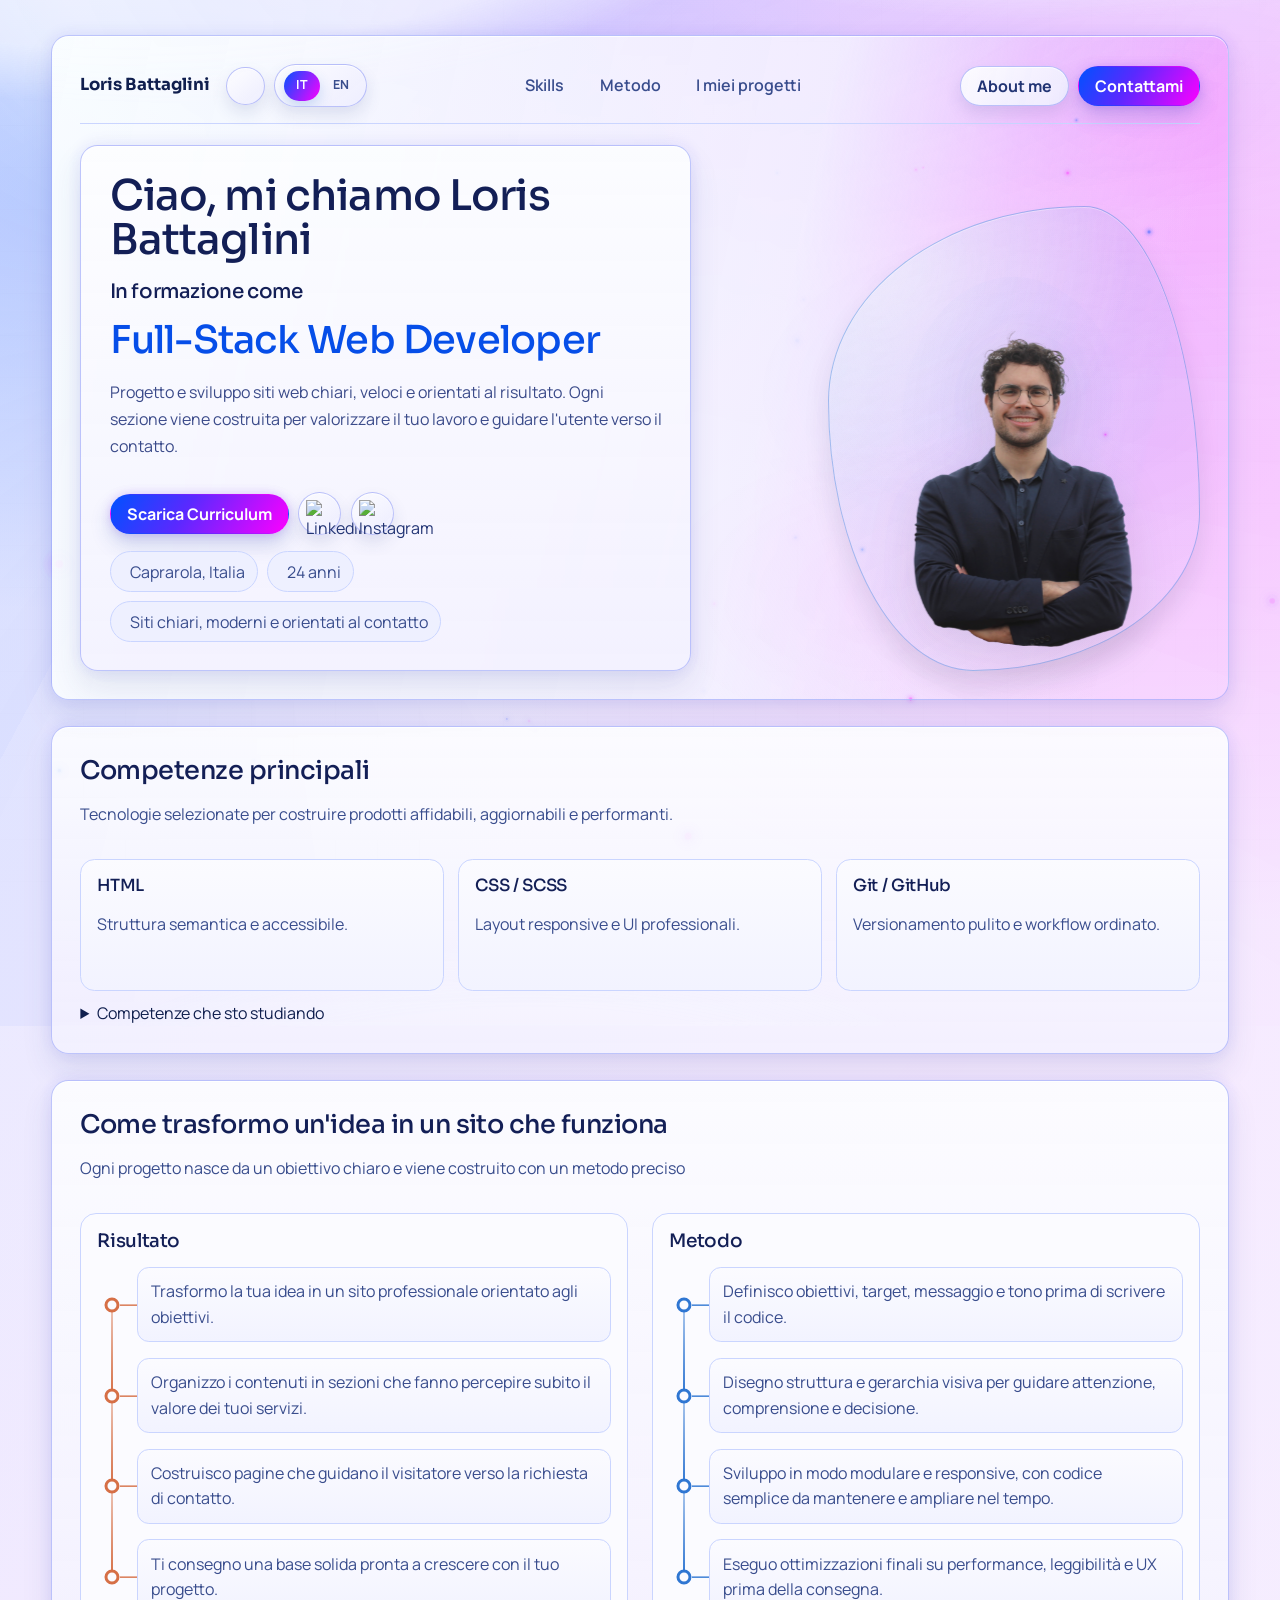
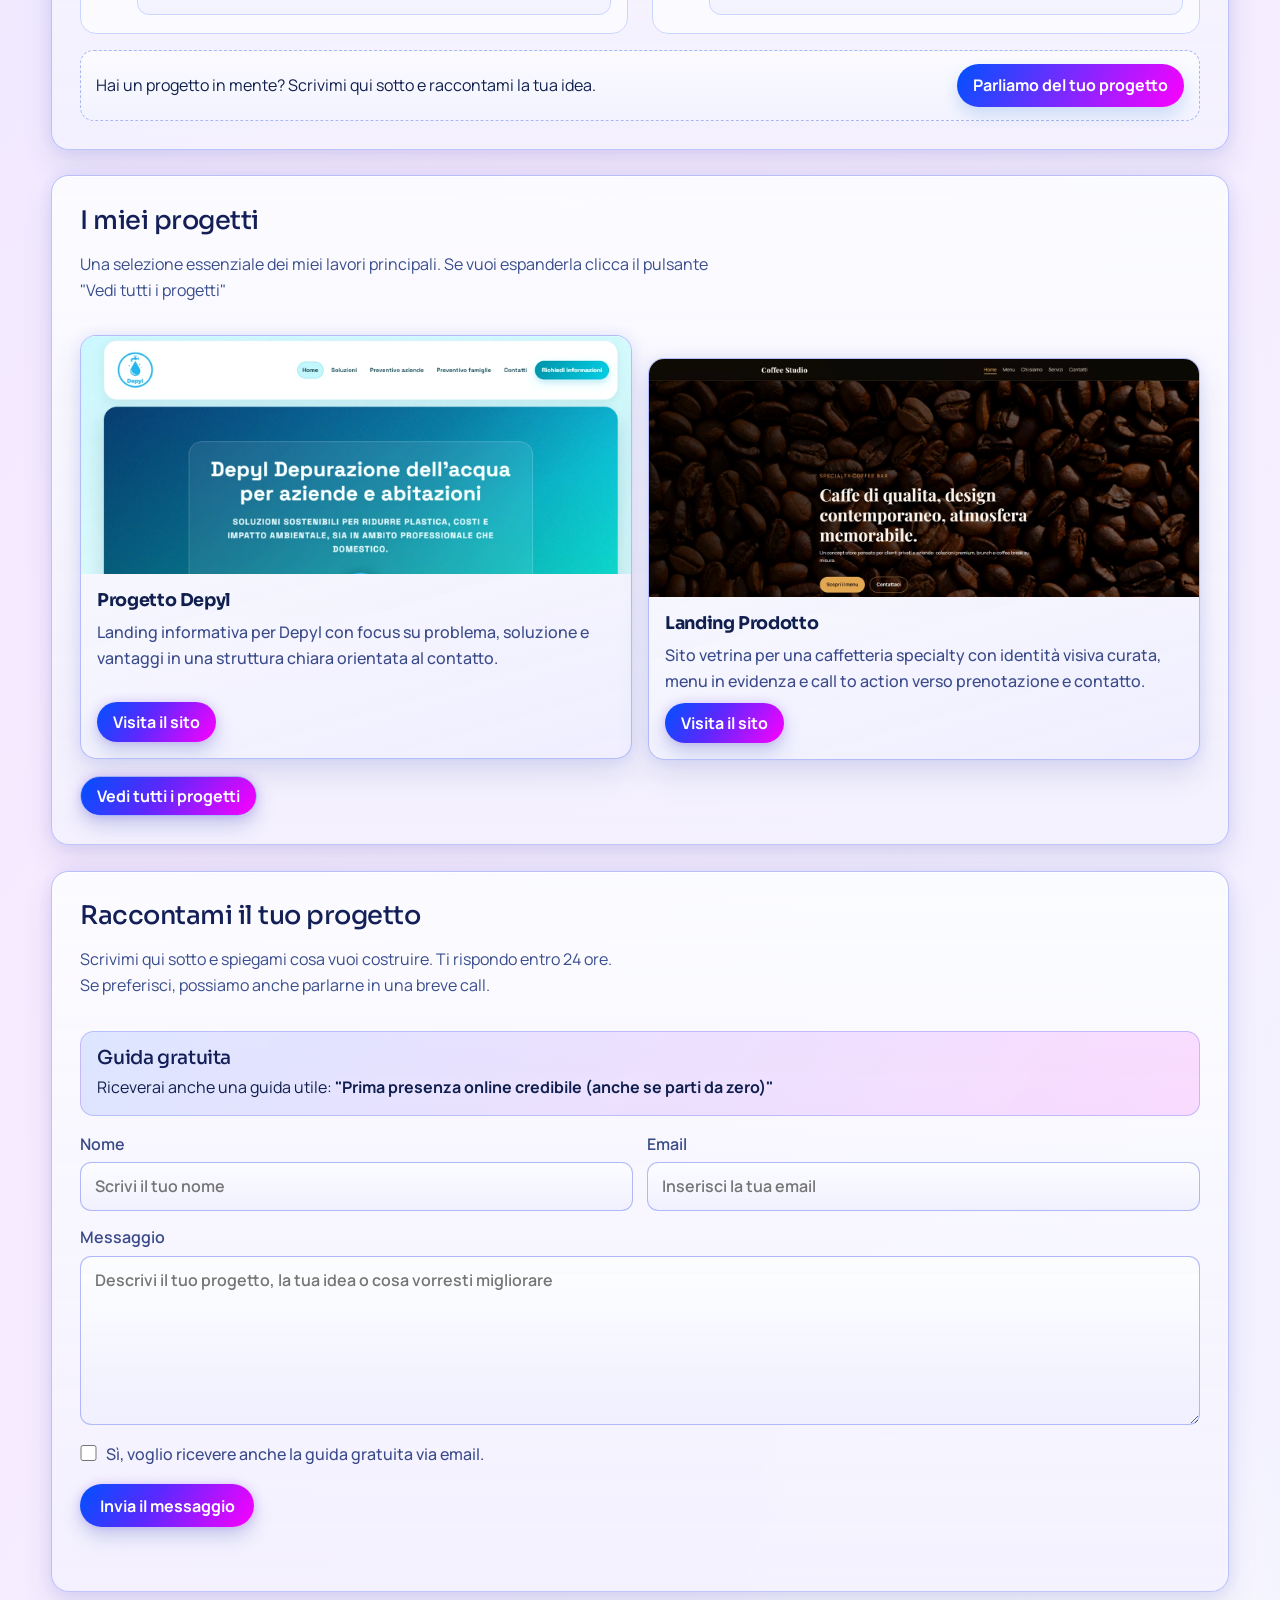
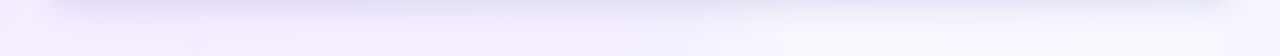
==== index.html @ 402ef54c "fix hamburg e ovale" ====
﻿<!DOCTYPE html>
<html lang="it">
<head>
  <meta charset="UTF-8">
  <meta name="viewport" content="width=device-width, initial-scale=1.0">
  <title>Loris Battaglini | Full-Stack Web Developer</title>
  <link rel="apple-touch-icon" sizes="180x180" href="assets/img/favicon/favicon_io/apple-touch-icon.png">
  <link rel="icon" type="image/png" sizes="32x32" href="assets/img/favicon/favicon_io/favicon-32x32.png">
  <link rel="icon" type="image/png" sizes="16x16" href="assets/img/favicon/favicon_io/favicon-16x16.png">
  <link rel="icon" href="assets/img/favicon/favicon_io/favicon.ico">
  <link rel="manifest" href="assets/img/favicon/favicon_io/site.webmanifest">
  <link rel="preconnect" href="https://fonts.googleapis.com">
  <link rel="preconnect" href="https://fonts.gstatic.com" crossorigin>
  <link href="https://fonts.googleapis.com/css2?family=Manrope:wght@400;500;600;700&family=Sora:wght@700&display=swap" rel="stylesheet">
  <style>
    html.theme-dark,
    html.theme-dark body {
      background: #070f1d;
      color: #f2f7ff;
    }
  </style>
  <script src="assets/js/theme-preload.js"></script>
  <link href="https://cdn.jsdelivr.net/npm/bootstrap@5.3.8/dist/css/bootstrap.min.css" rel="stylesheet" integrity="sha384-sRIl4kxILFvY47J16cr9ZwB07vP4J8+LH7qKQnuqkuIAvNWLzeN8tE5YBujZqJLB" crossorigin="anonymous">
  <link rel="stylesheet" href="assets/css/style.css">
  <link rel="stylesheet" href="https://cdnjs.cloudflare.com/ajax/libs/font-awesome/7.0.1/css/all.min.css">
</head>
<body class="has-radial-menu">
  <canvas id="universe-canvas" class="universe-canvas" aria-hidden="true"></canvas>
  <button
    type="button"
    class="radial-menu-toggle"
    id="radial-menu-toggle"
    aria-expanded="false"
    aria-controls="radial-menu-panel"
    aria-label="Apri menu orbitale"
    data-i18n-aria-label="radialMenuToggleAriaLabel"
  >
    <span aria-hidden="true"></span>
    <span aria-hidden="true"></span>
    <span aria-hidden="true"></span>
  </button>

  <div class="radial-menu-panel" id="radial-menu-panel" aria-hidden="true">
    <button type="button" class="radial-menu-overlay" data-radial-close aria-label="Chiudi menu" data-i18n-aria-label="radialMenuCloseAriaLabel"></button>
    <div class="radial-menu-shell" id="radial-menu-shell" role="dialog" aria-modal="true" tabindex="-1" aria-label="Navigazione orbitale" data-i18n-aria-label="radialMenuDialogAriaLabel">
      <div class="radial-menu-orbit" id="radial-menu-orbit">
        <a href="#top" class="radial-menu-item is-active" data-radial-item data-i18n="radialMenuHome">Home</a>
        <a href="assets/html/about.html" class="radial-menu-item" data-radial-item data-i18n="radialMenuAbout">About Me</a>
        <a href="#form" class="radial-menu-item" data-radial-item data-i18n="radialMenuContacts">Contatti</a>
      </div>
    </div>
  </div>

  <div class="site-shell">
    <header id="top">
      <div class="header-nav-row">
        <a href="#top" class="brand-mark" data-i18n="brandMark">Loris Battaglini</a>

        <div class="header-tools" aria-label="Strumenti header" data-i18n-aria-label="headerToolsAriaLabel">
          <button type="button" class="header-icon-btn" id="theme-toggle" aria-label="Attiva modalità scura" data-i18n-aria-label="themeToggleAriaLabel">
            <i class="fa-solid fa-moon" aria-hidden="true"></i>
          </button>
          <div class="language-switch" role="group" aria-label="Selettore lingua" data-i18n-aria-label="languageSwitchAriaLabel">
            <div>
            <button type="button" class="language-option is-active" data-language-option data-lang="it" aria-pressed="true">IT</button>
            <button type="button" class="language-option" data-language-option data-lang="en" aria-pressed="false">EN</button>
            </div>
          </div>
        </div>

        <nav class="header-nav" aria-label="Menu principale">
          <ul>
            <li><a href="#skills" data-i18n="navSkills">Skills</a></li>
            <li><a href="#metodo" data-i18n="navMethod">Metodo</a></li>
            <li><a href="#projects" data-i18n="navWork">I miei progetti</a></li>
          </ul>
        </nav>

        <div class="header-cta-row">
          <a href="assets/html/about.html" class="about-link-header" data-i18n="headerAboutLink">About me</a>
          <a href="#form" class="contattami-header" data-i18n="headerContactLink">Contattami</a>
        </div>
      </div>

      <div class="header-main-row">
        <section class="left-container-header">
          <div class="text-container-header">
            <h1 data-i18n="heroTitle">Ciao, mi chiamo Loris Battaglini</h1>
            <h4 data-i18n="heroSubtitle">In formazione come</h4>
            <h2 data-i18n="heroRole">Full-Stack Web Developer</h2>
            <p data-i18n="heroParagraph">
              Progetto e sviluppo siti web chiari, veloci e orientati al risultato.
              Ogni sezione viene costruita per valorizzare il tuo lavoro e guidare
              l'utente verso il contatto.
            </p>
          </div>

          <ul class="link-container-header">
            <li>
              <a href="assets/html/curriculum.html" class="btn-cv" data-i18n="downloadCvButton" target="_blank" rel="noopener noreferrer">Scarica Curriculum</a>
            </li>
            <li class="btn-linkedin">
              <a href="http://www.linkedin.com/in/loris-battaglini-web" target="_blank" rel="noopener noreferrer" aria-label="Apri profilo LinkedIn" data-i18n-aria-label="openLinkedinAriaLabel">
                <img src="assets/img/linkedin/LI-In-Bug.png" alt="LinkedIn">
              </a>
            </li>
            <li class="btn-instagram">
              <a href="https://www.instagram.com/loris_battaglini/" target="_blank" rel="noopener noreferrer" aria-label="Apri profilo Instagram" data-i18n-aria-label="openInstagramAriaLabel">
                <img src="assets/img/logo-instagram/01 Gradient Glyph/Instagram_Glyph_Gradient.png" alt="Instagram">
              </a>
            </li>
          </ul>

          <ul class="info-container-header">
            <li><i class="fa-solid fa-location-dot"></i><span data-i18n="heroInfoLocation">Caprarola, Italia</span></li>
            <li><i class="fa-regular fa-address-card"></i><span data-i18n="heroInfoAge">24 anni</span></li>
            <li><i class="fa-solid fa-bolt"></i><span data-i18n="heroInfoTagline">Siti chiari, moderni e orientati al contatto</span></li>
          </ul>
        </section>

        <div class="right-container-header">
          <div class="img-container-header">
            <picture class="home-hero-cutout-media">
              <img
                class="foto-loris"
                src="assets/img/foto-loris-scelte/home-migliorata-definitiva.png"
                alt="Foto profilo di Loris Battaglini"
                width="3456"
                height="2304"
                decoding="async">
            </picture>
          </div>
        </div>
      </div>
    </header>

    <section class="skill-container" id="skills">
      <div class="section-heading">
        <h3 data-i18n="skillsHeading">Competenze principali</h3>
        <p data-i18n="skillsIntro">Tecnologie selezionate per costruire prodotti affidabili, aggiornabili e performanti.</p>
      </div>

      <div class="skill-grid">
        <article class="skill-inside-container">
          <h4>HTML</h4>
          <p data-i18n="skillHtmlText">Struttura semantica e accessibile.</p>
        </article>
        <article class="skill-inside-container">
          <h4>CSS / SCSS</h4>
          <p data-i18n="skillCssText">Layout responsive e UI professionali.</p>
        </article>
        <article class="skill-inside-container">
          <h4>Git / GitHub</h4>
          <p data-i18n="skillGitText">Versionamento pulito e workflow ordinato.</p>
        </article> 
      </div>

      <details class="learning-dropdown" id="learning-skills">
        <summary data-i18n="learningSummary">Competenze che sto studiando</summary>
        <p class="learning-intro" data-i18n="learningIntro">Le sto approfondendo con progetti pratici, quindi le tengo separate dalle competenze principali.</p>

        <div class="learning-skill-grid">
          <article class="skill-inside-container learning-item">
            <h4>JavaScript</h4>
            <p data-i18n="learningJavascriptText">Logica e interattività lato client.</p>
          </article>
          <article class="skill-inside-container learning-item">
            <h4>TypeScript</h4>
            <p data-i18n="learningTypescriptText">Tipizzazione per codice più robusto.</p>
          </article>
          <article class="skill-inside-container learning-item">
            <h4>React</h4>
            <p data-i18n="learningReactText">Componenti riusabili per interfacce moderne.</p>
          </article>
          <article class="skill-inside-container learning-item">
            <h4>Node.js</h4>
            <p data-i18n="learningNodeText">Basi backend e gestione API.</p>
          </article>
          <article class="skill-inside-container learning-item">
            <h4>Agenti AI</h4>
            <p data-i18n="learningAiText">Workflow assistiti per produttività e automazione.</p>
          </article>
        </div>
      </details>
    </section>

    <section class="metodo-section" id="metodo">
      <div class="section-heading">
        <h3 data-i18n="methodHeading">Come trasformo un'idea in un sito che funziona</h3>
        <p data-i18n="methodIntro">Ogni progetto nasce da un obiettivo chiaro e viene costruito con un metodo preciso</p>
      </div>

      <div class="metodo-grid">
        <article class="metodo-track metodo-track-value">
          <h3 data-i18n="methodResultTitle">Risultato</h3>
          <ul class="metodo-timeline">
            <li class="metodo-item">
              <p data-i18n="methodResultItem1">Trasformo la tua idea in un sito professionale orientato agli obiettivi.</p>
              <span class="metodo-point" aria-hidden="true"></span>
            </li>
            <li class="metodo-item">
              <p data-i18n="methodResultItem2">Organizzo i contenuti in sezioni che fanno percepire subito il valore dei tuoi servizi.</p>
              <span class="metodo-point" aria-hidden="true"></span>
            </li>
            <li class="metodo-item">
              <p data-i18n="methodResultItem3">Costruisco pagine che guidano il visitatore verso la richiesta di contatto.</p>
              <span class="metodo-point" aria-hidden="true"></span>
            </li>
            <li class="metodo-item">
              <p data-i18n="methodResultItem4">Ti consegno una base solida pronta a crescere con il tuo progetto.</p>
              <span class="metodo-point" aria-hidden="true"></span>
            </li>
          </ul>
        </article>

        <article class="metodo-track metodo-track-process">
          <h3 data-i18n="methodProcessTitle">Metodo</h3>
          <ul class="metodo-timeline">
            <li class="metodo-item">
              <p data-i18n="methodProcessItem1">Definisco obiettivi, target, messaggio e tono prima di scrivere il codice.</p>
              <span class="metodo-point" aria-hidden="true"></span>
            </li>
            <li class="metodo-item">
              <p data-i18n="methodProcessItem2">Disegno struttura e gerarchia visiva per guidare attenzione, comprensione e decisione.</p>
              <span class="metodo-point" aria-hidden="true"></span>
            </li>
            <li class="metodo-item">
              <p data-i18n="methodProcessItem3">Sviluppo in modo modulare e responsive, con codice semplice da mantenere e ampliare nel tempo.</p>
              <span class="metodo-point" aria-hidden="true"></span>
            </li>
            <li class="metodo-item">
              <p data-i18n="methodProcessItem4">Eseguo ottimizzazioni finali su performance, leggibilità e UX prima della consegna.</p>
              <span class="metodo-point" aria-hidden="true"></span>
            </li>
          </ul>
        </article>
      </div>

      <div class="metodo-cta">
        <p data-i18n="methodCtaText">Hai un progetto in mente? Scrivimi qui sotto e raccontami la tua idea.
        </p>
        <a href="#form" class="metodo-cta-link" data-i18n="methodCtaButton">Parliamo del tuo progetto</a>
      </div>
    </section>

    <section class="progetti-card" id="projects">
      <div class="section-heading">
        <h3 data-i18n="projectsHeading">I miei progetti</h3>
        <p data-i18n="projectsIntro">Una selezione essenziale dei miei lavori principali. Se vuoi espanderla clicca il pulsante "Vedi tutti i progetti"</p>
      </div>

      <div class="projects-grid projects-grid-static">
        <article class="card project-card card-left" data-project-state="live">
          <img src="assets/img/siti/depyl-card.jpg" class="card-img-top" alt="Anteprima progetto Depyl" data-i18n-alt="projectDepylAlt">
          <div class="card-body">
            <h5 class="card-title" data-i18n="projectDepylTitle">Progetto Depyl</h5>
            <p class="card-text" data-i18n="projectDepylText">Landing informativa per Depyl con focus su problema, soluzione e vantaggi in una struttura chiara orientata al contatto.</p>
            <a href="https://lorispc11052001-stack.github.io/depyl-per-portfolio/" class="btn btn-primary" target="_blank" rel="noopener noreferrer" data-i18n="projectVisitButton">Visita il sito</a>
          </div>
        </article>

        <article class="card project-card card-right" data-project-state="live">
          <img src="assets/img/siti/coffe-studio-card.jpg" class="card-img-top" alt="Anteprima progetto Coffee Studio" data-i18n-alt="projectCoffeeAlt">
          <div class="card-body">
            <h5 class="card-title" data-i18n="projectCoffeeTitle">Landing Prodotto</h5>
            <p class="card-text" data-i18n="projectCoffeeText">Sito vetrina per una caffetteria specialty con identità visiva curata, menu in evidenza e call to action verso prenotazione e contatto.</p>
            <a href="https://lorispc11052001-stack.github.io/Coffe-Studio/" class="btn btn-primary" target="_blank" rel="noopener noreferrer" data-i18n="projectVisitButton">Visita il sito</a>
          </div>
        </article>
      </div>

      <div class="projects-expand-row">
        <button type="button" class="projects-more-link" id="toggle-projects-expanded" aria-expanded="false" aria-controls="projects-expanded-content">
          <span data-i18n="projectsShowAllButton">Vedi tutti i progetti</span>
        </button>
      </div>

      <div class="projects-expanded-content" id="projects-expanded-content" hidden>
        <article class="projects-slider-block">
          <h4 class="progetti-completati-lavorazione" data-i18n="completedProjectsHeading">Progetti completati</h4>
          <div class="projects-slider-controls" role="group" aria-label="Controlli progetti completati" data-i18n-aria-label="completedControlsAriaLabel">
            <button type="button" class="projects-nav-btn" data-action="prev" aria-label="Scorri a sinistra" data-i18n-aria-label="sliderPrevAriaLabel">&larr;</button>
            <button type="button" class="projects-nav-btn projects-nav-toggle" data-action="toggle" aria-pressed="false" data-i18n="sliderPauseButton">Blocca Scorrimento</button>
            <button type="button" class="projects-nav-btn" data-action="next" aria-label="Scorri a destra" data-i18n-aria-label="sliderNextAriaLabel">&rarr;</button>
          </div>
          <div class="projects-slider" aria-label="Carosello progetti completati" data-i18n-aria-label="completedCarouselAriaLabel">
            <div class="projects-track">
              <div class="projects-lane">
                <article class="card project-card" data-project-state="live">
                  <img src="assets/img/siti/depyl-card.jpg" class="card-img-top" alt="Anteprima progetto Depyl" data-i18n-alt="projectDepylAlt">
                  <div class="card-body">
                    <h5 class="card-title" data-i18n="projectDepylTitle">Progetto Depyl</h5>
                    <p class="card-text" data-i18n="projectDepylText">Landing informativa per Depyl con focus su problema, soluzione e vantaggi in una struttura chiara orientata al contatto.</p>
                    <a href="https://lorispc11052001-stack.github.io/depyl-per-portfolio/" class="btn btn-primary" target="_blank" rel="noopener noreferrer" data-i18n="projectVisitButton">Visita il sito</a>
                  </div>
                </article>

                <article class="card project-card" data-project-state="live">
                  <img src="assets/img/siti/coffe-studio-card.jpg" class="card-img-top" alt="Anteprima progetto Coffee Studio" data-i18n-alt="projectCoffeeAlt">
                  <div class="card-body">
                    <h5 class="card-title" data-i18n="projectCoffeeTitle">Landing Prodotto</h5>
                    <p class="card-text" data-i18n="projectCoffeeText">Sito vetrina per una caffetteria specialty con identità visiva curata, menu in evidenza e call to action verso prenotazione e contatto.</p>
                    <a href="https://lorispc11052001-stack.github.io/Coffe-Studio/" class="btn btn-primary" target="_blank" rel="noopener noreferrer" data-i18n="projectVisitButton">Visita il sito</a>
                  </div>
                </article>
              </div>
            </div>
          </div>
        </article>

        <article class="projects-slider-block projects-slider-block-working">
          <h4 class="progetti-completati-lavorazione" data-i18n="workingProjectsHeading">Progetti in lavorazione</h4>
          <div class="projects-slider-controls" role="group" aria-label="Controlli progetti in lavorazione" data-i18n-aria-label="workingControlsAriaLabel">
            <button type="button" class="projects-nav-btn" data-action="prev" aria-label="Scorri a sinistra" data-i18n-aria-label="sliderPrevAriaLabel">&larr;</button>
            <button type="button" class="projects-nav-btn projects-nav-toggle" data-action="toggle" aria-pressed="false" data-i18n="sliderPauseButton">Blocca Scorrimento</button>
            <button type="button" class="projects-nav-btn" data-action="next" aria-label="Scorri a destra" data-i18n-aria-label="sliderNextAriaLabel">&rarr;</button>
          </div>
          <div class="projects-slider projects-slider-soon" aria-label="Carosello progetti in lavorazione" data-i18n-aria-label="workingCarouselAriaLabel">
            <div class="projects-track">
              <div class="projects-lane">
                <article class="card project-card" data-project-state="soon">
                  <img src="https://images.unsplash.com/photo-1519389950473-47ba0277781c?w=900&auto=format&fit=crop&q=80" class="card-img-top" alt="Anteprima progetto E-commerce Artigiano" data-i18n-alt="projectCraftEcommerceAlt">
                  <div class="card-body">
                    <span class="project-status" data-i18n="comingSoonBadge">Coming soon</span>
                    <h5 class="card-title" data-i18n="projectCraftEcommerceTitle">E-commerce Artigiano</h5>
                    <p class="card-text" data-i18n="projectCraftEcommerceText">Store essenziale pensato per prodotti locali e checkout semplificato.</p>
                    <button type="button" class="btn btn-primary disabled-project-link" disabled data-i18n="inProgressButton">In lavorazione</button>
                  </div>
                </article>

                <article class="card project-card" data-project-state="soon">
                  <img src="https://images.unsplash.com/photo-1523205771623-e0faa4d2813d?w=900&auto=format&fit=crop&q=80" class="card-img-top" alt="Anteprima progetto Portfolio Foto" data-i18n-alt="projectPhotoPortfolioAlt">
                  <div class="card-body">
                    <span class="project-status" data-i18n="comingSoonBadge">Coming soon</span>
                    <h5 class="card-title" data-i18n="projectPhotoPortfolioTitle">Portfolio Foto</h5>
                    <p class="card-text" data-i18n="projectPhotoPortfolioText">Esperienza immersiva per fotografi con galleria ad alto impatto visivo.</p>
                    <button type="button" class="btn btn-primary disabled-project-link" disabled data-i18n="inProgressButton">In lavorazione</button>
                  </div>
                </article>

                <article class="card project-card" data-project-state="live">
                  <img src="https://images.unsplash.com/photo-1509395176047-4a66953fd231?w=900&auto=format&fit=crop&q=80" class="card-img-top" alt="Anteprima progetto Dashboard SEO" data-i18n-alt="projectSeoDashboardAlt">
                  <div class="card-body">
                    <span class="project-status" data-i18n="comingSoonBadge">Coming soon</span>
                    <h5 class="card-title" data-i18n="projectSeoDashboardTitle">Dashboard SEO</h5>
                    <p class="card-text" data-i18n="projectSeoDashboardText">Report automatici e panoramica metriche per monitorare performance mensili.</p>
                    <button type="button" class="btn btn-primary disabled-project-link" disabled data-i18n="inProgressButton">In lavorazione</button>
                  </div>
                </article>

                <article class="card project-card" data-project-state="live">
                  <img src="https://images.unsplash.com/photo-1517248135467-4c7edcad34c4?w=900&auto=format&fit=crop&q=80" class="card-img-top" alt="Anteprima progetto Landing Restaurant" data-i18n-alt="projectRestaurantAlt">
                  <div class="card-body">
                    <span class="project-status" data-i18n="comingSoonBadge">Coming soon</span>
                    <h5 class="card-title" data-i18n="projectRestaurantTitle">Landing Restaurant</h5>
                    <p class="card-text" data-i18n="projectRestaurantText">Sito vetrina ad alto impatto per prenotazioni rapide e menu in evidenza.</p>
                    <button type="button" class="btn btn-primary disabled-project-link" disabled data-i18n="inProgressButton">In lavorazione</button>
                  </div>
                </article>

              </div>
            </div>
          </div>
        </article>
      </div>
    </section>

    <footer>
      <div class="section-heading">
        <h3 data-i18n="contactHeading">Raccontami il tuo progetto</h3>
        <p data-i18n="contactIntro">Scrivimi qui sotto e spiegami cosa vuoi costruire. Ti rispondo entro 24 ore. <br>Se preferisci, possiamo anche parlarne in una breve call.</p>
      </div>

      <div class="footer-lead-magnet" aria-label="Regalo di benvenuto">
        <h4 data-i18n="leadMagnetHeading">Guida gratuita</h4>
        <p data-i18n="leadMagnetText">
          Riceverai anche una guida utile:
          <strong>"Prima presenza online credibile (anche se parti da zero)"</strong>
        </p>
      </div>

      <form action="#" method="post" id="form" data-emailjs-public-key="T2bpxcVtjxQ6zZcn9" data-emailjs-service-id="service_ic7rh6l" data-emailjs-template-id="template_lov96ss" data-emailjs-autoreply-template-id="template_deuf5cu" data-emailjs-autoreply-template-id-en="" data-checklist-url="https://lorispc11052001-stack.github.io/portfolio-personale/assets/html/guida-presenza-online.html" data-checklist-url-en="https://lorispc11052001-stack.github.io/portfolio-personale/assets/html/guida-presenza-online-en.html" data-success-url="assets/html/form-success.html">
        <label for="text">
          <span data-i18n="formNameLabel">Nome</span>
          <input type="text" placeholder="Scrivi il tuo nome" id="text" name="nome-utente" autocomplete="name" minlength="2" required data-i18n-placeholder="formNamePlaceholder">
        </label>

        <label for="email">
          <span data-i18n="formEmailLabel">Email</span>
          <input type="email" id="email" placeholder="Inserisci la tua email" name="email-utente" autocomplete="email" required data-i18n-placeholder="formEmailPlaceholder">
        </label>

        <label for="message">
          <span data-i18n="formMessageLabel">Messaggio</span>
          <textarea name="messaggio" id="message" rows="6" placeholder="Descrivi il tuo progetto, la tua idea o cosa vorresti migliorare" minlength="15" required data-i18n-placeholder="formMessagePlaceholder"></textarea>
        </label>

        <label for="lead-magnet" class="lead-magnet-consent">
          <input type="checkbox" id="lead-magnet" name="lead-magnet" value="mini-guida">
          <span data-i18n="formChecklistConsent">Sì, voglio ricevere anche la guida gratuita via email.</span>
        </label>

        <label for="website" class="form-honeypot" aria-hidden="true">
          <span data-i18n="formHoneypotLabel">Non compilare questo campo</span>
          <input type="text" id="website" name="website" tabindex="-1" autocomplete="off">
        </label>

        <button type="submit" class="btn-footer" id="form-submit-button" data-i18n="formSubmitButton">Invia il messaggio</button>
        <p class="form-status" id="form-status" role="status" aria-live="polite"></p>
      </form>
    </footer>
  </div>
  <script src="https://cdn.jsdelivr.net/npm/@emailjs/browser@4/dist/email.min.js"></script>
  <script>
    (function () {
      const STORAGE_KEYS = {
        theme: 'lb-theme',
        language: 'lb-language'
      };
      const SUPPORTED_LANGUAGES = ['it', 'en'];
      const DEFAULT_LANGUAGE = 'it';
      const PHONE_MEDIA_QUERY = '(max-width: 640px)';
      const PAGE_TITLES = {
        it: 'Loris Battaglini | Full-Stack Web Developer',
        en: 'Loris Battaglini | Full-Stack Web Developer'
      };
      const DYNAMIC_STRINGS = {
        it: {
          themeToggleAriaLabelLight: 'Attiva modalità scura',
          themeToggleAriaLabelDark: 'Torna alla modalità chiara',
          projectsShowAllButton: 'Vedi tutti i progetti',
          projectsHideAllButton: 'Torna alla griglia base',
          sliderPauseButton: 'Pausa',
          sliderResumeButton: 'Riprendi',
          formSubmitButton: 'Invia il messaggio',
          formSubmittingButton: 'Invio in corso...',
          formServiceUnavailable: 'Servizio invio non disponibile. Riprova tra qualche minuto.',
          formConfigMissing: 'Configura EmailJS nel tag form prima di inviare messaggi reali.',
          formPublicKeyInvalid: 'Public key non valida: inserisci la Public Key API di EmailJS, non la tua email.',
          formSubmitErrorPrefix: 'Invio non riuscito. Controlla la configurazione EmailJS e riprova.'
        },
        en: {
          themeToggleAriaLabelLight: 'Enable dark mode',
          themeToggleAriaLabelDark: 'Back to light mode',
          projectsShowAllButton: 'See all projects',
          projectsHideAllButton: 'Back to base grid',
          sliderPauseButton: 'Pause',
          sliderResumeButton: 'Resume',
          formSubmitButton: 'Send message',
          formSubmittingButton: 'Sending...',
          formServiceUnavailable: 'Sending service unavailable. Please try again in a few minutes.',
          formConfigMissing: 'Configure EmailJS in the form tag before sending real messages.',
          formPublicKeyInvalid: 'Invalid public key: use your EmailJS Public Key API, not your email address.',
          formSubmitErrorPrefix: 'Message not sent. Check EmailJS configuration and try again.'
        }
      };
      const ENGLISH_TEXT = {
        radialMenuHome: 'Home',
        radialMenuAbout: 'About Me',
        radialMenuContacts: 'Contacts',
        navMethod: 'Method',
        navWork: 'My Work',
        headerContactLink: 'Contact me',
        heroTitle: 'Hi, I am Loris Battaglini',
        heroSubtitle: 'Training as a',
        heroParagraph: 'I design and develop clear, fast, goal-oriented websites. Every section is built to highlight your work and guide users toward contact.',
        downloadCvButton: 'Download Resume',
        heroInfoLocation: 'Caprarola, Italy',
        heroInfoAge: '24 years old',
        heroInfoTagline: 'Modern custom websites',
        skillsHeading: 'Core skills',
        skillsIntro: 'Selected technologies to build reliable, maintainable, high-performance products.',
        skillHtmlText: 'Semantic and accessible structure.',
        skillCssText: 'Responsive layouts and professional UIs.',
        skillGitText: 'Clean versioning and organized workflow.',
        learningSummary: 'Skills I am currently studying',
        learningIntro: 'I am deepening these with practical projects, so I keep them separate from my core skills.',
        learningJavascriptText: 'Client-side logic and interactivity.',
        learningTypescriptText: 'Typing for more robust code.',
        learningReactText: 'Reusable components for modern interfaces.',
        learningNodeText: 'Backend fundamentals and API management.',
        learningAiText: 'AI-assisted workflows for productivity and automation.',
        methodHeading: 'How I turn an idea into a website that works',
        methodIntro: 'Each project starts from a clear goal and is built with a precise method',
        methodResultTitle: 'Outcome',
        methodResultItem1: 'I turn your idea into a professional website focused on your goals.',
        methodResultItem2: 'I organize content into sections that immediately communicate the value of your services.',
        methodResultItem3: 'I build pages that guide visitors toward contacting you.',
        methodResultItem4: 'I deliver a solid foundation ready to grow with your project.',
        methodProcessTitle: 'Method',
        methodProcessItem1: 'I define goals, target audience, message, and tone before writing code.',
        methodProcessItem2: 'I design structure and visual hierarchy to guide attention, understanding, and decisions.',
        methodProcessItem3: 'I develop in a modular, responsive way with code that is easy to maintain and extend over time.',
        methodProcessItem4: 'I perform final optimizations on performance, readability, and UX before delivery.',
        methodCtaText: 'Do you have a project in mind? Write to me below and tell me about your idea.',
        methodCtaButton: 'Let\'s talk about your project',
        projectsHeading: 'My projects',
        projectsIntro: 'A focused selection of my main works. If you want to expand it, click \"See all projects\".',
        completedProjectsHeading: 'Completed projects',
        workingProjectsHeading: 'Projects in progress',
        projectDepylTitle: 'Depyl Project',
        projectDepylText: 'Informational landing page for Depyl focused on problem, solution, and benefits in a clear contact-oriented structure.',
        projectCoffeeTitle: 'Product Landing Page',
        projectCoffeeText: 'Showcase website for a specialty coffee shop with curated visual identity, highlighted menu, and CTAs for booking and contact.',
        projectVisitButton: 'Visit website',
        projectCraftEcommerceTitle: 'Craft E-commerce',
        projectCraftEcommerceText: 'Essential store designed for local products with a simplified checkout.',
        projectPhotoPortfolioTitle: 'Photo Portfolio',
        projectPhotoPortfolioText: 'Immersive experience for photographers with a high-impact visual gallery.',
        projectSeoDashboardTitle: 'SEO Dashboard',
        projectSeoDashboardText: 'Automated reports and metrics overview to monitor monthly performance.',
        projectRestaurantTitle: 'Restaurant Landing',
        projectRestaurantText: 'High-impact showcase site for fast bookings and menu highlights.',
        inProgressButton: 'In progress',
        contactHeading: 'Tell me about your project',
        contactIntro: 'Write below and explain what you want to build. I reply within 24 hours. <br>If you prefer, we can also discuss it in a short call.',
        leadMagnetHeading: 'Free checklist',
        leadMagnetText: 'You will also receive a useful guide: <strong>\"Your first credible online presence (even if you are starting from zero)\"</strong>',
        formNameLabel: 'Name',
        formEmailLabel: 'Email',
        formMessageLabel: 'Message',
        formChecklistConsent: 'Yes, I also want to receive the free checklist by email.',
        formHoneypotLabel: 'Do not fill in this field'
      };
      const ENGLISH_PLACEHOLDERS = {
        formNamePlaceholder: 'Type your name',
        formEmailPlaceholder: 'Enter your email',
        formMessagePlaceholder: 'Describe your project, your idea, or what you would like to improve'
      };
      const ENGLISH_ARIA_LABELS = {
        headerToolsAriaLabel: 'Header tools',
        themeToggleAriaLabel: 'Enable dark mode',
        languageSwitchAriaLabel: 'Language switcher',
        radialMenuToggleAriaLabel: 'Open orbital menu',
        radialMenuDialogAriaLabel: 'Orbital navigation',
        radialMenuCloseAriaLabel: 'Close menu',
        openLinkedinAriaLabel: 'Open LinkedIn profile',
        openInstagramAriaLabel: 'Open Instagram profile',
        completedControlsAriaLabel: 'Completed projects controls',
        sliderPrevAriaLabel: 'Scroll left',
        sliderNextAriaLabel: 'Scroll right',
        completedCarouselAriaLabel: 'Completed projects carousel',
        workingControlsAriaLabel: 'Projects in progress controls',
        workingCarouselAriaLabel: 'Projects in progress carousel'
      };
      const ENGLISH_ALTS = {
        projectDepylAlt: 'Depyl project preview',
        projectCoffeeAlt: 'Coffee Studio project preview',
        projectCraftEcommerceAlt: 'Craft E-commerce project preview',
        projectPhotoPortfolioAlt: 'Photo Portfolio project preview',
        projectSeoDashboardAlt: 'SEO Dashboard project preview',
        projectRestaurantAlt: 'Restaurant Landing project preview'
      };

      const navLinks = document.querySelectorAll('.header-nav a[href^="#"], .contattami-header[href^="#"], .metodo-cta-link[href^="#"], .brand-mark[href^="#"]');
      const radialMenuToggleButton = document.querySelector('#radial-menu-toggle');
      const radialMenuPanel = document.querySelector('#radial-menu-panel');
      const radialMenuShell = document.querySelector('#radial-menu-shell');
      const radialMenuCloseButton = document.querySelector('[data-radial-close]');
      const radialMenuItems = Array.from(document.querySelectorAll('[data-radial-item]'));
      const contactForm = document.querySelector('#form');
      const formSubmitButton = document.querySelector('#form-submit-button');
      const formStatus = document.querySelector('#form-status');
      const projectsSection = document.querySelector('#projects');
      const projectsExpandedContent = document.querySelector('#projects-expanded-content');
      const toggleProjectsExpandedButton = document.querySelector('#toggle-projects-expanded');
      const toggleProjectsExpandedLabel = toggleProjectsExpandedButton ? toggleProjectsExpandedButton.querySelector('[data-i18n]') : null;
      const themeToggleButton = document.querySelector('#theme-toggle');
      const themeToggleIcon = themeToggleButton ? themeToggleButton.querySelector('i') : null;
      const languageOptionButtons = Array.from(document.querySelectorAll('[data-language-option]'));
      const universeCanvas = document.querySelector('#universe-canvas');
      const reducedMotionQuery = typeof window.matchMedia === 'function'
        ? window.matchMedia('(prefers-reduced-motion: reduce)')
        : null;
      const coarsePointerQuery = typeof window.matchMedia === 'function'
        ? window.matchMedia('(pointer: coarse)')
        : null;
      const projectSliderStates = [];
      let activeTimer = null;
      let activeSection = null;
      let projectAnimationFrameId = null;
      let projectAnimationLastTime = 0;
      let projectSliderViewportWidth = window.innerWidth || document.documentElement.clientWidth || 0;
      let projectSliderViewportHeight = window.innerHeight || document.documentElement.clientHeight || 0;
      let projectSliderResizeRafId = 0;
      let resizeStabilizerTimeoutId = 0;
      let currentLanguage = DEFAULT_LANGUAGE;
      let isFormSubmitting = false;

      const universeState = {
        isSetup: false,
        context: null,
        particles: [],
        fragments: [],
        width: 0,
        height: 0,
        dpr: 1,
        rafId: 0,
        isRunning: false,
        lastTime: 0,
        themeMode: 'light'
      };
      const universeThemeProfiles = {
        light: {
          particleArea: 28600,
          minParticles: 26,
          maxParticles: 72,
          largeStarChance: 0.15,
          largeRadiusMin: 1.6,
          largeRadiusMax: 2.95,
          smallRadiusMin: 0.45,
          smallRadiusMax: 1.42,
          speedMin: 0.13,
          speedMax: 0.48,
          jitter: 0.0042,
          maxSpeed: 0.88,
          restitution: 0.85,
          impactThreshold: 0.11,
          glowLargeFactor: 4.65,
          glowSmallFactor: 3.8,
          glowCoreAlpha: 0.28,
          glowMidAlpha: 0.12,
          fillAlpha: 0.76,
          fragmentMinCount: 1,
          fragmentMaxCount: 3,
          fragmentRadiusMin: 0.16,
          fragmentRadiusMax: 0.56,
          fragmentLifeMin: 220,
          fragmentLifeMax: 620,
          fragmentAlphaMin: 0.22,
          fragmentAlphaMax: 0.46,
          sparkleThreshold: 2.2,
          sparkleAlpha: 0.17,
          palette: [
            { r: 0, g: 81, b: 255, a: 0.52 },
            { r: 253, g: 0, b: 255, a: 0.5 },
            { r: 116, g: 132, b: 255, a: 0.44 },
            { r: 224, g: 128, b: 255, a: 0.38 }
          ]
        },
        dark: {
          particleArea: 23200,
          minParticles: 34,
          maxParticles: 96,
          largeStarChance: 0.22,
          largeRadiusMin: 1.95,
          largeRadiusMax: 3.45,
          smallRadiusMin: 0.52,
          smallRadiusMax: 1.82,
          speedMin: 0.16,
          speedMax: 0.72,
          jitter: 0.0068,
          maxSpeed: 1.18,
          restitution: 0.9,
          impactThreshold: 0.08,
          glowLargeFactor: 5.25,
          glowSmallFactor: 4.35,
          glowCoreAlpha: 0.34,
          glowMidAlpha: 0.14,
          fillAlpha: 0.84,
          fragmentMinCount: 2,
          fragmentMaxCount: 5,
          fragmentRadiusMin: 0.2,
          fragmentRadiusMax: 0.78,
          fragmentLifeMin: 260,
          fragmentLifeMax: 760,
          fragmentAlphaMin: 0.3,
          fragmentAlphaMax: 0.6,
          sparkleThreshold: 2.35,
          sparkleAlpha: 0.28,
          palette: [
            { r: 120, g: 166, b: 255, a: 0.58 },
            { r: 95, g: 226, b: 255, a: 0.52 },
            { r: 255, g: 192, b: 126, a: 0.42 },
            { r: 196, g: 220, b: 255, a: 0.48 }
          ]
        }
      };

      const italianSnapshot = {
        text: Object.create(null),
        placeholder: Object.create(null),
        aria: Object.create(null),
        alt: Object.create(null)
      };

      document.querySelectorAll('[data-i18n]').forEach(function (node) {
        const key = node.getAttribute('data-i18n');
        if (!key || Object.prototype.hasOwnProperty.call(italianSnapshot.text, key)) return;
        italianSnapshot.text[key] = node.innerHTML;
      });

      document.querySelectorAll('[data-i18n-placeholder]').forEach(function (node) {
        const key = node.getAttribute('data-i18n-placeholder');
        if (!key || Object.prototype.hasOwnProperty.call(italianSnapshot.placeholder, key)) return;
        italianSnapshot.placeholder[key] = node.getAttribute('placeholder') || '';
      });

      document.querySelectorAll('[data-i18n-aria-label]').forEach(function (node) {
        const key = node.getAttribute('data-i18n-aria-label');
        if (!key || Object.prototype.hasOwnProperty.call(italianSnapshot.aria, key)) return;
        italianSnapshot.aria[key] = node.getAttribute('aria-label') || '';
      });

      document.querySelectorAll('[data-i18n-alt]').forEach(function (node) {
        const key = node.getAttribute('data-i18n-alt');
        if (!key || Object.prototype.hasOwnProperty.call(italianSnapshot.alt, key)) return;
        italianSnapshot.alt[key] = node.getAttribute('alt') || '';
      });

      function safeStorageGet(key) {
        try {
          return window.localStorage.getItem(key);
        } catch (error) {
          return null;
        }
      }

      function safeStorageSet(key, value) {
        try {
          window.localStorage.setItem(key, value);
        } catch (error) {
          // Storage unavailable, continue without persistence.
        }
      }

      function getDynamicString(key) {
        const languagePack = DYNAMIC_STRINGS[currentLanguage] || DYNAMIC_STRINGS.it;
        return languagePack && Object.prototype.hasOwnProperty.call(languagePack, key) ? languagePack[key] : '';
      }

      function getStoredLanguage() {
        const language = safeStorageGet(STORAGE_KEYS.language);
        return SUPPORTED_LANGUAGES.includes(language) ? language : DEFAULT_LANGUAGE;
      }

      function getStoredTheme() {
        const theme = safeStorageGet(STORAGE_KEYS.theme);
        return theme === 'dark' ? 'dark' : 'light';
      }

      function getTranslatedText(key) {
        if (currentLanguage === 'en' && Object.prototype.hasOwnProperty.call(ENGLISH_TEXT, key)) {
          return ENGLISH_TEXT[key];
        }
        return italianSnapshot.text[key] || '';
      }

      function getTranslatedPlaceholder(key) {
        if (currentLanguage === 'en' && Object.prototype.hasOwnProperty.call(ENGLISH_PLACEHOLDERS, key)) {
          return ENGLISH_PLACEHOLDERS[key];
        }
        return italianSnapshot.placeholder[key] || '';
      }

      function getTranslatedAriaLabel(key) {
        if (currentLanguage === 'en' && Object.prototype.hasOwnProperty.call(ENGLISH_ARIA_LABELS, key)) {
          return ENGLISH_ARIA_LABELS[key];
        }
        return italianSnapshot.aria[key] || '';
      }

      function getTranslatedAlt(key) {
        if (currentLanguage === 'en' && Object.prototype.hasOwnProperty.call(ENGLISH_ALTS, key)) {
          return ENGLISH_ALTS[key];
        }
        return italianSnapshot.alt[key] || '';
      }

      function updateThemeToggleAccessibility() {
        if (!themeToggleButton || !themeToggleIcon) return;
        const isDarkTheme = document.body.classList.contains('theme-dark');
        themeToggleIcon.classList.toggle('fa-moon', !isDarkTheme);
        themeToggleIcon.classList.toggle('fa-sun', isDarkTheme);
        themeToggleButton.dataset.themeState = isDarkTheme ? 'dark' : 'light';
        themeToggleButton.setAttribute('aria-label', getDynamicString(isDarkTheme ? 'themeToggleAriaLabelDark' : 'themeToggleAriaLabelLight'));
      }

      function setProjectsExpandedButtonText(isExpanded) {
        const text = getDynamicString(isExpanded ? 'projectsHideAllButton' : 'projectsShowAllButton');
        if (toggleProjectsExpandedLabel) {
          toggleProjectsExpandedLabel.textContent = text;
          return;
        }
        if (toggleProjectsExpandedButton) {
          toggleProjectsExpandedButton.textContent = text;
        }
      }

      function refreshSliderToggleButtonsText() {
        projectSliderStates.forEach(function (state) {
          state.toggleButton.textContent = state.isAutoPaused ? getDynamicString('sliderResumeButton') : getDynamicString('sliderPauseButton');
        });
      }

      function applyTranslations() {
        document.documentElement.lang = currentLanguage;
        document.title = PAGE_TITLES[currentLanguage] || PAGE_TITLES.it;

        document.querySelectorAll('[data-i18n]').forEach(function (node) {
          const key = node.getAttribute('data-i18n');
          if (!key) return;
          node.innerHTML = getTranslatedText(key);
        });

        document.querySelectorAll('[data-i18n-placeholder]').forEach(function (node) {
          const key = node.getAttribute('data-i18n-placeholder');
          if (!key) return;
          node.setAttribute('placeholder', getTranslatedPlaceholder(key));
        });

        document.querySelectorAll('[data-i18n-aria-label]').forEach(function (node) {
          const key = node.getAttribute('data-i18n-aria-label');
          if (!key) return;
          node.setAttribute('aria-label', getTranslatedAriaLabel(key));
        });

        document.querySelectorAll('[data-i18n-alt]').forEach(function (node) {
          const key = node.getAttribute('data-i18n-alt');
          if (!key) return;
          node.setAttribute('alt', getTranslatedAlt(key));
        });

        languageOptionButtons.forEach(function (button) {
          const isActive = button.dataset.lang === currentLanguage;
          button.classList.toggle('is-active', isActive);
          button.setAttribute('aria-pressed', String(isActive));
        });

        if (contactForm) {
          const activeChecklistUrl = currentLanguage === 'en' && contactForm.dataset.checklistUrlEn
            ? contactForm.dataset.checklistUrlEn
            : contactForm.dataset.checklistUrl;
          if (activeChecklistUrl) {
            contactForm.dataset.activeChecklistUrl = activeChecklistUrl;
          }
        }

        updateThemeToggleAccessibility();
        const isExpanded = toggleProjectsExpandedButton && toggleProjectsExpandedButton.getAttribute('aria-expanded') === 'true';
        setProjectsExpandedButtonText(Boolean(isExpanded));
        refreshSliderToggleButtonsText();
        setFormSubmitting(isFormSubmitting);
      }

      function setLanguage(language, shouldPersist) {
        currentLanguage = SUPPORTED_LANGUAGES.includes(language) ? language : DEFAULT_LANGUAGE;
        applyTranslations();
        if (shouldPersist) {
          safeStorageSet(STORAGE_KEYS.language, currentLanguage);
        }
      }

      function applyTheme(theme, shouldPersist) {
        const nextTheme = theme === 'dark' ? 'dark' : 'light';
        document.documentElement.classList.toggle('theme-dark', nextTheme === 'dark');
        document.body.classList.toggle('theme-dark', nextTheme === 'dark');
        updateThemeToggleAccessibility();
        syncUniverseParticlesState();
        if (shouldPersist) {
          safeStorageSet(STORAGE_KEYS.theme, nextTheme);
        }
      }

      function clampValue(value, min, max) {
        return Math.min(max, Math.max(min, value));
      }

      function isCoarsePointerDevice() {
        return coarsePointerQuery ? coarsePointerQuery.matches : false;
      }

      function shouldSkipResizeStabilizer() {
        if (!isCoarsePointerDevice() || !window.visualViewport) return false;
        const viewportScale = Number(window.visualViewport.scale) || 1;
        return viewportScale > 1.01;
      }

      function stabilizeUiDuringResize() {
        if (shouldSkipResizeStabilizer()) {
          if (resizeStabilizerTimeoutId) {
            window.clearTimeout(resizeStabilizerTimeoutId);
            resizeStabilizerTimeoutId = 0;
          }
          document.documentElement.classList.remove('is-resizing');
          return;
        }

        document.documentElement.classList.add('is-resizing');
        if (universeState.isRunning) {
          stopUniverseAnimation(false);
        }
        if (resizeStabilizerTimeoutId) {
          window.clearTimeout(resizeStabilizerTimeoutId);
        }
        resizeStabilizerTimeoutId = window.setTimeout(function () {
          document.documentElement.classList.remove('is-resizing');
          if (!document.hidden) {
            syncUniverseParticlesState();
          }
          resizeStabilizerTimeoutId = 0;
        }, 260);
      }

      window.addEventListener('resize', stabilizeUiDuringResize, { passive: true });

      if (window.visualViewport && typeof window.visualViewport.addEventListener === 'function') {
        window.visualViewport.addEventListener('resize', stabilizeUiDuringResize, { passive: true });
      }

      window.addEventListener('wheel', function (event) {
        if (event.ctrlKey || event.metaKey) {
          stabilizeUiDuringResize();
        }
      }, { passive: true });

      window.addEventListener('keydown', function (event) {
        if (!event.ctrlKey && !event.metaKey) return;
        if (event.key === '+' || event.key === '-' || event.key === '=' || event.key === '0') {
          stabilizeUiDuringResize();
        }
      });

      function randomBetween(min, max) {
        return min + Math.random() * (max - min);
      }

      function toRgba(color, alphaMultiplier) {
        const alpha = clampValue(color.a * alphaMultiplier, 0, 1);
        return 'rgba(' + color.r + ',' + color.g + ',' + color.b + ',' + alpha + ')';
      }

      function getUniverseThemeMode() {
        return document.body.classList.contains('theme-dark') ? 'dark' : 'light';
      }

      function getUniverseProfile() {
        return universeThemeProfiles[universeState.themeMode] || universeThemeProfiles.light;
      }

      function getUniverseTargetParticleCount(width, height) {
        const profile = getUniverseProfile();
        const countByArea = Math.round((width * height) / profile.particleArea);
        return clampValue(countByArea, profile.minParticles, profile.maxParticles);
      }

      function createUniverseParticle(width, height) {
        const profile = getUniverseProfile();
        const isLarge = Math.random() < profile.largeStarChance;
        const baseRadius = isLarge
          ? randomBetween(profile.largeRadiusMin, profile.largeRadiusMax)
          : randomBetween(profile.smallRadiusMin, profile.smallRadiusMax);
        const angle = Math.random() * Math.PI * 2;
        const speed = randomBetween(profile.speedMin, profile.speedMax) * (2 / (baseRadius + 0.8));
        const color = profile.palette[Math.floor(Math.random() * profile.palette.length)];
        const twinkleAmplitude = randomBetween(0.08, 0.34) * (isLarge ? 1.35 : 0.86);
        const depth = randomBetween(0.82, 1.22) * (isLarge ? 1.18 : 1);
        return {
          x: randomBetween(0, width),
          y: randomBetween(0, height),
          vx: Math.cos(angle) * speed * depth,
          vy: Math.sin(angle) * speed * depth,
          radius: baseRadius,
          baseRadius: baseRadius,
          minRadius: Math.max(0.4, baseRadius * randomBetween(0.4, 0.58)),
          mass: Math.max(0.8, baseRadius * baseRadius),
          color: color,
          burstCooldownMs: 0,
          twinklePhase: randomBetween(0, Math.PI * 2),
          twinkleSpeed: randomBetween(0.35, 1.08),
          twinkleAmplitude: twinkleAmplitude
        };
      }

      function ensureUniverseParticleCount(width, height) {
        const targetCount = getUniverseTargetParticleCount(width, height);
        while (universeState.particles.length < targetCount) {
          universeState.particles.push(createUniverseParticle(width, height));
        }
        if (universeState.particles.length > targetCount) {
          universeState.particles.splice(targetCount);
        }
      }

      function resizeUniverseCanvas() {
        if (!universeCanvas || !universeState.context) return;

        const width = Math.max(window.innerWidth || 0, 1);
        const height = Math.max(window.innerHeight || 0, 1);
        const dpr = clampValue(window.devicePixelRatio || 1, 1, 2);

        const hasSizeChanged = universeState.width !== width || universeState.height !== height || universeState.dpr !== dpr;
        if (!hasSizeChanged && universeState.particles.length > 0) return;

        universeState.width = width;
        universeState.height = height;
        universeState.dpr = dpr;

        universeCanvas.width = Math.floor(width * dpr);
        universeCanvas.height = Math.floor(height * dpr);
        universeCanvas.style.width = width + 'px';
        universeCanvas.style.height = height + 'px';
        universeState.context.setTransform(dpr, 0, 0, dpr, 0, 0);

        ensureUniverseParticleCount(width, height);
        universeState.particles.forEach(function (particle) {
          particle.x = clampValue(particle.x, particle.radius, width - particle.radius);
          particle.y = clampValue(particle.y, particle.radius, height - particle.radius);
        });
      }

      function spawnUniverseFragments(x, y, impactStrength, colorA, colorB) {
        const profile = getUniverseProfile();
        const fragmentCount = Math.round(randomBetween(profile.fragmentMinCount, profile.fragmentMaxCount) + impactStrength * 1.7);
        for (let index = 0; index < fragmentCount; index += 1) {
          const angle = randomBetween(0, Math.PI * 2);
          const speed = randomBetween(0.28, 1.22) * (0.64 + impactStrength);
          const radius = randomBetween(profile.fragmentRadiusMin, profile.fragmentRadiusMax) * (0.72 + impactStrength * 0.4);
          const sourceColor = Math.random() < 0.5 ? colorA : colorB;
          const lifetime = randomBetween(profile.fragmentLifeMin, profile.fragmentLifeMax);
          universeState.fragments.push({
            x: x,
            y: y,
            vx: Math.cos(angle) * speed,
            vy: Math.sin(angle) * speed,
            radius: radius,
            lifeMs: lifetime,
            maxLifeMs: lifetime,
            color: {
              r: sourceColor.r,
              g: sourceColor.g,
              b: sourceColor.b,
              a: sourceColor.a * randomBetween(profile.fragmentAlphaMin, profile.fragmentAlphaMax)
            }
          });
        }

        if (universeState.fragments.length > 180) {
          universeState.fragments.splice(0, universeState.fragments.length - 180);
        }
      }

      function updateUniverseParticles(deltaMs) {
        if (!universeState.context) return;
        const profile = getUniverseProfile();
        const frameScale = deltaMs / 16.667;
        const width = universeState.width;
        const height = universeState.height;
        const particles = universeState.particles;

        particles.forEach(function (particle) {
          particle.burstCooldownMs = Math.max(0, particle.burstCooldownMs - deltaMs);

          const jitter = profile.jitter * frameScale;
          particle.vx += randomBetween(-jitter, jitter);
          particle.vy += randomBetween(-jitter, jitter);

          const speed = Math.hypot(particle.vx, particle.vy);
          const maxSpeed = profile.maxSpeed;
          if (speed > maxSpeed) {
            particle.vx = (particle.vx / speed) * maxSpeed;
            particle.vy = (particle.vy / speed) * maxSpeed;
          }

          particle.x += particle.vx * frameScale;
          particle.y += particle.vy * frameScale;

          if (particle.x <= particle.radius) {
            particle.x = particle.radius;
            particle.vx = Math.abs(particle.vx);
          } else if (particle.x >= width - particle.radius) {
            particle.x = width - particle.radius;
            particle.vx = -Math.abs(particle.vx);
          }

          if (particle.y <= particle.radius) {
            particle.y = particle.radius;
            particle.vy = Math.abs(particle.vy);
          } else if (particle.y >= height - particle.radius) {
            particle.y = height - particle.radius;
            particle.vy = -Math.abs(particle.vy);
          }
        });

        for (let i = 0; i < particles.length; i += 1) {
          const particleA = particles[i];
          for (let j = i + 1; j < particles.length; j += 1) {
            const particleB = particles[j];
            const deltaX = particleB.x - particleA.x;
            const deltaY = particleB.y - particleA.y;
            const minDistance = particleA.radius + particleB.radius;
            const distanceSquared = deltaX * deltaX + deltaY * deltaY;
            if (distanceSquared >= minDistance * minDistance || distanceSquared === 0) continue;

            const distance = Math.sqrt(distanceSquared);
            const normalX = deltaX / distance;
            const normalY = deltaY / distance;
            const overlap = minDistance - distance;

            particleA.x -= normalX * overlap * 0.5;
            particleA.y -= normalY * overlap * 0.5;
            particleB.x += normalX * overlap * 0.5;
            particleB.y += normalY * overlap * 0.5;

            const relativeVx = particleB.vx - particleA.vx;
            const relativeVy = particleB.vy - particleA.vy;
            const velocityAlongNormal = relativeVx * normalX + relativeVy * normalY;

            if (velocityAlongNormal < 0) {
              const restitution = profile.restitution;
              const impulse = -(1 + restitution) * velocityAlongNormal / ((1 / particleA.mass) + (1 / particleB.mass));
              const impulseX = impulse * normalX;
              const impulseY = impulse * normalY;
              particleA.vx -= impulseX / particleA.mass;
              particleA.vy -= impulseY / particleA.mass;
              particleB.vx += impulseX / particleB.mass;
              particleB.vy += impulseY / particleB.mass;
            }

            const tangentX = -normalY;
            const tangentY = normalX;
            const tangentBoost = randomBetween(-0.05, 0.05);
            particleA.vx -= tangentX * tangentBoost;
            particleA.vy -= tangentY * tangentBoost;
            particleB.vx += tangentX * tangentBoost;
            particleB.vy += tangentY * tangentBoost;

            const impactStrength = clampValue(Math.abs(velocityAlongNormal) * 0.92 + overlap * 0.35, 0, 1.4);
            const canBurst = particleA.burstCooldownMs <= 0 || particleB.burstCooldownMs <= 0;
            if (canBurst && impactStrength > profile.impactThreshold) {
              const burstX = (particleA.x + particleB.x) * 0.5;
              const burstY = (particleA.y + particleB.y) * 0.5;
              spawnUniverseFragments(burstX, burstY, impactStrength, particleA.color, particleB.color);

              particleA.radius = Math.max(particleA.minRadius, particleA.radius * randomBetween(0.84, 0.94));
              particleB.radius = Math.max(particleB.minRadius, particleB.radius * randomBetween(0.84, 0.94));
              particleA.mass = Math.max(0.8, particleA.radius * particleA.radius);
              particleB.mass = Math.max(0.8, particleB.radius * particleB.radius);
              particleA.burstCooldownMs = randomBetween(90, 180);
              particleB.burstCooldownMs = randomBetween(90, 180);
            }
          }
        }

        particles.forEach(function (particle) {
          particle.radius += (particle.baseRadius - particle.radius) * (0.065 * frameScale);
          particle.mass = Math.max(0.8, particle.radius * particle.radius);
          particle.twinklePhase += particle.twinkleSpeed * 0.02 * frameScale;
        });

        const nextFragments = [];
        universeState.fragments.forEach(function (fragment) {
          fragment.lifeMs -= deltaMs;
          if (fragment.lifeMs <= 0 || fragment.radius <= 0.22) return;

          fragment.x += fragment.vx * frameScale;
          fragment.y += fragment.vy * frameScale;
          fragment.vx *= Math.pow(0.992, frameScale);
          fragment.vy *= Math.pow(0.992, frameScale);
          fragment.radius *= Math.pow(0.997, frameScale);

          if (fragment.x < -4 || fragment.x > width + 4 || fragment.y < -4 || fragment.y > height + 4) return;
          nextFragments.push(fragment);
        });
        universeState.fragments = nextFragments;
      }

      function drawUniverseParticles() {
        if (!universeState.context) return;
        const profile = getUniverseProfile();
        const context = universeState.context;
        const now = performance.now();

        context.clearRect(0, 0, universeState.width, universeState.height);

        universeState.particles.forEach(function (particle) {
          const twinkle = 1 + Math.sin(now * 0.0012 * particle.twinkleSpeed + particle.twinklePhase) * particle.twinkleAmplitude;
          const starRadius = particle.radius * twinkle;
          const glowRadius = starRadius * (particle.baseRadius > profile.sparkleThreshold ? profile.glowLargeFactor : profile.glowSmallFactor);
          const glowGradient = context.createRadialGradient(particle.x, particle.y, 0, particle.x, particle.y, glowRadius);
          glowGradient.addColorStop(0, toRgba(particle.color, profile.glowCoreAlpha));
          glowGradient.addColorStop(0.5, toRgba(particle.color, profile.glowMidAlpha));
          glowGradient.addColorStop(1, toRgba(particle.color, 0));
          context.fillStyle = glowGradient;
          context.beginPath();
          context.arc(particle.x, particle.y, glowRadius, 0, Math.PI * 2);
          context.fill();

          context.fillStyle = toRgba(particle.color, profile.fillAlpha);
          context.beginPath();
          context.arc(particle.x, particle.y, starRadius, 0, Math.PI * 2);
          context.fill();

          if (particle.baseRadius >= profile.sparkleThreshold && twinkle > 1.04) {
            const sparkleLength = starRadius * 2.4;
            context.strokeStyle = toRgba(particle.color, profile.sparkleAlpha * (twinkle - 0.95));
            context.lineWidth = 0.7;
            context.beginPath();
            context.moveTo(particle.x - sparkleLength, particle.y);
            context.lineTo(particle.x + sparkleLength, particle.y);
            context.moveTo(particle.x, particle.y - sparkleLength);
            context.lineTo(particle.x, particle.y + sparkleLength);
            context.stroke();
          }
        });

        universeState.fragments.forEach(function (fragment) {
          const alphaByLife = clampValue(fragment.lifeMs / fragment.maxLifeMs, 0, 1);
          context.fillStyle = toRgba(fragment.color, alphaByLife * 0.75);
          context.beginPath();
          context.arc(fragment.x, fragment.y, fragment.radius, 0, Math.PI * 2);
          context.fill();
        });
      }

      function stopUniverseAnimation(shouldClearCanvas) {
        if (universeState.rafId) {
          window.cancelAnimationFrame(universeState.rafId);
          universeState.rafId = 0;
        }
        universeState.isRunning = false;
        universeState.lastTime = 0;
        if (shouldClearCanvas && universeState.context) {
          universeState.context.clearRect(0, 0, universeState.width, universeState.height);
        }
      }

      function runUniverseAnimationFrame(timestamp) {
        if (!universeState.isRunning) return;
        if (!universeState.lastTime) {
          universeState.lastTime = timestamp;
        }

        const deltaMs = clampValue(timestamp - universeState.lastTime, 10, 40);
        universeState.lastTime = timestamp;
        updateUniverseParticles(deltaMs);
        drawUniverseParticles();
        universeState.rafId = window.requestAnimationFrame(runUniverseAnimationFrame);
      }

      function startUniverseAnimation() {
        if (!universeCanvas || !universeState.context || universeState.isRunning) return;
        universeState.isRunning = true;
        universeState.lastTime = 0;
        universeState.rafId = window.requestAnimationFrame(runUniverseAnimationFrame);
      }

      function syncUniverseParticlesState() {
        if (!universeCanvas || !universeState.context) return;

        if (isCoarsePointerDevice()) {
          universeCanvas.style.display = 'none';
          stopUniverseAnimation(true);
          return;
        }

        universeCanvas.style.display = '';
        const nextThemeMode = getUniverseThemeMode();
        const reduceMotionEnabled = reducedMotionQuery ? reducedMotionQuery.matches : false;

        if (universeState.themeMode !== nextThemeMode) {
          universeState.themeMode = nextThemeMode;
          universeState.particles = [];
          universeState.fragments = [];
        }

        resizeUniverseCanvas();

        if (reduceMotionEnabled) {
          stopUniverseAnimation(false);
          drawUniverseParticles();
          return;
        }

        startUniverseAnimation();
      }

      function setupUniverseParticles() {
        if (!universeCanvas || universeState.isSetup) return;
        const context = universeCanvas.getContext('2d', { alpha: true });
        if (!context) return;

        universeState.context = context;
        universeState.isSetup = true;
        universeState.themeMode = getUniverseThemeMode();
        resizeUniverseCanvas();
        drawUniverseParticles();

        window.addEventListener('resize', function () {
          resizeUniverseCanvas();
          if (!universeState.isRunning) {
            drawUniverseParticles();
          }
        }, { passive: true });

        document.addEventListener('visibilitychange', function () {
          if (document.hidden) {
            stopUniverseAnimation(false);
            return;
          }
          syncUniverseParticlesState();
        });

        if (reducedMotionQuery) {
          const handleReducedMotionChange = function () {
            syncUniverseParticlesState();
          };
          if (typeof reducedMotionQuery.addEventListener === 'function') {
            reducedMotionQuery.addEventListener('change', handleReducedMotionChange);
          } else if (typeof reducedMotionQuery.addListener === 'function') {
            reducedMotionQuery.addListener(handleReducedMotionChange);
          }
        }

        if (coarsePointerQuery) {
          const handleCoarsePointerChange = function () {
            syncUniverseParticlesState();
          };
          if (typeof coarsePointerQuery.addEventListener === 'function') {
            coarsePointerQuery.addEventListener('change', handleCoarsePointerChange);
          } else if (typeof coarsePointerQuery.addListener === 'function') {
            coarsePointerQuery.addListener(handleCoarsePointerChange);
          }
        }
      }

      if (themeToggleButton) {
        themeToggleButton.addEventListener('click', function () {
          const isDarkTheme = document.body.classList.contains('theme-dark');
          applyTheme(isDarkTheme ? 'light' : 'dark', true);
        });
      }

      languageOptionButtons.forEach(function (button) {
        button.addEventListener('click', function () {
          const nextLanguage = button.dataset.lang;
          if (!nextLanguage || nextLanguage === currentLanguage) return;
          setLanguage(nextLanguage, true);
        });
      });

      function getLaneGap(lane) {
        const styles = window.getComputedStyle(lane);
        const rawGap = styles.columnGap || styles.gap || '0';
        const gap = Number.parseFloat(rawGap);
        return Number.isNaN(gap) ? 0 : gap;
      }

      function getLaneEdgeOffset(state) {
        const rawEdgeOffset = window.getComputedStyle(state.lane).getPropertyValue('--edge-offset');
        const edgeOffset = Number.parseFloat(rawEdgeOffset);
        return Number.isNaN(edgeOffset) ? 0 : edgeOffset;
      }

      function ensureMinimumCards(lane, slider) {
        const originalCards = Array.from(lane.children).filter(function (card) {
          return !card.hasAttribute('data-cloned-card');
        });
        if (originalCards.length === 0) return;

        lane.querySelectorAll('[data-cloned-card="true"]').forEach(function (clonedCard) {
          clonedCard.remove();
        });

        if (originalCards.length === 1) return;

        const gap = getLaneGap(lane);
        const originalLaneWidth = originalCards.reduce(function (sum, card) {
          return sum + card.getBoundingClientRect().width;
        }, 0) + gap * Math.max(0, originalCards.length - 1);

        let requiredLoops = 2;
        if (originalLaneWidth > 0) {
          const targetWidth = Math.max(slider.clientWidth * 2.4, originalLaneWidth * 2);
          requiredLoops = Math.ceil(targetWidth / originalLaneWidth);
        }
        requiredLoops = Math.max(2, Math.min(6, requiredLoops));

        for (let loopIndex = 1; loopIndex < requiredLoops; loopIndex += 1) {
          originalCards.forEach(function (sourceCard) {
            const clonedCard = sourceCard.cloneNode(true);
            clonedCard.setAttribute('data-cloned-card', 'true');
            lane.appendChild(clonedCard);
          });
        }
      }

      function getCardStep(card, state) {
        return card.getBoundingClientRect().width + getLaneGap(state.lane);
      }

      function applyLaneTransform(state) {
        state.lane.style.transform = 'translate3d(' + state.offset + 'px, 0, 0)';
      }

      function updateSliderEdgeOffset(state) {
        const cards = Array.from(state.lane.children);
        if (cards.length === 0) return;

        const firstCard = cards[0];
        const gap = getLaneGap(state.lane);
        const cardsTotalWidth = cards.reduce(function (sum, card) {
          return sum + card.getBoundingClientRect().width;
        }, 0);
        const laneNaturalWidth = cardsTotalWidth + gap * Math.max(0, cards.length - 1);
        const sliderWidth = state.slider.clientWidth;
        const isSmallViewport = window.matchMedia('(max-width: 992px)').matches;

        const targetWidth = isSmallViewport
          ? firstCard.getBoundingClientRect().width
          : Math.min(laneNaturalWidth, sliderWidth);
        const edgeOffset = Math.max(0, (sliderWidth - targetWidth) / 2);

        state.lane.style.setProperty('--edge-offset', edgeOffset + 'px');
      }

      function updateSliderSpeed(state) {
        const isSmallViewport = window.matchMedia('(max-width: 992px)').matches;
        state.speed = isSmallViewport ? 0.026 : 0.045;
      }

      function normalizeForwardLoop(state) {
        let firstCard = state.lane.firstElementChild;
        while (firstCard) {
          const step = getCardStep(firstCard, state);
          const recycleThreshold = step + getLaneEdgeOffset(state);
          if (-state.offset < recycleThreshold) break;
          state.offset += step;
          state.lane.appendChild(firstCard);
          firstCard = state.lane.firstElementChild;
        }
      }

      function snapLaneToCenter(state, durationMs) {
        const firstCard = state.lane.firstElementChild;
        if (!firstCard) return;
        const step = getCardStep(firstCard, state);
        if (!step) return;

        while (state.offset <= -step) {
          const movedCard = state.lane.firstElementChild;
          if (!movedCard) break;
          state.offset += step;
          state.lane.appendChild(movedCard);
        }

        while (state.offset > 0) {
          const movedCard = state.lane.lastElementChild;
          if (!movedCard) break;
          state.offset -= step;
          state.lane.insertBefore(movedCard, state.lane.firstElementChild);
        }

        const deltaToCenter = -state.offset;
        if (Math.abs(deltaToCenter) < 0.5) {
          state.offset = 0;
          applyLaneTransform(state);
          return;
        }

        if (durationMs && !state.isManualAnimating) {
          animateLaneBy(state, deltaToCenter, durationMs, function () {
            state.offset = 0;
            applyLaneTransform(state);
          });
          return;
        }

        state.offset = 0;
        applyLaneTransform(state);
      }

      function setSliderPaused(state, shouldPause, alignOnPause) {
        state.isAutoPaused = shouldPause;
        state.toggleButton.setAttribute('aria-pressed', shouldPause ? 'true' : 'false');
        state.toggleButton.textContent = shouldPause ? getDynamicString('sliderResumeButton') : getDynamicString('sliderPauseButton');
        if (shouldPause && alignOnPause !== false) {
          snapLaneToCenter(state, 220);
        }
      }

      function animateLaneBy(state, delta, durationMs, onComplete) {
        state.isManualAnimating = true;
        const startOffset = state.offset;
        let startTime = null;

        function frame(now) {
          if (startTime === null) startTime = now;
          const progress = Math.min(1, (now - startTime) / durationMs);
          const eased = 1 - Math.pow(1 - progress, 3);
          state.offset = startOffset + delta * eased;
          applyLaneTransform(state);

          if (progress < 1) {
            requestAnimationFrame(frame);
            return;
          }

          state.isManualAnimating = false;
          if (onComplete) onComplete();
        }

        requestAnimationFrame(frame);
      }

      function stepSlider(state, direction) {
        if (state.isManualAnimating) return;

        setSliderPaused(state, true, false);
        const startOffset = state.offset;

        if (direction > 0) {
          const firstCard = state.lane.firstElementChild;
          if (!firstCard) return;
          const step = getCardStep(firstCard, state);
          const deltaToNextCenter = -(step + startOffset);

          animateLaneBy(state, deltaToNextCenter, 300, function () {
            const movedCard = state.lane.firstElementChild;
            if (!movedCard) return;
            state.lane.appendChild(movedCard);
            state.offset = 0;
            applyLaneTransform(state);
          });
          return;
        }

        const lastCard = state.lane.lastElementChild;
        if (!lastCard) return;
        const step = getCardStep(lastCard, state);
        const deltaToPrevCenter = step - startOffset;

        state.lane.insertBefore(lastCard, state.lane.firstElementChild);
        state.offset -= step;
        applyLaneTransform(state);

        requestAnimationFrame(function () {
          animateLaneBy(state, deltaToPrevCenter, 300, function () {
            state.offset = 0;
            applyLaneTransform(state);
          });
        });
      }

      function runProjectAnimation(now) {
        if (!projectAnimationLastTime) projectAnimationLastTime = now;
        const elapsed = Math.min(40, now - projectAnimationLastTime);
        projectAnimationLastTime = now;

        projectSliderStates.forEach(function (state) {
          if (!state.isVisible || state.isAutoPaused || state.isManualAnimating) return;
          state.offset -= state.speed * elapsed;
          normalizeForwardLoop(state);
          applyLaneTransform(state);
        });

        projectAnimationFrameId = requestAnimationFrame(runProjectAnimation);
      }

      function startProjectAnimationLoop() {
        if (projectAnimationFrameId) return;
        projectAnimationLastTime = 0;
        projectAnimationFrameId = requestAnimationFrame(runProjectAnimation);
      }

      function stopProjectAnimationLoop() {
        if (!projectAnimationFrameId) return;
        cancelAnimationFrame(projectAnimationFrameId);
        projectAnimationFrameId = null;
        projectAnimationLastTime = 0;
      }

      function setupProjectSliders() {
        if (!projectsExpandedContent) return;
        if (projectSliderStates.length > 0) return;

        const sliderBlocks = projectsExpandedContent.querySelectorAll('.projects-slider-block');
        sliderBlocks.forEach(function (block) {
          const slider = block.querySelector('.projects-slider');
          const lane = block.querySelector('.projects-lane');
          const toggleButton = block.querySelector('.projects-nav-toggle');
          const prevButton = block.querySelector('[data-action="prev"]');
          const nextButton = block.querySelector('[data-action="next"]');
          if (!slider || !lane || !toggleButton || !prevButton || !nextButton) return;

          ensureMinimumCards(lane, slider);

          const state = {
            slider: slider,
            lane: lane,
            toggleButton: toggleButton,
            isAutoPaused: false,
            isManualAnimating: false,
            isVisible: false,
            offset: 0,
            speed: 0.045
          };

          prevButton.addEventListener('click', function () {
            stepSlider(state, -1);
          });

          nextButton.addEventListener('click', function () {
            stepSlider(state, 1);
          });

          toggleButton.addEventListener('click', function () {
            setSliderPaused(state, !state.isAutoPaused, true);
            if (!state.isAutoPaused) {
              startProjectAnimationLoop();
            }
          });

          (function enableSliderSwipe() {
            let ignoreNextClick = false;

            function getSwipeThreshold() {
              const firstCard = state.lane.firstElementChild;
              const cardStep = firstCard ? getCardStep(firstCard, state) : 0;
              return Math.min(150, Math.max(34, cardStep * 0.18));
            }

            function handleSwipe(deltaX, deltaY, hasHorizontalIntent) {
              if (!hasHorizontalIntent) return;
              if (Math.abs(deltaX) < getSwipeThreshold()) return;
              if (Math.abs(deltaX) < Math.abs(deltaY) * 1.2) return;
              ignoreNextClick = true;
              stepSlider(state, deltaX < 0 ? 1 : -1);
            }

            slider.addEventListener('click', function (event) {
              if (!ignoreNextClick) return;
              ignoreNextClick = false;
              event.preventDefault();
              event.stopPropagation();
            }, true);

            if ('PointerEvent' in window) {
              const pointerSwipe = {
                isTracking: false,
                pointerId: null,
                startX: 0,
                startY: 0,
                lastX: 0,
                lastY: 0,
                hasHorizontalIntent: false,
                isVerticalGesture: false
              };

              function resetPointerSwipe() {
                pointerSwipe.isTracking = false;
                pointerSwipe.pointerId = null;
                pointerSwipe.startX = 0;
                pointerSwipe.startY = 0;
                pointerSwipe.lastX = 0;
                pointerSwipe.lastY = 0;
                pointerSwipe.hasHorizontalIntent = false;
                pointerSwipe.isVerticalGesture = false;
              }

              slider.addEventListener('pointerdown', function (event) {
                if (typeof event.button === 'number' && event.button !== 0) return;
                if (state.isManualAnimating) return;
                pointerSwipe.isTracking = true;
                pointerSwipe.pointerId = event.pointerId;
                pointerSwipe.startX = event.clientX;
                pointerSwipe.startY = event.clientY;
                pointerSwipe.lastX = event.clientX;
                pointerSwipe.lastY = event.clientY;
                pointerSwipe.hasHorizontalIntent = false;
                pointerSwipe.isVerticalGesture = false;
                if (typeof slider.setPointerCapture === 'function') {
                  try {
                    slider.setPointerCapture(event.pointerId);
                  } catch (error) {
                    // Ignore pointer-capture failures on fast touch transitions.
                  }
                }
              });

              slider.addEventListener('pointermove', function (event) {
                if (!pointerSwipe.isTracking || event.pointerId !== pointerSwipe.pointerId) return;

                const deltaX = event.clientX - pointerSwipe.startX;
                const deltaY = event.clientY - pointerSwipe.startY;

                if (!pointerSwipe.hasHorizontalIntent && !pointerSwipe.isVerticalGesture) {
                  if (Math.abs(deltaX) < 8 && Math.abs(deltaY) < 8) return;
                  if (Math.abs(deltaY) > Math.abs(deltaX) * 1.1 && Math.abs(deltaY) > 10) {
                    pointerSwipe.isVerticalGesture = true;
                    return;
                  }
                  if (Math.abs(deltaX) > Math.abs(deltaY) * 1.1 && Math.abs(deltaX) > 10) {
                    pointerSwipe.hasHorizontalIntent = true;
                  }
                }

                pointerSwipe.lastX = event.clientX;
                pointerSwipe.lastY = event.clientY;
                if (pointerSwipe.hasHorizontalIntent) {
                  event.preventDefault();
                }
              }, { passive: false });

              slider.addEventListener('pointerup', function (event) {
                if (!pointerSwipe.isTracking || event.pointerId !== pointerSwipe.pointerId) return;
                const deltaX = pointerSwipe.lastX - pointerSwipe.startX;
                const deltaY = pointerSwipe.lastY - pointerSwipe.startY;
                const hasHorizontalIntent = pointerSwipe.hasHorizontalIntent && !pointerSwipe.isVerticalGesture;
                if (typeof slider.releasePointerCapture === 'function') {
                  try {
                    if (typeof slider.hasPointerCapture !== 'function' || slider.hasPointerCapture(event.pointerId)) {
                      slider.releasePointerCapture(event.pointerId);
                    }
                  } catch (error) {
                    // Pointer may already be released by browser.
                  }
                }
                resetPointerSwipe();
                handleSwipe(deltaX, deltaY, hasHorizontalIntent);
              });

              slider.addEventListener('pointercancel', function (event) {
                if (!pointerSwipe.isTracking || event.pointerId !== pointerSwipe.pointerId) return;
                if (typeof slider.releasePointerCapture === 'function') {
                  try {
                    if (typeof slider.hasPointerCapture !== 'function' || slider.hasPointerCapture(event.pointerId)) {
                      slider.releasePointerCapture(event.pointerId);
                    }
                  } catch (error) {
                    // Pointer may already be released by browser.
                  }
                }
                resetPointerSwipe();
              });
              return;
            }

            const touchSwipe = {
              isTracking: false,
              touchId: null,
              startX: 0,
              startY: 0,
              lastX: 0,
              lastY: 0,
              hasHorizontalIntent: false,
              isVerticalGesture: false
            };

            function findTrackedTouch(touchList, id) {
              for (let i = 0; i < touchList.length; i += 1) {
                if (touchList[i].identifier === id) return touchList[i];
              }
              return null;
            }

            function resetTouchSwipe() {
              touchSwipe.isTracking = false;
              touchSwipe.touchId = null;
              touchSwipe.startX = 0;
              touchSwipe.startY = 0;
              touchSwipe.lastX = 0;
              touchSwipe.lastY = 0;
              touchSwipe.hasHorizontalIntent = false;
              touchSwipe.isVerticalGesture = false;
            }

            slider.addEventListener('touchstart', function (event) {
              if (!event.touches || event.touches.length === 0) return;
              if (state.isManualAnimating) return;
              const primaryTouch = event.touches[0];
              touchSwipe.isTracking = true;
              touchSwipe.touchId = primaryTouch.identifier;
              touchSwipe.startX = primaryTouch.clientX;
              touchSwipe.startY = primaryTouch.clientY;
              touchSwipe.lastX = primaryTouch.clientX;
              touchSwipe.lastY = primaryTouch.clientY;
              touchSwipe.hasHorizontalIntent = false;
              touchSwipe.isVerticalGesture = false;
            }, { passive: true });

            slider.addEventListener('touchmove', function (event) {
              if (!touchSwipe.isTracking || touchSwipe.touchId === null) return;
              const trackedTouch = findTrackedTouch(event.touches, touchSwipe.touchId);
              if (!trackedTouch) return;

              const deltaX = trackedTouch.clientX - touchSwipe.startX;
              const deltaY = trackedTouch.clientY - touchSwipe.startY;

              if (!touchSwipe.hasHorizontalIntent && !touchSwipe.isVerticalGesture) {
                if (Math.abs(deltaX) < 8 && Math.abs(deltaY) < 8) return;
                if (Math.abs(deltaY) > Math.abs(deltaX) * 1.1 && Math.abs(deltaY) > 10) {
                  touchSwipe.isVerticalGesture = true;
                  return;
                }
                if (Math.abs(deltaX) > Math.abs(deltaY) * 1.1 && Math.abs(deltaX) > 10) {
                  touchSwipe.hasHorizontalIntent = true;
                }
              }

              touchSwipe.lastX = trackedTouch.clientX;
              touchSwipe.lastY = trackedTouch.clientY;
              if (touchSwipe.hasHorizontalIntent) {
                event.preventDefault();
              }
            }, { passive: false });

            slider.addEventListener('touchend', function (event) {
              if (!touchSwipe.isTracking || touchSwipe.touchId === null) return;
              const trackedTouch = findTrackedTouch(event.changedTouches, touchSwipe.touchId);
              if (!trackedTouch) return;
              const deltaX = touchSwipe.lastX - touchSwipe.startX;
              const deltaY = touchSwipe.lastY - touchSwipe.startY;
              const hasHorizontalIntent = touchSwipe.hasHorizontalIntent && !touchSwipe.isVerticalGesture;
              resetTouchSwipe();
              handleSwipe(deltaX, deltaY, hasHorizontalIntent);
            }, { passive: true });

            slider.addEventListener('touchcancel', function () {
              resetTouchSwipe();
            }, { passive: true });
          })();

          updateSliderEdgeOffset(state);
          updateSliderSpeed(state);
          applyLaneTransform(state);
          projectSliderStates.push(state);
        });

        refreshSliderToggleButtonsText();

        window.addEventListener('resize', function () {
          if (projectSliderResizeRafId) {
            cancelAnimationFrame(projectSliderResizeRafId);
          }

          projectSliderResizeRafId = requestAnimationFrame(function () {
            projectSliderResizeRafId = 0;

            const nextWidth = window.innerWidth || document.documentElement.clientWidth || 0;
            const nextHeight = window.innerHeight || document.documentElement.clientHeight || 0;
            const widthDelta = Math.abs(nextWidth - projectSliderViewportWidth);
            const heightDelta = Math.abs(nextHeight - projectSliderViewportHeight);

            projectSliderViewportHeight = nextHeight;

            // Ignore mobile UI bar height-only resizes to avoid abrupt lane resets while scrolling.
            if (widthDelta < 2 && heightDelta > 0) {
              return;
            }

            projectSliderViewportWidth = nextWidth;

            projectSliderStates.forEach(function (state) {
              updateSliderEdgeOffset(state);
              updateSliderSpeed(state);
              normalizeForwardLoop(state);
              applyLaneTransform(state);
            });
          });
        });
      }

      function setProjectsExpandedState(isExpanded) {
        if (!projectsSection || !projectsExpandedContent || !toggleProjectsExpandedButton) return;

        projectsSection.classList.toggle('projects-expanded', isExpanded);
        projectsExpandedContent.hidden = !isExpanded;
        toggleProjectsExpandedButton.setAttribute('aria-expanded', String(isExpanded));
        setProjectsExpandedButtonText(isExpanded);

        if (isExpanded) {
          setupProjectSliders();
          projectSliderStates.forEach(function (state) {
            state.isVisible = true;
            updateSliderEdgeOffset(state);
            snapLaneToCenter(state, 0);
            applyLaneTransform(state);
          });
          startProjectAnimationLoop();
          return;
        }

        projectSliderStates.forEach(function (state) {
          state.isVisible = false;
        });
        stopProjectAnimationLoop();
      }

      if (toggleProjectsExpandedButton) {
        toggleProjectsExpandedButton.addEventListener('click', function () {
          const currentState = toggleProjectsExpandedButton.getAttribute('aria-expanded') === 'true';
          setProjectsExpandedState(!currentState);
        });
      }

      function scrollToCenter(element) {
        const rect = element.getBoundingClientRect();
        const sectionCenter = window.scrollY + rect.top + rect.height / 2;
        const viewportCenter = window.innerHeight / 2;
        const maxScroll = Math.max(0, document.documentElement.scrollHeight - window.innerHeight);
        const targetScroll = Math.min(maxScroll, Math.max(0, sectionCenter - viewportCenter));
        window.scrollTo({ top: targetScroll, behavior: 'smooth' });
      }

      function highlightSection(targetId) {
        const section = document.querySelector(targetId);
        if (!section) return;

        if (activeSection && activeSection !== section) {
          activeSection.classList.remove('section-focus');
        }

        section.classList.remove('section-focus');
        void section.offsetWidth;
        section.classList.add('section-focus');
        activeSection = section;

        if (activeTimer) clearTimeout(activeTimer);
        activeTimer = setTimeout(function () {
          section.classList.remove('section-focus');
          if (activeSection === section) activeSection = null;
        }, 1700);
      }

      function navigateToTarget(targetId) {
        if (!targetId || targetId === '#') return false;
        const targetSection = document.querySelector(targetId);
        if (!targetSection) return false;

        const isMobileViewport = window.matchMedia(PHONE_MEDIA_QUERY).matches;
        const useDefaultTopScroll = isMobileViewport && targetId === '#projects';

        if (useDefaultTopScroll) {
          targetSection.scrollIntoView({ behavior: 'smooth', block: 'start' });
        } else {
          scrollToCenter(targetSection);
        }

        setTimeout(function () {
          highlightSection(targetId);
        }, useDefaultTopScroll ? 360 : 460);

        return true;
      }

      function clearHashFromUrl() {
        if (!window.location.hash || !window.history || typeof window.history.replaceState !== 'function') return;
        window.history.replaceState(null, '', window.location.pathname + window.location.search);
      }

      navLinks.forEach(function (link) {
        link.addEventListener('click', function (event) {
          const targetId = link.getAttribute('href');
          if (!targetId || targetId.charAt(0) !== '#') return;
          if (navigateToTarget(targetId)) {
            event.preventDefault();
          }
        });
      });

      function toPositiveModulo(value, modulo) {
        return ((value % modulo) + modulo) % modulo;
      }

      function getCircularOffset(index, position, count) {
        const wrappedPosition = toPositiveModulo(position, count);
        let offset = index - wrappedPosition;
        if (offset > count / 2) offset -= count;
        if (offset < -count / 2) offset += count;
        return offset;
      }

      function setupRadialMenu() {
        if (
          !radialMenuToggleButton ||
          !radialMenuPanel ||
          !radialMenuShell ||
          !radialMenuCloseButton ||
          radialMenuItems.length === 0
        ) {
          return;
        }

        const radialMenuOrbit = radialMenuShell.querySelector('.radial-menu-orbit');
        if (!radialMenuOrbit) return;

        const radialState = {
          isOpen: false,
          activeIndex: 0,
          wheelAccumulator: 0,
          isDragging: false,
          pointerId: null,
          dragStartY: 0,
          hasSteppedInDrag: false,
          suppressBackgroundTap: false,
          inputLockUntil: 0,
          navigateTimeoutId: 0
        };
        const itemCount = radialMenuItems.length;
        const dragStepThreshold = 34;

        function normalizePathname(pathname) {
          let normalized = (pathname || '/').toLowerCase().replace(/\\/g, '/');
          if (normalized.length > 1 && normalized.endsWith('/')) {
            normalized = normalized.slice(0, -1);
          }
          if (normalized.endsWith('/index.html')) {
            normalized = normalized.slice(0, -11) || '/';
          }
          return normalized || '/';
        }

        function resolveInitialRadialIndex() {
          const currentPath = normalizePathname(window.location.pathname);
          const currentHash = (window.location.hash || '').toLowerCase();

          const targets = radialMenuItems.map(function (item) {
            const href = (item.getAttribute('href') || '').trim();
            if (!href || href === '#') return null;
            try {
              const url = new URL(href, window.location.href);
              return {
                path: normalizePathname(url.pathname),
                hash: (url.hash || '').toLowerCase()
              };
            } catch (error) {
              return null;
            }
          });

          if (currentHash) {
            const hashMatchIndex = targets.findIndex(function (target) {
              return Boolean(target) && target.path === currentPath && target.hash === currentHash;
            });
            if (hashMatchIndex >= 0) return hashMatchIndex;
          }

          const samePageIndex = targets.findIndex(function (target) {
            if (!target || target.path !== currentPath) return false;
            return target.hash === '#top' || target.hash === '' || target.hash === '#';
          });
          if (samePageIndex >= 0) return samePageIndex;

          const markupActiveIndex = radialMenuItems.findIndex(function (item) {
            return item.classList.contains('is-active');
          });
          return markupActiveIndex >= 0 ? markupActiveIndex : 0;
        }

        function isPhoneViewport() {
          return window.matchMedia(PHONE_MEDIA_QUERY).matches;
        }

        function getCssNumber(variableName, fallbackValue) {
          const rawValue = window.getComputedStyle(radialMenuOrbit).getPropertyValue(variableName);
          const parsedValue = Number.parseFloat(rawValue);
          return Number.isNaN(parsedValue) ? fallbackValue : parsedValue;
        }

        function syncWheelGeometry() {
          const radius = getCssNumber('--wheel-radius', 280);
          const toggleRect = radialMenuToggleButton.getBoundingClientRect();
          const centerX = toggleRect.left - radius + toggleRect.width * 0.62;
          const centerY = toggleRect.bottom + 86;
          radialMenuOrbit.style.setProperty('--wheel-center-x', centerX + 'px');
          radialMenuOrbit.style.setProperty('--wheel-center-y', centerY + 'px');
        }

        function getActiveIndex() {
          return toPositiveModulo(radialState.activeIndex, itemCount);
        }

        function renderWheel() {
          const radius = getCssNumber('--wheel-radius', 280);
          const centerX = getCssNumber('--wheel-center-x', -220);
          const centerY = getCssNumber('--wheel-center-y', 220);
          const stepAngle = getCssNumber('--wheel-step-angle', 16);
          const tiltFactor = getCssNumber('--wheel-tilt-factor', 0.42);
          const minScale = getCssNumber('--wheel-scale-min', 0.8);
          const minOpacity = getCssNumber('--wheel-fade-min', 0.3);

          radialMenuItems.forEach(function (item, index) {
            const offset = getCircularOffset(index, radialState.activeIndex, itemCount);
            const absOffset = Math.abs(offset);
            const angle = offset * stepAngle;
            const radians = angle * (Math.PI / 180);
            const x = centerX + radius * Math.cos(radians);
            const y = centerY + radius * Math.sin(radians);
            const scale = Math.max(minScale, 1 - absOffset * 0.16);
            const opacity = Math.max(minOpacity, 1 - absOffset * 0.35);
            const tilt = offset === 0 ? 0 : angle * tiltFactor;
            const isActive = offset === 0;

            item.style.setProperty('--item-x', x + 'px');
            item.style.setProperty('--item-y', y + 'px');
            item.style.setProperty('--item-tilt', tilt + 'deg');
            item.style.setProperty('--item-scale', String(scale));
            item.style.setProperty('--item-opacity', String(opacity));
            item.classList.toggle('is-active', isActive);
            item.setAttribute('aria-current', isActive ? 'true' : 'false');
          });
        }

        function stepWheel(direction) {
          const now = performance.now();
          if (now < radialState.inputLockUntil) return false;
          if (direction === 0) return false;

          radialState.activeIndex = toPositiveModulo(radialState.activeIndex + (direction > 0 ? 1 : -1), itemCount);
          radialState.inputLockUntil = now + 260;
          renderWheel();
          return true;
        }

        function setRadialMenuOpen(nextOpen) {
          if (nextOpen && !isPhoneViewport()) return;
          radialState.isOpen = Boolean(nextOpen);
          document.body.classList.toggle('radial-menu-open', radialState.isOpen);
          radialMenuToggleButton.setAttribute('aria-expanded', String(radialState.isOpen));
          radialMenuPanel.setAttribute('aria-hidden', String(!radialState.isOpen));

          if (radialState.isOpen) {
            syncWheelGeometry();
            radialState.wheelAccumulator = 0;
            radialState.hasSteppedInDrag = false;
            radialState.dragStartY = 0;
            radialState.inputLockUntil = 0;
            radialMenuShell.focus({ preventScroll: true });
            renderWheel();
            return;
          }

          radialState.isDragging = false;
          radialState.pointerId = null;
        }

        radialMenuToggleButton.addEventListener('click', function () {
          setRadialMenuOpen(!radialState.isOpen);
        });

        radialMenuCloseButton.addEventListener('click', function () {
          setRadialMenuOpen(false);
        });

        radialMenuShell.addEventListener('wheel', function (event) {
          if (!radialState.isOpen) return;
          event.preventDefault();
          radialState.wheelAccumulator += event.deltaY;
          if (Math.abs(radialState.wheelAccumulator) < 72) return;
          const direction = radialState.wheelAccumulator > 0 ? 1 : -1;
          stepWheel(direction);
          radialState.wheelAccumulator = 0;
        }, { passive: false });

        radialMenuShell.addEventListener('pointerdown', function (event) {
          if (!radialState.isOpen) return;
          if (event.pointerType === 'mouse') return;
          radialState.isDragging = true;
          radialState.pointerId = event.pointerId;
          radialState.dragStartY = event.clientY;
          radialState.hasSteppedInDrag = false;
          radialState.suppressBackgroundTap = false;
          radialMenuShell.setPointerCapture(event.pointerId);
        });

        radialMenuShell.addEventListener('pointermove', function (event) {
          if (!radialState.isDragging || event.pointerId !== radialState.pointerId) return;
          const deltaY = event.clientY - radialState.dragStartY;
          if (Math.abs(deltaY) > 6) {
            radialState.suppressBackgroundTap = true;
          }
          if (radialState.hasSteppedInDrag || Math.abs(deltaY) < dragStepThreshold) return;
          const direction = deltaY > 0 ? -1 : 1;
          radialState.hasSteppedInDrag = stepWheel(direction);
        });

        radialMenuShell.addEventListener('pointerup', function (event) {
          if (!radialState.isDragging) return;
          if (event.pointerId !== radialState.pointerId) return;
          radialState.isDragging = false;
          radialState.pointerId = null;
          radialState.dragStartY = 0;
          radialState.hasSteppedInDrag = false;
          radialMenuShell.releasePointerCapture(event.pointerId);
        });

        radialMenuShell.addEventListener('pointercancel', function (event) {
          if (!radialState.isDragging) return;
          if (event.pointerId !== radialState.pointerId) return;
          radialState.isDragging = false;
          radialState.pointerId = null;
          radialState.dragStartY = 0;
          radialState.hasSteppedInDrag = false;
        });

        radialMenuShell.addEventListener('click', function (event) {
          if (!radialState.isOpen) return;
          const clickTarget = event.target instanceof Element ? event.target : null;
          if (clickTarget && clickTarget.closest('[data-radial-item]')) return;
          if (radialState.suppressBackgroundTap) {
            radialState.suppressBackgroundTap = false;
            return;
          }
          setRadialMenuOpen(false);
        });

        radialMenuItems.forEach(function (item, index) {
          item.addEventListener('click', function (event) {
            event.preventDefault();
            if (radialState.suppressBackgroundTap) {
              radialState.suppressBackgroundTap = false;
              return;
            }
            radialState.activeIndex = index;
            radialState.inputLockUntil = performance.now() + 260;
            renderWheel();

            if (radialState.navigateTimeoutId) {
              window.clearTimeout(radialState.navigateTimeoutId);
            }

            const targetHref = item.getAttribute('href') || '';
            radialState.navigateTimeoutId = window.setTimeout(function () {
              setRadialMenuOpen(false);
              if (!targetHref || targetHref === '#') return;
              if (targetHref.charAt(0) === '#') {
                navigateToTarget(targetHref);
                return;
              }
              window.location.href = targetHref;
            }, 260);
          });
        });

        document.addEventListener('keydown', function (event) {
          if (!radialState.isOpen) return;

          if (event.key === 'Escape') {
            event.preventDefault();
            setRadialMenuOpen(false);
            return;
          }

          if (event.key === 'ArrowDown' || event.key === 'ArrowRight') {
            event.preventDefault();
            stepWheel(1);
            return;
          }

          if (event.key === 'ArrowUp' || event.key === 'ArrowLeft') {
            event.preventDefault();
            stepWheel(-1);
            return;
          }

          if (event.key === 'Enter') {
            event.preventDefault();
            const activeItem = radialMenuItems[getActiveIndex()];
            if (activeItem) activeItem.click();
          }
        });

        window.addEventListener('resize', function () {
          if (!isPhoneViewport() && radialState.isOpen) {
            setRadialMenuOpen(false);
            return;
          }
          if (radialState.isOpen) {
            syncWheelGeometry();
            renderWheel();
          }
        });

        window.addEventListener('scroll', function () {
          if (radialState.isOpen) {
            syncWheelGeometry();
            renderWheel();
          }
        }, { passive: true });

        syncWheelGeometry();
        radialState.activeIndex = resolveInitialRadialIndex();
        renderWheel();
      }

      function focusSectionFromHash() {
        const targetId = window.location.hash;
        if (!targetId || targetId === '#') return;
        const targetSection = document.querySelector(targetId);
        if (!targetSection) {
          clearHashFromUrl();
          return;
        }

        setTimeout(function () {
          scrollToCenter(targetSection);
          setTimeout(function () {
            highlightSection(targetId);
            clearHashFromUrl();
          }, 260);
        }, 120);
      }

      function setFormStatus(message, isError) {
        if (!formStatus) return;
        formStatus.textContent = message;
        formStatus.classList.toggle('is-error', Boolean(isError));
        formStatus.classList.toggle('is-success', !isError && message !== '');
      }

      function setFormSubmitting(isSubmitting) {
        isFormSubmitting = isSubmitting;
        if (!formSubmitButton) return;
        formSubmitButton.disabled = isSubmitting;
        formSubmitButton.textContent = isSubmitting ? getDynamicString('formSubmittingButton') : getDynamicString('formSubmitButton');
      }

      function getEmailJsConfig(form) {
        const fallbackChecklistUrl = new URL('assets/files/checklist-placeholder.txt', window.location.href).href;
        const checklistUrlIt = form.dataset.checklistUrl || fallbackChecklistUrl;
        const checklistUrlEn = form.dataset.checklistUrlEn || checklistUrlIt;
        return {
          publicKey: form.dataset.emailjsPublicKey || '',
          serviceId: form.dataset.emailjsServiceId || '',
          templateId: form.dataset.emailjsTemplateId || '',
          autoReplyTemplateId: form.dataset.emailjsAutoreplyTemplateId || '',
          autoReplyTemplateIdEn: form.dataset.emailjsAutoreplyTemplateIdEn || '',
          checklistUrl: form.dataset.activeChecklistUrl || checklistUrlIt,
          checklistUrlIt: checklistUrlIt,
          checklistUrlEn: checklistUrlEn,
          successUrl: form.dataset.successUrl || 'assets/html/form-success.html'
        };
      }

      function buildTemplateParams(form) {
        const nameField = form.querySelector('#text');
        const emailField = form.querySelector('#email');
        const messageField = form.querySelector('#message');
        const checklistField = form.querySelector('#lead-magnet');

        const contactName = nameField ? nameField.value.trim() : '';
        const checklistRequested = Boolean(checklistField && checklistField.checked);
        const checklistValue = checklistRequested ? 'yes' : 'no';
        const wantsChecklistLabel = currentLanguage === 'en'
          ? (checklistRequested ? 'Yes' : 'No')
          : (checklistRequested ? 'Si' : 'No');
        const autoReplyChecklistValue = checklistRequested ? wantsChecklistLabel : '';
        const autoReplyCopy = currentLanguage === 'en'
          ? {
            title: contactName ? 'Message received, ' + contactName : 'Message received',
            intro: contactName ? 'Hi ' + contactName + ', thanks for reaching out.' : 'Hi, thanks for reaching out.',
            lineOne: 'I will carefully review the information you sent and get back to you via email within 24 hours.',
            lineTwo: 'In my follow-up email, I will also include details to schedule a brief call, should you wish to discuss the project structure further.',
            checklistLabel: checklistRequested
              ? 'As promised, you can find the guide below'
              : 'I am leaving an unexpected extra for you below (even though you skipped the checkbox... &#128521;)',
            downloadLabel: checklistRequested
              ? 'Guide download'
              : 'I figured this guide might come in handy for your project anyway.',
            downloadCta: checklistRequested
              ? 'Open guide'
              : 'Grab it anyway',
            footer: 'This is an automated reply.'
          }
          : {
            title: contactName ? 'Messaggio ricevuto, ' + contactName : 'Messaggio ricevuto',
            intro: contactName ? 'Ciao ' + contactName + ', grazie per avermi contattato!' : 'Ciao, grazie per avermi contattato!',
            lineOne: 'Analizzerò con cura le informazioni che mi hai inviato e ti ricontatterò via email entro 24 ore.',
            lineTwo: 'Nella prossima email troverai anche i dettagli per fissare una breve call, qualora volessi approfondire la struttura del progetto a voce.',
            checklistLabel: checklistRequested
              ? 'Come promesso, trovi la guida qui sotto'
              : 'Ho deciso di lasciarti comunque un extra qui sotto, nel caso ti fossi dimenticato della casella... &#128521;',
            downloadLabel: checklistRequested
              ? 'Download guida'
              : 'Ho pensato che questa guida potesse esserti utile comunque per il tuo progetto.',
            downloadCta: checklistRequested
              ? 'Apri guida'
              : 'Scaricala lo stesso',
            footer: 'Questa e una risposta automatica.'
          };

        return {
          from_name: contactName,
          reply_to: emailField ? emailField.value.trim() : '',
          message: messageField ? messageField.value.trim() : '',
          wants_checklist: wantsChecklistLabel,
          wants_checklist_value: checklistValue,
          wants_checklist_label: wantsChecklistLabel,
          auto_reply_checklist_value: autoReplyChecklistValue,
          preferred_language: currentLanguage,
          site_owner_name: 'Loris Battaglini',
          auto_reply_title: autoReplyCopy.title,
          auto_reply_intro: autoReplyCopy.intro,
          auto_reply_line_one: autoReplyCopy.lineOne,
          auto_reply_line_two: autoReplyCopy.lineTwo,
          auto_reply_checklist_label: autoReplyCopy.checklistLabel,
          auto_reply_download_label: autoReplyCopy.downloadLabel,
          auto_reply_download_cta: autoReplyCopy.downloadCta,
          auto_reply_footer: autoReplyCopy.footer,
          to_name: contactName,
          to_email: emailField ? emailField.value.trim() : ''
        };
      }

      function setupContactForm() {
        if (!contactForm) return;

        contactForm.addEventListener('submit', function (event) {
          event.preventDefault();
          setFormStatus('', false);

          if (!contactForm.checkValidity()) {
            contactForm.reportValidity();
            return;
          }

          const honeypotField = contactForm.querySelector('#website');
          if (honeypotField && honeypotField.value.trim() !== '') {
            window.location.href = 'assets/html/form-success.html';
            return;
          }

          if (!window.emailjs || typeof window.emailjs.send !== 'function') {
            setFormStatus(getDynamicString('formServiceUnavailable'), true);
            return;
          }

          const config = getEmailJsConfig(contactForm);
          if (
            !config.publicKey ||
            !config.serviceId ||
            !config.templateId ||
            config.publicKey === 'YOUR_EMAILJS_PUBLIC_KEY' ||
            config.serviceId === 'YOUR_EMAILJS_SERVICE_ID' ||
            config.templateId === 'YOUR_EMAILJS_TEMPLATE_ID'
          ) {
            setFormStatus(getDynamicString('formConfigMissing'), true);
            return;
          }

          if (config.publicKey.indexOf('@') !== -1) {
            setFormStatus(getDynamicString('formPublicKeyInvalid'), true);
            return;
          }

          setFormSubmitting(true);

          window.emailjs.init({ publicKey: config.publicKey });
          const templateParams = buildTemplateParams(contactForm);
          templateParams.checklist_url = new URL(config.checklistUrl, window.location.href).href;
          templateParams.checklist_url_it = new URL(config.checklistUrlIt, window.location.href).href;
          templateParams.checklist_url_en = new URL(config.checklistUrlEn, window.location.href).href;

          window.emailjs
            .send(config.serviceId, config.templateId, templateParams)
            .then(function () {
              const selectedAutoReplyTemplateId = templateParams.preferred_language === 'en'
                ? (config.autoReplyTemplateIdEn || config.autoReplyTemplateId)
                : config.autoReplyTemplateId;
              const autoReplyConfigured = selectedAutoReplyTemplateId && selectedAutoReplyTemplateId !== 'YOUR_EMAILJS_AUTOREPLY_TEMPLATE_ID';

              if (!autoReplyConfigured) {
                throw new Error('Template auto-reply non configurato');
              }

              return window.emailjs.send(config.serviceId, selectedAutoReplyTemplateId, templateParams);
            })
            .then(function () {
              window.location.href = config.successUrl;
            })
            .catch(function (error) {
              const errorText = error && (error.text || error.message) ? ' (' + (error.text || error.message) + ')' : '';
              setFormStatus(getDynamicString('formSubmitErrorPrefix') + errorText, true);
            })
            .finally(function () {
              setFormSubmitting(false);
            });
        });
      }

      setupUniverseParticles();
      applyTheme(getStoredTheme(), false);
      setLanguage(getStoredLanguage(), false);
      setupRadialMenu();
      setupContactForm();
      focusSectionFromHash();
      window.addEventListener('hashchange', focusSectionFromHash);
    })();
  </script>
</body>
</html>
---- assets/css/style.css ----
header {
  position: relative;
  overflow: hidden;
}

header::after {
  content: "";
  position: absolute;
  inset: 0;
  background: radial-gradient(420px 250px at 84% 54%, color-mix(in srgb, var(--accent) 7%, transparent), transparent 72%), radial-gradient(320px 210px at 70% 84%, color-mix(in srgb, var(--accent-2) 5%, transparent), transparent 74%);
  opacity: 0.56;
  pointer-events: none;
}

body.theme-dark header::after,
html.theme-dark body header::after {
  background: radial-gradient(440px 270px at 84% 54%, color-mix(in srgb, var(--accent) 16%, transparent), transparent 72%), radial-gradient(340px 220px at 70% 84%, color-mix(in srgb, var(--accent-2) 13%, transparent), transparent 74%);
  opacity: 0.84;
}

.header-nav-row,
.header-main-row {
  position: relative;
  z-index: 1;
}

.header-nav-row {
  display: flex;
  align-items: center;
  justify-content: flex-start;
  gap: 1rem;
  padding-bottom: 1rem;
  border-bottom: 1px solid var(--line);
}

.brand-mark {
  font-family: "Sora", "Segoe UI", sans-serif;
  font-weight: 700;
  font-size: clamp(1rem, 1.3vw, 1.2rem);
  color: var(--text);
}

.brand-mark:hover {
  color: var(--accent);
}

.header-tools {
  display: inline-flex;
  align-items: center;
  gap: 0.55rem;
}

.header-icon-btn {
  inline-size: 2.4rem;
  block-size: 2.4rem;
  border-radius: 999px;
  border: 1px solid var(--line-strong);
  background: var(--control-bg);
  color: var(--text);
  display: grid;
  place-items: center;
  cursor: pointer;
  transition: transform 0.2s ease, box-shadow 0.2s ease, color 0.2s ease, border-color 0.2s ease;
}

.header-icon-btn:hover {
  transform: translateY(-1px);
  color: var(--accent);
  border-color: rgba(47, 118, 210, 0.5);
  box-shadow: 0 8px 16px rgba(20, 34, 59, 0.14);
}

.header-icon-btn:focus-visible {
  outline: none;
  border-color: var(--accent);
  box-shadow: 0 0 0 3px rgba(47, 118, 210, 0.22);
}

.language-switch {
  display: inline-flex;
  align-items: center;
  gap: 0.48rem;
  padding: 0.2rem 0.24rem 0.2rem 0.45rem;
  border-radius: 999px;
  border: 1px solid var(--line-strong);
  background: var(--control-bg);
  overflow: hidden;
}

.language-switch i {
  color: var(--muted);
  font-size: 0.9rem;
  inline-size: 1rem;
  block-size: 1rem;
  display: grid;
  place-items: center;
  flex: 0 0 1rem;
}

.language-switch > div {
  display: inline-flex;
  align-items: center;
  gap: 0.18rem;
  padding: 0.15rem;
  border-radius: 999px;
  flex: 0 0 auto;
  min-width: max-content;
}

.language-option {
  border: 0;
  display: inline-flex;
  align-items: center;
  justify-content: center;
  background: transparent;
  color: var(--muted);
  min-height: 1.85rem;
  min-width: 2.26rem;
  border-radius: 999px;
  padding: 0.2rem 0.56rem;
  font-size: 0.78rem;
  font-weight: 700;
  letter-spacing: 0.02em;
  cursor: pointer;
  transition: color 0.2s ease, background-color 0.2s ease;
}

.language-option:hover {
  color: var(--accent);
}

.language-option:focus-visible {
  outline: none;
  box-shadow: 0 0 0 2px rgba(47, 118, 210, 0.22);
}

.language-option.is-active {
  color: #fff;
  background: linear-gradient(120deg, var(--accent), var(--accent-2));
  box-shadow: 0 6px 14px rgba(47, 118, 210, 0.24);
}

.header-nav {
  margin-inline: auto;
}

.header-nav ul {
  display: flex;
  align-items: center;
  gap: clamp(0.7rem, 1.4vw, 1.2rem);
}

.header-nav a {
  color: var(--muted);
  font-weight: 600;
  padding: 0.28rem 0.55rem;
  border-radius: 999px;
}

.header-nav a:hover {
  color: var(--accent);
  background: rgba(47, 118, 210, 0.1);
}

.header-cta-row {
  display: flex;
  align-items: center;
  gap: 0.55rem;
}

.about-link-header,
.contattami-header,
.btn-cv {
  display: inline-flex;
  align-items: center;
  justify-content: center;
  min-height: 2.5rem;
  padding: 0.45rem 1rem;
  border-radius: 999px;
  border: 1px solid var(--line-strong);
  font-weight: 700;
}

.about-link-header {
  color: var(--text);
  background: var(--control-bg);
}

.contattami-header,
.btn-cv {
  color: #fff;
  border-color: transparent;
  background: linear-gradient(120deg, var(--accent), var(--accent-2));
}

.about-link-header:hover,
.contattami-header:hover,
.btn-cv:hover {
  transform: translateY(-2px);
  box-shadow: 0 12px 22px rgba(47, 118, 210, 0.24);
}

.radial-menu-toggle {
  display: none;
  position: fixed;
  top: 1.05rem;
  left: 0.9rem;
  inline-size: 2.55rem;
  block-size: 2.55rem;
  border: 1px solid color-mix(in srgb, var(--line-strong) 76%, var(--accent) 24%);
  border-radius: 0.8rem;
  background: linear-gradient(145deg, color-mix(in srgb, var(--surface) 88%, var(--accent) 12%), color-mix(in srgb, var(--surface-strong) 86%, var(--accent-2) 14%));
  color: var(--text);
  cursor: pointer;
  align-items: center;
  justify-content: center;
  gap: 0.22rem;
  flex-direction: column;
  transition: transform 0.2s ease, box-shadow 0.2s ease, border-color 0.2s ease;
  isolation: isolate;
  pointer-events: auto;
  box-shadow: 0 10px 20px rgba(8, 15, 28, 0.16), inset 0 1px 0 rgba(255, 255, 255, 0.42);
  z-index: 2147483646;
}

.radial-menu-toggle:hover {
  transform: translateY(-1px);
  border-color: color-mix(in srgb, var(--accent) 68%, var(--accent-2) 32%);
  box-shadow: 0 12px 24px rgba(8, 15, 28, 0.22), inset 0 1px 0 rgba(255, 255, 255, 0.5);
}

.radial-menu-toggle span {
  inline-size: 1.14rem;
  block-size: 2px;
  border-radius: 999px;
  background: currentcolor;
  transition: transform 0.26s ease, opacity 0.2s ease;
}

.radial-menu-toggle[aria-expanded=true] span:nth-child(1) {
  transform: translateY(6px) rotate(44deg);
}

.radial-menu-toggle[aria-expanded=true] span:nth-child(2) {
  opacity: 0;
}

.radial-menu-toggle[aria-expanded=true] span:nth-child(3) {
  transform: translateY(-6px) rotate(-44deg);
}

.radial-menu-panel {
  position: fixed;
  inset: 0;
  z-index: 2147483644;
  isolation: isolate;
  opacity: 0;
  pointer-events: none;
  contain: layout paint;
  transition: none;
}

.radial-menu-open .radial-menu-panel {
  opacity: 1;
  pointer-events: auto;
}

.radial-menu-overlay {
  position: absolute;
  inset: 0;
  border: 0;
  cursor: pointer;
  background: transparent;
  will-change: backdrop-filter;
}

.radial-menu-shell {
  position: fixed;
  inset: 0;
  z-index: 2147483645;
  border: 0;
  border-radius: 0;
  background: transparent;
  box-shadow: none;
  transform: none;
  transition: none;
  overflow: visible;
  user-select: none;
  touch-action: none;
  perspective: 1400px;
  isolation: isolate;
  contain: layout paint;
}

body.radial-menu-open {
  overflow: hidden;
}

body.radial-menu-open header {
  overflow: visible;
}

.radial-menu-hint {
  display: none;
}

.radial-menu-orbit {
  --wheel-center-x: -220px;
  --wheel-center-y: 210px;
  --wheel-radius: clamp(250px, 60vw, 340px);
  --wheel-step-angle: 11;
  --wheel-tilt-factor: 0.42;
  --wheel-scale-min: 0.8;
  --wheel-fade-min: 0.3;
  position: absolute;
  inset: 0;
  transform-style: preserve-3d;
  z-index: 2147483646;
}

.radial-menu-item {
  --item-x: 0px;
  --item-y: 0px;
  --item-tilt: 0deg;
  --item-scale: 1;
  --item-opacity: 1;
  position: fixed;
  top: 0;
  left: 0;
  min-width: 0;
  text-align: left;
  justify-content: flex-start;
  border-radius: 999px;
  border: 1px solid color-mix(in srgb, var(--line-strong) 78%, var(--accent) 22%);
  background: linear-gradient(140deg, color-mix(in srgb, var(--surface) 90%, var(--accent) 10%), color-mix(in srgb, var(--surface-strong) 82%, var(--accent-2) 18%));
  color: var(--text);
  opacity: var(--item-opacity);
  font-weight: 700;
  font-size: 1rem;
  padding: 0.42rem 0.84rem;
  line-height: 1.2;
  letter-spacing: 0.01em;
  white-space: nowrap;
  display: inline-flex;
  align-items: center;
  z-index: 2147483646;
  isolation: isolate;
  transform-style: preserve-3d;
  transform: translate3d(var(--item-x), var(--item-y), 0) rotateZ(var(--item-tilt)) scale(var(--item-scale));
  transform-origin: left center;
  will-change: transform, opacity;
  backface-visibility: hidden;
  box-shadow: 0 9px 18px rgba(8, 15, 28, 0.16), inset 0 1px 0 rgba(255, 255, 255, 0.42);
  backdrop-filter: blur(8px) saturate(116%);
  -webkit-backdrop-filter: blur(8px) saturate(116%);
  transition: transform 0.24s ease-out, opacity 0.24s ease-out, color 0.22s ease-out, background 0.22s ease-out, border-color 0.22s ease-out, box-shadow 0.22s ease-out;
}

.radial-menu-item::before {
  content: "";
  position: absolute;
  inset: -0.22rem -0.34rem;
  border-radius: 999px;
  background: radial-gradient(120% 120% at 0% 50%, color-mix(in srgb, var(--accent) 28%, transparent), transparent 64%);
  backdrop-filter: blur(4px) saturate(108%);
  -webkit-backdrop-filter: blur(4px) saturate(108%);
  box-shadow: 0 5px 12px rgba(8, 15, 28, 0.12);
  opacity: 0.45;
  transform: scale(0.96);
  transition: opacity 0.36s ease-out, transform 0.36s ease-out;
  pointer-events: none;
  z-index: -1;
}

.radial-menu-item:hover,
.radial-menu-item:focus-visible {
  color: color-mix(in srgb, var(--accent) 62%, var(--text) 38%);
  border-color: color-mix(in srgb, var(--accent) 70%, var(--accent-2) 30%);
  background: linear-gradient(140deg, color-mix(in srgb, var(--surface) 70%, var(--accent) 30%), color-mix(in srgb, var(--surface-strong) 58%, var(--accent-2) 42%));
  box-shadow: 0 11px 22px rgba(8, 15, 28, 0.2), inset 0 1px 0 rgba(255, 255, 255, 0.52);
  outline: none;
}

.radial-menu-item.is-active {
  opacity: 1;
  color: #fff;
  background: linear-gradient(120deg, var(--accent), var(--accent-2));
  border-color: transparent;
  padding: 0.56rem 1rem;
  box-shadow: 0 12px 24px rgba(47, 118, 210, 0.32), inset 0 1px 0 rgba(255, 255, 255, 0.22);
  z-index: 2147483647;
}

.radial-menu-item.is-active::before {
  opacity: 1;
  transform: scale(1);
}

/* Light-mode radial menu: cinematic priority and contrast */
html:not(.theme-dark) body.radial-menu-open .radial-menu-overlay {
  background: radial-gradient(980px 620px at 14% 24%, rgba(8, 20, 72, 0.2), rgba(8, 20, 72, 0.44) 56%, rgba(6, 14, 44, 0.58) 100%), radial-gradient(540px 340px at 82% 78%, rgba(253, 0, 255, 0.16), transparent 76%), linear-gradient(120deg, rgba(8, 18, 38, 0.08), rgba(8, 18, 38, 0.16));
  backdrop-filter: blur(6px) saturate(124%);
  -webkit-backdrop-filter: blur(6px) saturate(124%);
}

html:not(.theme-dark) body.radial-menu-open .radial-menu-orbit::before {
  content: "";
  position: fixed;
  left: var(--wheel-center-x);
  top: var(--wheel-center-y);
  width: clamp(360px, 72vw, 580px);
  height: clamp(320px, 62vw, 520px);
  transform: translate(-22%, -44%);
  border-radius: 50%;
  pointer-events: none;
  background: radial-gradient(58% 58% at 34% 42%, rgba(103, 144, 255, 0.46), rgba(103, 144, 255, 0) 68%), radial-gradient(52% 52% at 72% 74%, rgba(253, 0, 255, 0.32), rgba(253, 0, 255, 0) 72%);
  filter: blur(26px);
  opacity: 0.9;
  z-index: -2;
  will-change: transform, opacity;
  animation: radial-light-aura-pulse 4.8s ease-in-out infinite;
}

html:not(.theme-dark) body.radial-menu-open .radial-menu-orbit::after {
  content: "";
  position: fixed;
  left: var(--wheel-center-x);
  top: var(--wheel-center-y);
  width: clamp(290px, 52vw, 430px);
  height: clamp(290px, 52vw, 430px);
  transform: translate(-26%, -50%);
  border-radius: 50%;
  pointer-events: none;
  border: 1px solid rgba(139, 190, 255, 0.32);
  box-shadow: 0 0 0 1px rgba(255, 255, 255, 0.18), inset 0 0 26px rgba(123, 183, 255, 0.26);
  opacity: 0.72;
  z-index: -1;
  will-change: transform, opacity;
  animation: radial-light-ring-spin 20s linear infinite;
}

html:not(.theme-dark) body.radial-menu-open .radial-menu-item {
  border-color: rgba(255, 255, 255, 0.4);
  background: linear-gradient(132deg, rgba(8, 24, 86, 0.96), rgba(0, 81, 255, 0.9) 56%, rgba(228, 24, 255, 0.9));
  color: #f5faff;
  text-shadow: 0 1px 0 rgba(7, 14, 28, 0.5);
  letter-spacing: 0.018em;
  padding: 0.56rem 1.02rem;
  box-shadow: 0 18px 36px rgba(6, 14, 31, 0.44), 0 0 24px rgba(65, 121, 255, 0.48), inset 0 1px 0 rgba(255, 255, 255, 0.3);
  backdrop-filter: blur(11px) saturate(165%);
  -webkit-backdrop-filter: blur(11px) saturate(165%);
}

html:not(.theme-dark) body.radial-menu-open .radial-menu-item::before {
  background: radial-gradient(138% 138% at 14% 50%, rgba(140, 162, 255, 0.64), rgba(140, 162, 255, 0) 65%);
  box-shadow: 0 10px 20px rgba(7, 16, 36, 0.2);
  opacity: 0.84;
  transform: scale(1);
}

html:not(.theme-dark) body.radial-menu-open .radial-menu-item::after {
  content: "";
  position: absolute;
  inset: -1px;
  border-radius: inherit;
  border: 1px solid rgba(255, 255, 255, 0.24);
  pointer-events: none;
  mix-blend-mode: screen;
}

html:not(.theme-dark) body.radial-menu-open .radial-menu-item:hover,
html:not(.theme-dark) body.radial-menu-open .radial-menu-item:focus-visible {
  color: #ffffff;
  border-color: rgba(255, 255, 255, 0.56);
  background: linear-gradient(132deg, rgba(16, 40, 130, 0.98), rgba(0, 81, 255, 0.92) 52%, rgba(253, 0, 255, 0.9));
  box-shadow: 0 20px 38px rgba(6, 14, 31, 0.52), 0 0 30px rgba(128, 112, 255, 0.64), inset 0 1px 0 rgba(255, 255, 255, 0.36);
}

html:not(.theme-dark) body.radial-menu-open .radial-menu-item.is-active {
  color: #fff;
  border-color: rgba(255, 255, 255, 0.68);
  background: linear-gradient(122deg, #0051ff 0%, #5a29ff 44%, #fd00ff 100%);
  box-shadow: 0 22px 44px rgba(8, 38, 92, 0.58), 0 0 36px rgba(104, 130, 255, 0.72), 0 0 16px rgba(253, 0, 255, 0.58), inset 0 1px 0 rgba(255, 255, 255, 0.34);
}

/* Dark-mode radial menu: high contrast, deep-space hierarchy */
body.radial-menu-open.theme-dark .radial-menu-overlay,
html.theme-dark body.radial-menu-open .radial-menu-overlay {
  background: radial-gradient(980px 620px at 14% 24%, rgba(8, 20, 48, 0.48), rgba(8, 20, 48, 0.76) 54%, rgba(3, 8, 20, 0.9) 100%), radial-gradient(560px 340px at 82% 76%, rgba(82, 228, 255, 0.16), transparent 74%), linear-gradient(120deg, rgba(3, 8, 18, 0.56), rgba(3, 8, 18, 0.66));
  backdrop-filter: blur(8px) saturate(142%);
  -webkit-backdrop-filter: blur(8px) saturate(142%);
}

body.radial-menu-open.theme-dark .radial-menu-orbit::before,
html.theme-dark body.radial-menu-open .radial-menu-orbit::before {
  content: "";
  position: fixed;
  left: var(--wheel-center-x);
  top: var(--wheel-center-y);
  width: clamp(400px, 74vw, 620px);
  height: clamp(340px, 64vw, 540px);
  transform: translate(-22%, -44%);
  border-radius: 50%;
  pointer-events: none;
  background: radial-gradient(58% 58% at 32% 42%, rgba(96, 163, 255, 0.42), rgba(96, 163, 255, 0) 68%), radial-gradient(52% 52% at 72% 72%, rgba(82, 228, 255, 0.24), rgba(82, 228, 255, 0) 72%);
  filter: blur(30px);
  opacity: 0.92;
  z-index: -2;
  will-change: transform, opacity;
  animation: radial-dark-aura-pulse 5.3s ease-in-out infinite;
}

body.radial-menu-open.theme-dark .radial-menu-orbit::after,
html.theme-dark body.radial-menu-open .radial-menu-orbit::after {
  content: "";
  position: fixed;
  left: var(--wheel-center-x);
  top: var(--wheel-center-y);
  width: clamp(300px, 54vw, 450px);
  height: clamp(300px, 54vw, 450px);
  transform: translate(-26%, -50%);
  border-radius: 50%;
  pointer-events: none;
  border: 1px solid rgba(144, 206, 255, 0.34);
  box-shadow: 0 0 0 1px rgba(168, 225, 255, 0.24), inset 0 0 34px rgba(102, 188, 255, 0.34);
  opacity: 0.82;
  z-index: -1;
  will-change: transform, opacity;
  animation: radial-dark-ring-spin 18s linear infinite;
}

body.radial-menu-open.theme-dark .radial-menu-item,
html.theme-dark body.radial-menu-open .radial-menu-item {
  border-color: rgba(176, 220, 255, 0.44);
  background: linear-gradient(132deg, rgba(8, 27, 64, 0.95), rgba(14, 58, 120, 0.92) 54%, rgba(54, 174, 214, 0.9));
  color: #eff7ff;
  text-shadow: 0 1px 0 rgba(0, 8, 22, 0.56);
  letter-spacing: 0.02em;
  padding: 0.58rem 1.04rem;
  box-shadow: 0 20px 38px rgba(2, 8, 20, 0.64), 0 0 30px rgba(98, 174, 255, 0.48), inset 0 1px 0 rgba(190, 228, 255, 0.3);
  backdrop-filter: blur(12px) saturate(174%);
  -webkit-backdrop-filter: blur(12px) saturate(174%);
}

body.radial-menu-open.theme-dark .radial-menu-item::before,
html.theme-dark body.radial-menu-open .radial-menu-item::before {
  background: radial-gradient(140% 140% at 14% 50%, rgba(120, 194, 255, 0.6), rgba(120, 194, 255, 0) 66%);
  box-shadow: 0 12px 24px rgba(3, 10, 24, 0.46);
  opacity: 0.88;
  transform: scale(1);
}

body.radial-menu-open.theme-dark .radial-menu-item::after,
html.theme-dark body.radial-menu-open .radial-menu-item::after {
  content: "";
  position: absolute;
  inset: -1px;
  border-radius: inherit;
  border: 1px solid rgba(182, 226, 255, 0.26);
  pointer-events: none;
  mix-blend-mode: screen;
}

body.radial-menu-open.theme-dark .radial-menu-item:hover,
body.radial-menu-open.theme-dark .radial-menu-item:focus-visible,
html.theme-dark body.radial-menu-open .radial-menu-item:hover,
html.theme-dark body.radial-menu-open .radial-menu-item:focus-visible {
  color: #ffffff;
  border-color: rgba(204, 236, 255, 0.58);
  background: linear-gradient(132deg, rgba(12, 42, 88, 0.96), rgba(20, 82, 163, 0.92) 52%, rgba(88, 220, 255, 0.88));
  box-shadow: 0 22px 42px rgba(1, 8, 22, 0.7), 0 0 34px rgba(116, 201, 255, 0.7), inset 0 1px 0 rgba(210, 240, 255, 0.42);
}

body.radial-menu-open.theme-dark .radial-menu-item.is-active,
html.theme-dark body.radial-menu-open .radial-menu-item.is-active {
  color: #fff;
  border-color: rgba(214, 240, 255, 0.7);
  background: linear-gradient(122deg, #2e7dff 0%, #4cc9ff 48%, #8fe8ff 100%);
  box-shadow: 0 24px 48px rgba(2, 10, 28, 0.8), 0 0 42px rgba(98, 188, 255, 0.88), 0 0 18px rgba(153, 238, 255, 0.68), inset 0 1px 0 rgba(219, 246, 255, 0.4);
}

@keyframes radial-light-aura-pulse {
  0% {
    transform: translate(-22%, -44%) scale(0.96);
    opacity: 0.7;
  }
  50% {
    transform: translate(-22%, -44%) scale(1.03);
    opacity: 0.92;
  }
  100% {
    transform: translate(-22%, -44%) scale(0.98);
    opacity: 0.76;
  }
}
@keyframes radial-light-ring-spin {
  0% {
    transform: translate(-26%, -50%) rotate(0deg);
  }
  100% {
    transform: translate(-26%, -50%) rotate(360deg);
  }
}
@keyframes radial-dark-aura-pulse {
  0% {
    transform: translate(-22%, -44%) scale(0.96);
    opacity: 0.72;
  }
  50% {
    transform: translate(-22%, -44%) scale(1.04);
    opacity: 0.96;
  }
  100% {
    transform: translate(-22%, -44%) scale(0.98);
    opacity: 0.78;
  }
}
@keyframes radial-dark-ring-spin {
  0% {
    transform: translate(-26%, -50%) rotate(360deg);
  }
  100% {
    transform: translate(-26%, -50%) rotate(0deg);
  }
}
.header-main-row {
  display: grid;
  grid-template-columns: minmax(0, 1.12fr) minmax(0, 0.88fr);
  align-items: end;
  gap: clamp(1rem, 2.2vw, 2rem);
  margin-top: 1.3rem;
}

.left-container-header {
  display: grid;
  gap: 1rem;
}

.text-container-header {
  display: grid;
  gap: 0.55rem;
}

.text-container-header h1 {
  font-size: clamp(1.9rem, 3.3vw, 3rem);
  line-height: 1.05;
}

.text-container-header h4 {
  font-size: clamp(1rem, 1.8vw, 1.25rem);
  color: var(--muted);
}

.text-container-header h2 {
  font-size: clamp(1.7rem, 3vw, 2.6rem);
  line-height: 1.08;
  color: var(--accent);
}

.text-container-header p {
  color: var(--muted);
  line-height: 1.7;
  max-width: 56ch;
}

.link-container-header {
  display: flex;
  align-items: center;
  flex-wrap: wrap;
  gap: 0.6rem;
}

.btn-linkedin,
.btn-instagram {
  inline-size: 2.7rem;
  block-size: 2.7rem;
  border: 1px solid var(--line-strong);
  border-radius: 999px;
  background: var(--control-bg);
}

.btn-linkedin a,
.btn-instagram a {
  inline-size: 100%;
  block-size: 100%;
  display: grid;
  place-items: center;
  padding: 0.45rem;
}

.btn-linkedin img,
.btn-instagram img {
  inline-size: 100%;
  block-size: 100%;
  object-fit: contain;
}

.btn-linkedin:hover,
.btn-instagram:hover {
  transform: translateY(-2px);
  box-shadow: 0 10px 18px rgba(20, 34, 59, 0.16);
}

.info-container-header {
  display: flex;
  flex-wrap: wrap;
  gap: 0.6rem;
}

.info-container-header li {
  display: inline-flex;
  align-items: center;
  gap: 0.45rem;
  color: var(--muted);
  padding: 0.45rem 0.75rem;
  background: var(--bg-soft);
  border: 1px solid var(--line);
  border-radius: 999px;
}

.right-container-header {
  --home-photo-shape: 69% 31% 61% 39% / 42% 66% 34% 58%;
  --hero-shell-highlight: rgba(255, 255, 255, 0.36);
  --hero-shell-cool: rgba(54, 123, 212, 0.11);
  --hero-shell-warm: rgba(229, 139, 99, 0.08);
  --hero-shell-border: rgba(47, 118, 210, 0.2);
  --hero-shell-shadow: rgba(20, 34, 59, 0.09);
  --hero-backdrop-cool: rgba(54, 123, 212, 0.07);
  --hero-backdrop-warm: rgba(229, 139, 99, 0.05);
  --hero-portrait-glow: rgba(255, 255, 255, 0.23);
  --hero-portrait-glow-cool: rgba(54, 123, 212, 0.12);
  --hero-ground-shadow: rgba(16, 28, 54, 0.18);
  --hero-ground-fade: rgba(16, 28, 54, 0.06);
  --hero-photo-shadow: rgba(17, 31, 52, 0.16);
  --hero-photo-brightness: 1.06;
  --hero-photo-saturate: 0.96;
  --hero-photo-contrast: 0.95;
  --hero-photo-wrap-scale: 1.26;
  --hero-photo-wrap-x: -1.25%;
  --hero-photo-wrap-y: 0.45%;
  --hero-photo-scale: 1.16;
  --hero-photo-y: -0.55%;
  width: min(100%, 372px);
  aspect-ratio: 4/5;
  position: relative;
  justify-self: end;
  display: grid;
  place-items: end center;
  overflow: visible;
  padding: 0;
  border: 0;
  border-radius: 0;
  background: transparent;
  box-shadow: none;
  isolation: isolate;
}

body.theme-dark .right-container-header,
html.theme-dark .right-container-header {
  --hero-shell-highlight: rgba(214, 235, 255, 0.18);
  --hero-shell-cool: rgba(108, 169, 255, 0.26);
  --hero-shell-warm: rgba(255, 183, 143, 0.17);
  --hero-shell-border: rgba(152, 202, 255, 0.4);
  --hero-shell-shadow: rgba(2, 8, 19, 0.48);
  --hero-backdrop-cool: rgba(108, 169, 255, 0.2);
  --hero-backdrop-warm: rgba(255, 183, 143, 0.13);
  --hero-portrait-glow: rgba(214, 235, 255, 0.2);
  --hero-portrait-glow-cool: rgba(108, 169, 255, 0.24);
  --hero-ground-shadow: rgba(4, 11, 23, 0.52);
  --hero-ground-fade: rgba(4, 11, 23, 0.22);
  --hero-photo-shadow: rgba(1, 7, 18, 0.52);
  --hero-photo-brightness: 1;
  --hero-photo-saturate: 1.03;
  --hero-photo-contrast: 1.02;
}

.right-container-header::before {
  content: "";
  position: absolute;
  inset: 0;
  border-radius: var(--home-photo-shape);
  border: 1px solid var(--hero-shell-border);
  background: radial-gradient(118% 86% at 14% 13%, var(--hero-shell-highlight) 0%, rgba(255, 255, 255, 0) 57%), linear-gradient(154deg, color-mix(in srgb, var(--hero-shell-cool) 88%, transparent) 0%, color-mix(in srgb, var(--hero-shell-cool) 34%, transparent) 48%, color-mix(in srgb, var(--hero-shell-warm) 22%, transparent) 100%);
  box-shadow: inset 0 1px 0 color-mix(in srgb, var(--hero-shell-highlight) 66%, transparent), 0 16px 26px var(--hero-shell-shadow);
  z-index: 0;
  pointer-events: none;
}

.right-container-header::after {
  content: "";
  position: absolute;
  left: 50%;
  bottom: 13%;
  width: 56%;
  height: 16%;
  transform: translateX(-50%);
  border-radius: 50%;
  background: radial-gradient(ellipse at center, var(--hero-ground-shadow) 0%, var(--hero-ground-fade) 52%, rgba(16, 28, 54, 0) 78%);
  filter: blur(9px);
  opacity: 0.78;
  z-index: 1;
  pointer-events: none;
}

.img-container-header {
  width: 100%;
  height: 100%;
  position: relative;
  display: grid;
  place-items: end center;
  background-color: transparent;
  z-index: 2;
}

.img-container-header::before,
.img-container-header::after {
  content: "";
  position: absolute;
  pointer-events: none;
}

.img-container-header::before {
  content: none;
}

.img-container-header::after {
  inset: 14% 20% 24% 20%;
  border-radius: 50%;
  background: radial-gradient(ellipse at 50% 40%, var(--hero-portrait-glow) 0%, color-mix(in srgb, var(--hero-portrait-glow-cool) 58%, transparent) 32%, rgba(255, 255, 255, 0) 82%);
  filter: none;
  opacity: 0.48;
  transform: translateY(2%);
  z-index: 1;
}

html:not(.theme-dark) .right-container-header,
body:not(.theme-dark) .right-container-header {
  --hero-shell-highlight: rgba(255, 255, 255, 0.48);
  --hero-shell-cool: rgba(72, 137, 220, 0.17);
  --hero-shell-warm: rgba(126, 144, 228, 0.09);
  --hero-shell-border: rgba(63, 129, 219, 0.42);
  --hero-shell-shadow: rgba(20, 34, 59, 0.1);
  --hero-backdrop-cool: rgba(72, 137, 220, 0.12);
  --hero-backdrop-warm: rgba(126, 144, 228, 0.07);
  --hero-portrait-glow: rgba(255, 255, 255, 0.27);
  --hero-portrait-glow-cool: rgba(90, 149, 231, 0.18);
  --hero-ground-shadow: rgba(20, 38, 71, 0.18);
  --hero-ground-fade: rgba(20, 38, 71, 0.065);
  --hero-photo-shadow: rgba(17, 31, 52, 0.12);
  --hero-photo-brightness: 1.1;
  --hero-photo-saturate: 0.92;
  --hero-photo-contrast: 0.92;
}

html:not(.theme-dark) .right-container-header::before,
body:not(.theme-dark) .right-container-header::before {
  border-width: 1.2px;
}

html:not(.theme-dark) .right-container-header::after,
body:not(.theme-dark) .right-container-header::after {
  opacity: 0.58;
  filter: blur(12px);
}

html:not(.theme-dark) .img-container-header::after,
body:not(.theme-dark) .img-container-header::after {
  opacity: 0.4;
}

.home-hero-cutout-media {
  width: calc(var(--hero-photo-wrap-scale) * 100%);
  max-width: 530px;
  transform: translate3d(calc(var(--hero-photo-wrap-x) - clamp(4px, 0.55vw, 7px)), calc(var(--hero-photo-wrap-y) + clamp(5px, 0.75vw, 8px)), 0);
  -webkit-mask-image: none;
  mask-image: none;
  display: block;
  background: transparent;
  position: relative;
  z-index: 3;
}

.foto-loris {
  width: 100%;
  height: auto;
  background: transparent;
  object-fit: contain;
  object-position: center bottom;
  transform: translate3d(0, calc(var(--hero-photo-y) - clamp(9px, 1vw, 15px)), 0) scale(var(--hero-photo-scale));
  transform-origin: center bottom;
  filter: drop-shadow(0 12px 20px var(--hero-photo-shadow)) brightness(var(--hero-photo-brightness)) saturate(var(--hero-photo-saturate)) contrast(var(--hero-photo-contrast));
}

@media (max-width: 768px), (pointer: coarse) {
  .right-container-header::before {
    display: block;
    border-width: 1.3px;
    border-color: color-mix(in srgb, var(--accent) 44%, var(--line) 56%);
    box-shadow: inset 0 1px 0 rgba(255, 255, 255, 0.26), 0 10px 18px rgba(20, 34, 59, 0.14);
    opacity: 1;
  }
  .img-container-header::after {
    display: none;
  }
  .right-container-header::after {
    filter: none;
    opacity: 0.62;
  }
  .right-container-header {
    --hero-photo-scale: 1.08;
    --hero-photo-y: 0%;
  }
  .home-hero-cutout-media {
    transform: translate3d(var(--hero-photo-wrap-x), var(--hero-photo-wrap-y), 0);
  }
  .foto-loris {
    filter: none;
  }
}

@media (max-width: 1240px) {
  .right-container-header {
    --hero-photo-wrap-scale: 1.19;
    --hero-photo-wrap-x: -0.8%;
    --hero-photo-wrap-y: 0.32%;
    --hero-photo-scale: 1.11;
    --hero-photo-y: -0.2%;
    width: min(100%, 356px);
  }
  .home-hero-cutout-media {
    max-width: 500px;
  }
}
@media (max-width: 992px) {
  .header-nav-row {
    flex-wrap: wrap;
    row-gap: 0.7rem;
  }
  .header-nav {
    margin-inline: 0;
  }
  .header-nav {
    order: 3;
    flex-basis: 100%;
  }
  .header-main-row {
    grid-template-columns: 1fr;
  }
  .right-container-header {
    --hero-photo-wrap-scale: 1.3;
    --hero-photo-wrap-x: -1%;
    --hero-photo-wrap-y: 0.7%;
    --hero-photo-scale: 1.14;
    --hero-photo-y: 0.24%;
    width: min(100%, 344px);
    justify-self: start;
  }
  .img-container-header {
    width: 100%;
  }
  .home-hero-cutout-media {
    width: calc(var(--hero-photo-wrap-scale) * 100%);
    max-width: 440px;
    transform: translate3d(calc(var(--hero-photo-wrap-x) - clamp(4px, 0.7vw, 7px)), calc(var(--hero-photo-wrap-y) + clamp(5px, 0.95vw, 8px)), 0);
  }
}
@media (min-width: 641px) and (max-width: 992px) {
  .has-radial-menu .header-nav {
    display: none;
  }
  .has-radial-menu .radial-menu-toggle {
    display: inline-flex;
    z-index: 2147483646;
  }
  .has-radial-menu .header-nav-row {
    flex-wrap: nowrap;
    row-gap: 0;
  }
  .has-radial-menu .brand-mark {
    margin-right: auto;
  }
  .has-radial-menu .header-cta-row {
    margin-left: auto;
  }
}
.has-radial-menu.force-radial-menu .radial-menu-toggle {
  display: inline-flex;
  z-index: 2147483646;
}

@media (max-width: 640px) {
  .has-radial-menu .header-nav-row {
    flex-wrap: nowrap;
    gap: 0.55rem;
    padding-bottom: 0.7rem;
    padding-left: 2.95rem;
  }
  .has-radial-menu .radial-menu-toggle {
    display: inline-flex;
    z-index: 2147483646;
  }
  .has-radial-menu .header-nav,
  .has-radial-menu .header-cta-row {
    display: none;
  }
  .has-radial-menu .brand-mark {
    margin-right: auto;
  }
  .has-radial-menu .radial-menu-toggle {
    inline-size: 2.34rem;
    block-size: 2.34rem;
  }
  .has-radial-menu .brand-mark {
    font-size: 0.9rem;
  }
  .has-radial-menu .header-icon-btn {
    inline-size: 2.2rem;
    block-size: 2.2rem;
  }
  .has-radial-menu .header-tools {
    margin-left: 0;
    gap: 0.42rem;
  }
  .has-radial-menu .language-switch {
    padding-inline: 0.35rem 0.2rem;
  }
  .has-radial-menu .radial-menu-shell {
    touch-action: none;
  }
  .has-radial-menu .radial-menu-orbit {
    --wheel-radius: clamp(238px, 62vw, 320px);
    --wheel-step-angle: 12;
  }
  .has-radial-menu .radial-menu-item {
    font-size: 0.93rem;
    padding: 0.34rem 0.74rem;
  }
  .has-radial-menu .radial-menu-item.is-active {
    padding: 0.5rem 0.9rem;
    font-size: 0.98rem;
  }
}
.skill-grid {
  display: grid;
  grid-template-columns: repeat(3, minmax(0, 1fr));
  gap: 0.9rem;
}

.skill-inside-container {
  padding: 1rem;
  border: 1px solid var(--line);
  background: linear-gradient(180deg, var(--card-bg), var(--card-bg-soft));
  border-radius: 0.9rem;
  min-height: 132px;
  display: grid;
  align-content: start;
  gap: 0.5rem;
  transition: transform 0.25s ease, box-shadow 0.25s ease, border-color 0.25s ease;
}

.skill-inside-container h4 {
  font-size: 1.05rem;
  color: var(--text);
}

.skill-inside-container p {
  color: var(--muted);
  line-height: 1.6;
}

.skill-inside-container:hover {
  transform: translateY(-5px);
  border-color: rgba(47, 118, 210, 0.35);
  box-shadow: 0 16px 26px rgba(20, 34, 59, 0.13);
}

@media (max-width: 992px) {
  .skill-grid {
    grid-template-columns: repeat(2, minmax(0, 1fr));
  }
}
@media (max-width: 640px) {
  .skill-grid {
    grid-template-columns: 1fr;
  }
}
.metodo-grid {
  display: grid;
  grid-template-columns: repeat(2, minmax(0, 1fr));
  gap: clamp(1rem, 2.2vw, 1.55rem);
}

.metodo-track {
  --track-main: var(--accent);
  --track-soft: rgba(47, 118, 210, 0.34);
  --track-line: rgba(47, 118, 210, 0.22);
  --row-gap: 0.72rem;
  --spine-x: 0.92rem;
  --node-size: 0.94rem;
  --item-pad-left: 2.5rem;
  border: 1px solid var(--line);
  border-radius: 1rem;
  background: var(--card-bg);
  padding: 1rem;
  display: grid;
  gap: 0.78rem;
}

.metodo-track h3 {
  margin: 0;
  font-size: clamp(1.07rem, 1.45vw, 1.32rem);
}

.metodo-track-value {
  --track-main: #d66f46;
  --track-soft: rgba(214, 111, 70, 0.38);
  --track-line: rgba(214, 111, 70, 0.2);
}

.metodo-track-value h3 {
  color: #8a543f;
}

.metodo-track-process {
  --track-main: #2f76d2;
  --track-soft: rgba(47, 118, 210, 0.38);
  --track-line: rgba(47, 118, 210, 0.2);
}

.metodo-track-process h3 {
  color: #1e4f90;
}

.metodo-timeline {
  position: relative;
  margin: 0;
  padding: 0;
  list-style: none;
  display: grid;
  grid-template-rows: repeat(4, minmax(0, 1fr));
  gap: var(--row-gap);
  min-height: clamp(18.4rem, 30vw, 22rem);
}

.metodo-item {
  position: relative;
  display: flex;
  align-items: center;
  padding-left: var(--item-pad-left);
}

.metodo-item::before {
  content: "";
  position: absolute;
  left: calc(var(--spine-x) + var(--node-size) / 2);
  top: 50%;
  width: calc(var(--item-pad-left) - var(--spine-x) - var(--node-size) / 2);
  height: 2px;
  transform: translateY(-50%);
  background: linear-gradient(var(--track-soft), var(--track-main));
}

.metodo-item::after {
  content: "";
  position: absolute;
  left: var(--spine-x);
  top: 50%;
  width: 2px;
  height: calc(100% + var(--row-gap));
  transform: translate(-50%, 0);
  background: linear-gradient(var(--track-soft), var(--track-main));
}

.metodo-item:last-child::after {
  display: none;
}

.metodo-point {
  position: absolute;
  left: var(--spine-x);
  top: 50%;
  width: var(--node-size);
  height: var(--node-size);
  transform: translate(-50%, -50%);
  border-radius: 50%;
  border: 3px solid var(--track-main);
  background: var(--card-bg);
  z-index: 1;
}

.metodo-item p {
  margin: 0;
  width: 100%;
  border-top: 1px solid var(--line);
  border-right: 1px solid var(--line);
  border-bottom: 1px solid var(--line);
  border-left: 1px solid var(--line);
  border-radius: 0.74rem 0.74rem 0.74rem 0.74rem;
  background: linear-gradient(180deg, var(--card-bg), var(--card-bg-soft));
  color: var(--muted);
  line-height: 1.58;
  padding: 0.72rem 0.8rem;
  transition: transform 0.24s ease, border-color 0.24s ease, box-shadow 0.24s ease;
}

.metodo-item:hover p {
  transform: translateY(-2px);
  border-left-color: var(--track-soft);
  border-top-color: var(--track-soft);
  border-right-color: var(--track-soft);
  border-bottom-color: var(--track-soft);
  box-shadow: 0 11px 16px rgba(20, 34, 59, 0.1);
}

.metodo-cta {
  margin-top: 1rem;
  padding: 0.82rem 0.92rem;
  border: 1px dashed var(--line-strong);
  border-radius: 0.86rem;
  background: linear-gradient(180deg, var(--card-bg), var(--card-bg-soft));
  display: flex;
  align-items: center;
  justify-content: space-between;
  gap: 0.8rem;
}

.metodo-cta p {
  margin: 0;
  color: var(--text);
  line-height: 1.56;
}

.metodo-cta-link {
  white-space: nowrap;
  border-radius: 999px;
  border: 0;
  padding: 0.58rem 1rem;
  color: #fff;
  font-weight: 700;
  background: linear-gradient(120deg, var(--accent), var(--accent-2));
  box-shadow: 0 8px 16px rgba(47, 118, 210, 0.2);
  transition: transform 0.24s ease, box-shadow 0.24s ease;
}

.metodo-cta-link:hover {
  transform: translateY(-2px);
  box-shadow: 0 11px 20px rgba(47, 118, 210, 0.3);
}

@media (max-width: 992px) {
  .metodo-grid {
    grid-template-columns: 1fr;
    gap: 1rem;
  }
  .metodo-track {
    min-height: 0;
    padding: 0.95rem;
    --row-gap: 0.65rem;
  }
  .metodo-timeline {
    min-height: 0;
    grid-template-rows: none;
    gap: 0.65rem;
  }
  .metodo-item::before {
    top: 1.1rem;
    transform: translateY(-50%);
  }
  .metodo-item::after {
    top: 1.1rem;
    height: calc(100% + var(--row-gap));
    transform: translate(-50%, 0);
  }
  .metodo-point {
    top: 1.1rem;
    transform: translate(-50%, -50%);
  }
  .metodo-cta {
    flex-direction: column;
    align-items: stretch;
  }
  .metodo-cta-link {
    text-align: center;
  }
}
.projects-grid {
  display: grid;
  grid-template-columns: repeat(2, minmax(0, 1fr));
  gap: 1rem;
}

.project-card {
  border: 1px solid var(--line);
  border-radius: 1rem;
  overflow: hidden;
  background: var(--card-bg);
  color: var(--text);
  box-shadow: none;
  will-change: transform;
  transition: transform 0.26s ease, box-shadow 0.26s ease, border-color 0.26s ease;
}

.project-card.card-right {
  margin-top: 1.4rem;
}

.project-card .card-img-top {
  width: 100%;
  height: 238px;
  object-fit: cover;
  object-position: top center;
  display: block;
  filter: saturate(1.04) contrast(1.03);
}

.project-card .card-body {
  display: flex;
  flex-direction: column;
  gap: 0.55rem;
  padding: 1rem;
}

.project-card .card-title {
  font-size: 1.1rem;
  margin: 0;
  color: var(--text);
  font-weight: 700;
}

.project-card .card-text {
  color: var(--muted);
  font-weight: 500;
  line-height: 1.6;
  margin: 0;
}

.project-card .btn-primary {
  align-self: flex-start;
  margin-top: auto;
  border: 0;
  border-radius: 999px;
  padding: 0.5rem 1rem;
  background: linear-gradient(120deg, var(--accent), var(--accent-2));
  color: #fff;
  font-weight: 700;
}

.project-card:hover {
  transform: translateY(-6px);
  border-color: rgba(47, 118, 210, 0.38);
  box-shadow: 0 18px 28px rgba(20, 34, 59, 0.16);
}

.project-card .btn-primary:hover {
  transform: translateY(-1px);
  box-shadow: 0 10px 18px rgba(47, 118, 210, 0.28);
}

.projects-expand-row {
  margin-top: 1rem;
  display: flex;
  align-items: center;
  justify-content: flex-start;
  gap: 0.8rem;
  flex-wrap: wrap;
}

.projects-expand-row p {
  margin: 0;
  color: var(--muted);
}

.projects-more-link {
  display: inline-flex;
  align-items: center;
  justify-content: center;
  min-height: 2.5rem;
  padding: 0.45rem 1rem;
  border-radius: 999px;
  border: 1px solid var(--line-strong);
  font-weight: 700;
  color: #fff;
  background: linear-gradient(120deg, var(--accent), var(--accent-2));
  cursor: pointer;
}

.projects-more-link:hover {
  transform: translateY(-2px);
  box-shadow: 0 12px 22px rgba(47, 118, 210, 0.24);
}

.projects-more-link-alt {
  color: var(--text);
  background: var(--control-bg);
}

.projects-more-link-alt:hover {
  color: var(--accent);
  border-color: rgba(47, 118, 210, 0.45);
}

.projects-expanded-content[hidden] {
  display: none !important;
}

.projects-expanded-content {
  margin-top: 1rem;
  display: grid;
  gap: 0.9rem;
}

.projects-slider-block {
  border: 1px solid var(--line);
  border-radius: 1rem;
  background: linear-gradient(180deg, var(--card-bg), var(--card-bg-soft));
  padding: 0.85rem;
  display: grid;
  gap: 0.65rem;
}

.projects-slider-block h4 {
  margin: 0 0 0.65rem;
  font-size: 1rem;
  font-family: "Sora", "Segoe UI", sans-serif;
  color: var(--text);
}

.projects-slider-block-working {
  transition: box-shadow 0.35s ease, border-color 0.35s ease;
}

.projects-slider-block-working.is-emphasis {
  border-color: rgba(47, 118, 210, 0.45);
  box-shadow: 0 0 0 4px rgba(47, 118, 210, 0.16);
}

.projects-slider-controls {
  display: flex;
  align-items: center;
  gap: 0.45rem;
}

.projects-nav-btn {
  border: 1px solid var(--line-strong);
  background: var(--control-bg);
  color: var(--text);
  border-radius: 999px;
  min-height: 2.1rem;
  min-width: 2.1rem;
  padding: 0.35rem 0.75rem;
  font-weight: 700;
  cursor: pointer;
  transition: transform 0.2s ease, box-shadow 0.2s ease, border-color 0.2s ease, color 0.2s ease;
}

.projects-nav-btn[data-action=prev],
.projects-nav-btn[data-action=next] {
  --arrow-rotation: 45deg;
  --arrow-shift-x: 0px;
  position: relative;
  width: 2.45rem;
  min-width: 2.45rem;
  min-height: 2.45rem;
  padding: 0;
  font-size: 0;
  line-height: 0;
  display: inline-grid;
  place-items: center;
  border-radius: 50%;
  overflow: hidden;
}

.projects-nav-btn[data-action=prev] {
  --arrow-rotation: -135deg;
  --arrow-shift-x: 1px;
}

.projects-nav-btn[data-action=next] {
  --arrow-shift-x: -1px;
}

.projects-nav-btn[data-action=prev]::before,
.projects-nav-btn[data-action=next]::before {
  content: "";
  position: absolute;
  left: 50%;
  top: 50%;
  width: 0.56rem;
  height: 0.56rem;
  border-top: 2.2px solid currentColor;
  border-right: 2.2px solid currentColor;
  transform: translate(calc(-50% + var(--arrow-shift-x)), -50%) rotate(var(--arrow-rotation));
  transform-origin: center;
}

.projects-nav-btn[data-action=prev]::after,
.projects-nav-btn[data-action=next]::after {
  content: "";
  position: absolute;
  inset: 4px;
  border-radius: inherit;
  background: radial-gradient(circle at 34% 26%, rgba(255, 255, 255, 0.42), rgba(255, 255, 255, 0) 72%);
  opacity: 0.48;
  pointer-events: none;
  transition: opacity 0.2s ease;
}

.projects-nav-btn:hover {
  transform: translateY(-1px);
  color: var(--accent);
  border-color: rgba(47, 118, 210, 0.45);
  box-shadow: 0 8px 16px rgba(20, 34, 59, 0.12);
}

.projects-nav-btn[data-action=prev]:hover::after,
.projects-nav-btn[data-action=next]:hover::after {
  opacity: 0.7;
}

.projects-nav-btn:focus-visible {
  outline: none;
  border-color: var(--accent);
  box-shadow: 0 0 0 3px rgba(47, 118, 210, 0.22);
}

.projects-nav-toggle {
  min-width: 6.4rem;
  background: linear-gradient(120deg, rgba(47, 118, 210, 0.14), rgba(229, 139, 99, 0.14));
}

.projects-nav-toggle[aria-pressed=true] {
  border-color: rgba(47, 118, 210, 0.52);
  color: var(--accent);
}

.progetti-card.projects-expanded .projects-grid-static {
  display: none;
}

.projects-slider {
  position: relative;
  overflow: hidden;
  padding-block: 0.25rem;
  touch-action: pan-y;
  overscroll-behavior-x: contain;
  -webkit-user-select: none;
  user-select: none;
  -webkit-mask-image: linear-gradient(90deg, transparent, #000 8%, #000 92%, transparent);
  mask-image: linear-gradient(90deg, transparent, #000 8%, #000 92%, transparent);
}

.projects-slider.is-dragging {
  cursor: grabbing;
}

@media (hover: hover) and (pointer: fine) {
  .projects-slider {
    cursor: grab;
  }
}
.projects-track {
  display: flex;
  width: max-content;
  transform: translateZ(0);
  backface-visibility: hidden;
  will-change: transform;
}

.projects-lane {
  --edge-offset: 0px;
  display: flex;
  gap: 1rem;
  padding-inline: var(--edge-offset);
  transform: translate3d(0, 0, 0);
  will-change: transform;
}

.projects-expanded-content .project-card {
  flex: 0 0 clamp(250px, 29vw, 310px);
  margin-top: 0;
}

.projects-expanded-content .project-card .card-body {
  min-height: 188px;
}

.projects-expanded-content .project-card .card-img-top {
  height: 210px;
}

.project-status {
  display: inline-flex;
  align-items: center;
  align-self: flex-start;
  padding: 0.24rem 0.6rem;
  border-radius: 999px;
  border: 1px dashed rgba(229, 139, 99, 0.5);
  color: #8f4f33;
  background: rgba(229, 139, 99, 0.14);
  font-size: 0.78rem;
  font-weight: 700;
  line-height: 1;
  letter-spacing: 0.02em;
  white-space: nowrap;
}

body.theme-dark .project-status,
html.theme-dark body .project-status {
  color: #ffd8c2;
  background: rgba(255, 183, 143, 0.2);
  border-color: rgba(255, 183, 143, 0.62);
}

.project-card[data-project-state=soon] {
  border-style: dashed;
  border-color: rgba(229, 139, 99, 0.4);
}

.disabled-project-link {
  opacity: 0.82;
  cursor: not-allowed;
}

@media (max-width: 992px) {
  .projects-grid {
    grid-template-columns: 1fr;
  }
  .project-card.card-right {
    margin-top: 0;
  }
  .projects-expand-row {
    align-items: flex-start;
  }
  .projects-expanded-content .project-card {
    flex-basis: min(76vw, 320px);
  }
  .project-card .card-img-top {
    height: 224px;
  }
  .projects-expanded-content .project-card .card-img-top {
    height: 196px;
  }
  .projects-slider {
    -webkit-mask-image: none;
    mask-image: none;
  }
}
@media (max-width: 640px) {
  .projects-expanded-content .project-card {
    flex-basis: 84vw;
  }
  .project-card .card-img-top {
    height: 214px;
  }
  .projects-expand-row p {
    width: 100%;
  }
}
@media (prefers-reduced-motion: reduce) {
  .projects-slider {
    overflow-x: auto;
    -webkit-mask-image: none;
    mask-image: none;
  }
}
.progetti-card {
  overflow: hidden;
}

footer {
  background: linear-gradient(180deg, var(--surface), var(--surface-strong));
}

.footer-lead-magnet {
  margin-top: 0.25rem;
  padding: 0.9rem 1rem;
  border: 1px solid rgba(47, 118, 210, 0.28);
  border-radius: 0.85rem;
  background: linear-gradient(120deg, rgba(47, 118, 210, 0.11), rgba(229, 139, 99, 0.12));
}

.footer-lead-magnet h4 {
  margin: 0;
  font-size: clamp(1rem, 1.7vw, 1.2rem);
}

.footer-lead-magnet p {
  margin: 0.35rem 0 0;
  color: var(--text);
  line-height: 1.6;
}

footer form {
  display: grid;
  grid-template-columns: repeat(2, minmax(0, 1fr));
  gap: 0.9rem;
  margin-top: 1rem;
}

footer label {
  display: grid;
  gap: 0.4rem;
  color: var(--text);
  font-weight: 600;
}

footer label[for=message] {
  grid-column: 1/-1;
}

footer input,
footer textarea {
  width: 100%;
  font: inherit;
  color: var(--text);
  border: 1px solid var(--line-strong);
  border-radius: 0.7rem;
  padding: 0.72rem 0.85rem;
  background: var(--control-bg);
  transition: border-color 0.2s ease, box-shadow 0.2s ease;
}

footer input:focus,
footer textarea:focus {
  outline: none;
  border-color: var(--accent);
  box-shadow: 0 0 0 3px rgba(47, 118, 210, 0.18);
}

.lead-magnet-consent {
  grid-column: 1/-1;
  display: flex;
  align-items: flex-start;
  gap: 0.6rem;
  padding: 0.2rem 0;
  font-weight: 500;
  color: var(--muted);
}

.lead-magnet-consent input[type=checkbox] {
  inline-size: 1.02rem;
  block-size: 1.02rem;
  accent-color: var(--accent);
  flex-shrink: 0;
  margin-top: 0.15rem;
}

.btn-footer {
  grid-column: 1/-1;
  justify-self: start;
  border: 0;
  border-radius: 999px;
  padding: 0.6rem 1.2rem;
  font-weight: 700;
  color: #fff;
  background: linear-gradient(120deg, var(--accent), var(--accent-2));
  transition: transform 0.25s ease, box-shadow 0.25s ease;
}

.btn-footer:hover {
  transform: translateY(-2px);
  box-shadow: 0 10px 18px rgba(47, 118, 210, 0.28);
}

.form-status {
  grid-column: 1/-1;
  margin: -0.1rem 0 0;
  color: var(--muted);
  font-size: 0.95rem;
  line-height: 1.55;
  min-height: 1.45rem;
}

.form-status.is-error {
  color: #a03333;
}

.form-status.is-success {
  color: #1c6b43;
}

.form-honeypot {
  position: absolute;
  left: -9999px;
  opacity: 0;
  pointer-events: none;
}

@media (max-width: 992px) {
  footer form {
    grid-template-columns: 1fr;
  }
  .btn-footer {
    justify-self: stretch;
  }
}
.about-shell {
  gap: clamp(1.1rem, 2.8vw, 2rem);
}

.about-hero {
  position: relative;
  overflow: hidden;
}

.about-hero::after {
  content: "";
  position: absolute;
  inset: 0;
  background: radial-gradient(520px 280px at 92% 8%, rgba(47, 118, 210, 0.14), transparent 72%), radial-gradient(420px 220px at 8% 94%, rgba(229, 139, 99, 0.12), transparent 72%);
  pointer-events: none;
}

.about-hero-inner {
  position: relative;
  z-index: 1;
  margin-top: 1.1rem;
  display: grid;
  grid-template-columns: minmax(0, 1.12fr) minmax(0, 0.88fr);
  gap: clamp(1rem, 2.4vw, 1.8rem);
  align-items: center;
}

.about-hero-text {
  display: grid;
  gap: 0.7rem;
  max-width: 66ch;
}

.about-eyebrow {
  margin: 0;
  justify-self: start;
  display: inline-flex;
  align-items: center;
  min-height: 1.7rem;
  padding: 0.24rem 0.66rem;
  border-radius: 999px;
  border: 1px solid var(--line-strong);
  background: rgba(47, 118, 210, 0.1);
  color: var(--accent);
  font-weight: 700;
  font-size: 0.78rem;
  letter-spacing: 0.03em;
  text-transform: uppercase;
}

.about-hero-text h1 {
  margin: 0;
  font-size: clamp(1.9rem, 3.8vw, 3.2rem);
  line-height: 1.05;
}

.about-lead {
  margin: 0;
  color: var(--muted);
  line-height: 1.72;
  font-size: clamp(1rem, 1.35vw, 1.1rem);
}

.about-hero-photo {
  --about-photo-shape: 56% 44% 52% 48%/40% 46% 54% 60%;
  margin: 0;
  justify-self: end;
  width: min(100%, 360px);
  aspect-ratio: 4/5;
  position: relative;
  display: grid;
  place-items: end center;
  isolation: isolate;
}

.about-hero-photo::before,
.about-hero-photo::after {
  content: "";
  position: absolute;
  pointer-events: none;
}

.about-hero-photo::before {
  inset: 13% 12% 11% 12%;
  border-radius: var(--about-photo-shape);
  background: transparent;
  border: 1px solid rgba(47, 118, 210, 0.22);
  box-shadow: none;
  z-index: 0;
}

.about-hero-photo::after {
  width: 78%;
  height: 78%;
  left: 50%;
  top: 14%;
  transform: translateX(-42%) rotate(-8deg);
  border-radius: var(--about-photo-shape);
  border: 1px solid rgba(47, 118, 210, 0.32);
  z-index: 1;
}

.about-hero-cutout-media {
  width: 118%;
  max-width: 430px;
  transform: translateX(-2%) translateY(1%);
  display: block;
  background: transparent;
  position: relative;
  z-index: 2;
}

.about-hero-photo img {
  width: 100%;
  height: auto;
  background: transparent;
  position: relative;
  z-index: 2;
  object-fit: contain;
  object-position: center bottom;
  filter: drop-shadow(0 18px 30px rgba(20, 34, 59, 0.27));
}

.about-story {
  display: grid;
  gap: clamp(1.2rem, 3vw, 2.2rem);
}

.about-manifesto {
  border: 1px solid var(--line);
  border-radius: 1rem;
  background: linear-gradient(180deg, var(--card-bg), var(--card-bg-soft));
  box-shadow: 0 14px 28px rgba(20, 34, 59, 0.1);
  padding: clamp(2.4rem, 7vw, 5rem) clamp(1rem, 2.3vw, 1.8rem);
  text-align: center;
  position: relative;
  overflow: hidden;
}

.about-manifesto p {
  margin: 0;
  font-family: "Sora", "Segoe UI", sans-serif;
  font-size: clamp(1.35rem, 3.2vw, 2.5rem);
  line-height: 1.18;
  letter-spacing: -0.02em;
  color: var(--text);
  transition: letter-spacing 0.45s ease, text-shadow 0.45s ease, filter 0.45s ease;
}

.about-manifesto p.is-typing {
  letter-spacing: 0.002em;
  text-shadow: 0 0 20px rgba(47, 118, 210, 0.13);
  filter: saturate(1.04);
}

.about-manifesto p.manifesto-text-reveal .manifesto-char {
  display: inline-block;
  opacity: 0;
  transform: translateY(0.42em) scale(0.992);
  filter: blur(4px);
  will-change: transform, opacity;
  transition: opacity 0.65s cubic-bezier(0.22, 1, 0.36, 1), transform 0.65s cubic-bezier(0.22, 1, 0.36, 1), filter 0.65s ease;
}

.about-manifesto p.manifesto-text-reveal .manifesto-char.is-visible {
  opacity: 1;
  transform: translateY(0) scale(1);
  filter: blur(0);
}

.about-shell.reveal-ready [data-reveal] {
  opacity: 0;
  transform: translateY(30px) scale(0.985);
  filter: blur(4px);
  will-change: transform, opacity;
  transition: opacity 0.75s ease, transform 0.75s cubic-bezier(0.22, 1, 0.36, 1), filter 0.75s ease;
}

.about-shell.reveal-ready [data-reveal].is-visible {
  opacity: 1;
  transform: none;
  filter: none;
}

.about-section {
  border: 1px solid var(--line);
  border-radius: 1rem;
  background: linear-gradient(180deg, var(--card-bg), var(--card-bg-soft));
  box-shadow: 0 14px 28px rgba(20, 34, 59, 0.1);
  padding: clamp(1.2rem, 2.8vw, 2.1rem) clamp(1rem, 2.3vw, 1.6rem);
}

.about-copy-block {
  max-width: 74ch;
  display: grid;
  gap: 0.82rem;
}

.about-vision-section {
  padding-top: clamp(1.8rem, 4vw, 2.9rem);
  border-top-style: dashed;
  border-top-color: var(--line-strong);
}

.about-vision-layout {
  display: grid;
  grid-template-columns: minmax(0, 1.02fr) minmax(0, 0.98fr);
  gap: clamp(1rem, 2.4vw, 1.6rem);
  align-items: start;
}

.about-vision-main {
  max-width: 66ch;
}

.about-vision-method {
  border: 1px solid var(--line);
  border-radius: 1rem;
  background: linear-gradient(180deg, var(--card-bg), var(--card-bg-soft));
  padding: 1rem;
  display: grid;
  gap: 0.6rem;
  box-shadow: 0 14px 28px rgba(20, 34, 59, 0.12);
}

.about-vision-method h3 {
  margin: 0;
  font-size: clamp(1.05rem, 1.6vw, 1.25rem);
  line-height: 1.3;
}

.about-kicker {
  margin: 0;
  color: var(--accent);
  font-weight: 700;
  letter-spacing: 0.03em;
  text-transform: uppercase;
  font-size: 0.8rem;
}

.about-copy-block h2 {
  margin: 0;
  font-size: clamp(1.45rem, 2.4vw, 2.05rem);
  line-height: 1.15;
  max-width: 24ch;
}

.about-copy-block p {
  margin: 0;
  color: var(--muted);
  line-height: 1.72;
  max-width: 68ch;
}

.about-split-section {
  display: grid;
  grid-template-columns: minmax(0, 0.92fr) minmax(0, 1.08fr);
  gap: clamp(1rem, 2.4vw, 1.8rem);
  align-items: center;
}

.about-section-mentality {
  border-top-style: dashed;
  border-top-color: var(--line-strong);
  padding-top: clamp(1.7rem, 3.5vw, 2.4rem);
}

.about-shell .about-manifesto,
.about-shell .about-section-mentality {
  border: 0;
  border-top: 0;
  border-radius: 0;
  background: transparent;
  box-shadow: none;
  backdrop-filter: none;
  -webkit-backdrop-filter: none;
}

.about-shell .about-section-mentality {
  padding-top: clamp(1.2rem, 2.8vw, 2rem);
}

.about-before-after {
  margin: 0;
  display: grid;
  gap: 0.65rem;
  width: min(100%, 380px);
  justify-self: center;
}

.about-before-after-media {
  --reveal: 50%;
  --compare-scale: 1.42;
  --compare-position-y: 22%;
  --compare-offset-before: 1.4%;
  --compare-offset-after: -1.4%;
  position: relative;
  aspect-ratio: 4/5;
  border: 1px solid var(--line);
  border-radius: 1rem;
  overflow: hidden;
  background: var(--card-bg);
  box-shadow: 0 14px 26px rgba(20, 34, 59, 0.14);
}

.about-before-after-media img {
  position: absolute;
  inset: 0;
  width: 100%;
  height: 100%;
  object-fit: contain;
  object-position: 50% var(--compare-position-y);
  padding: clamp(0.1rem, 0.45vw, 0.35rem);
  filter: drop-shadow(0 16px 24px rgba(8, 18, 36, 0.24));
  pointer-events: none;
  transform-origin: center top;
  transform: translate3d(var(--compare-offset, 0), 0, 0) scale(var(--compare-scale));
  backface-visibility: hidden;
  will-change: transform, clip-path;
}

.about-photo-before {
  --compare-offset: var(--compare-offset-before);
  z-index: 2;
  clip-path: inset(0 calc(100% - var(--reveal)) 0 0);
  -webkit-clip-path: inset(0 calc(100% - var(--reveal)) 0 0);
}

.about-photo-after {
  --compare-offset: var(--compare-offset-after);
  z-index: 1;
  clip-path: inset(0 0 0 var(--reveal));
  -webkit-clip-path: inset(0 0 0 var(--reveal));
}

.about-before-after-divider {
  position: absolute;
  top: 0;
  bottom: 0;
  left: var(--reveal);
  width: 2px;
  background: #fff;
  transform: translateX(-50%);
  box-shadow: 0 0 0 1px rgba(20, 34, 59, 0.12);
  pointer-events: none;
  z-index: 5;
}

.about-before-after-divider::after {
  content: "<>";
  position: absolute;
  left: 50%;
  top: 50%;
  transform: translate(-50%, -50%);
  width: 2rem;
  height: 2rem;
  border-radius: 999px;
  background: linear-gradient(120deg, var(--accent), var(--accent-2));
  color: #fff;
  font-size: 0.66rem;
  font-weight: 700;
  display: grid;
  place-items: center;
  letter-spacing: 0.03em;
}

.about-before-after-range {
  position: absolute;
  inset: 0;
  margin: 0;
  width: 100%;
  height: 100%;
  opacity: 0;
  cursor: ew-resize;
  z-index: 4;
}

.about-before-after-hint {
  position: absolute;
  top: 0.65rem;
  padding: 0.2rem 0.5rem;
  border-radius: 999px;
  border: 1px solid var(--line-strong);
  background: var(--hint-bg);
  color: var(--text);
  font-size: 0.75rem;
  font-weight: 700;
  line-height: 1;
  pointer-events: none;
  z-index: 6;
}

.about-before-label {
  left: 0.65rem;
}

.about-after-label {
  right: 0.65rem;
}

.about-before-after figcaption {
  color: var(--muted);
  font-size: 0.9rem;
  line-height: 1.55;
}

.about-section-mentality blockquote {
  margin: 0.25rem 0 0;
  max-width: 62ch;
  padding: 0.95rem 1rem;
  border-left: 3px solid rgba(47, 118, 210, 0.5);
  background: linear-gradient(120deg, rgba(47, 118, 210, 0.08), rgba(229, 139, 99, 0.08));
  color: var(--text);
  font-weight: 600;
  line-height: 1.62;
}

.about-principles-list {
  margin: 0.4rem 0 0;
  padding: 0;
  list-style: none;
  counter-reset: about-principles;
  display: grid;
  gap: 0.55rem;
}

.about-principles-list li {
  counter-increment: about-principles;
  padding: 0.95rem 0 0.95rem 3.25rem;
  border-top: 1px solid var(--line);
  position: relative;
}

.about-principles-list li::before {
  content: "0" counter(about-principles);
  position: absolute;
  left: 0;
  top: 0.95rem;
  width: 2.25rem;
  height: 2.25rem;
  border-radius: 999px;
  border: 1px solid var(--line-strong);
  background: rgba(47, 118, 210, 0.1);
  color: var(--accent);
  font-weight: 700;
  font-size: 0.86rem;
  display: grid;
  place-items: center;
}

.about-principles-list h3,
.about-principles-list h4 {
  margin: 0;
  font-size: clamp(1.1rem, 1.65vw, 1.35rem);
  line-height: 1.25;
}

.about-contact-bridge {
  border: 1px solid rgba(47, 118, 210, 0.34);
  border-radius: 1rem;
  padding: clamp(1.2rem, 2.8vw, 2.1rem);
  background: linear-gradient(120deg, rgba(47, 118, 210, 0.1), rgba(229, 139, 99, 0.13));
}

.about-closure {
  max-width: 100%;
  width: 100%;
}

.about-closure h2 {
  margin: 0;
  font-size: clamp(1.35rem, 2.2vw, 1.95rem);
  line-height: 1.2;
}

.about-closure p {
  margin: 0;
  color: var(--muted);
  line-height: 1.7;
  max-width: 60ch;
}

.about-contact-link {
  margin-top: 0.3rem;
  justify-self: start;
  display: inline-flex;
  align-items: center;
  justify-content: center;
  min-height: 2.5rem;
  padding: 0.45rem 1rem;
  border-radius: 999px;
  border: 1px solid transparent;
  color: #fff;
  font-weight: 700;
  background: linear-gradient(120deg, var(--accent), var(--accent-2));
}

.about-contact-link:hover {
  transform: translateY(-2px);
  box-shadow: 0 12px 22px rgba(47, 118, 210, 0.24);
}

@media (max-width: 992px) {
  .about-hero-inner {
    grid-template-columns: 1fr;
  }
  .about-hero-photo {
    justify-self: start;
    width: min(100%, 320px);
  }
  .about-hero-cutout-media {
    width: 112%;
    max-width: 372px;
  }
  .about-vision-layout,
  .about-split-section {
    grid-template-columns: 1fr;
  }
  .about-copy-block h2 {
    max-width: 100%;
  }
  .about-before-after {
    width: min(100%, 340px);
    margin-inline: auto;
  }
  .about-before-after-media {
    --compare-scale: 1.34;
    --compare-position-y: 20%;
  }
}
@media (max-width: 640px) {
  .about-manifesto {
    padding: 2rem 0.95rem 1.6rem;
  }
  .about-section {
    padding: 1rem 0.95rem;
  }
  .about-contact-bridge {
    padding: 1rem 0.95rem;
  }
  .about-before-after-divider::after {
    width: 1.8rem;
    height: 1.8rem;
  }
  .about-before-after {
    width: min(100%, 260px);
    margin-inline: auto;
  }
  .about-before-after-media {
    aspect-ratio: 4/5;
    --compare-scale: 1.24;
    --compare-position-y: 18%;
    --compare-offset-before: 1%;
    --compare-offset-after: -1%;
  }
  .about-contact-link {
    justify-self: stretch;
  }
}
@media (prefers-reduced-motion: reduce) {
  .about-manifesto p.manifesto-text-reveal .manifesto-char {
    opacity: 1;
    transform: none;
    filter: none;
    transition: none;
  }
  .about-shell.reveal-ready [data-reveal] {
    opacity: 1;
    transform: none;
    filter: none;
    transition: none;
  }
  .universe-canvas,
  html:not(.theme-dark) body.radial-menu-open .radial-menu-orbit::before,
  html:not(.theme-dark) body.radial-menu-open .radial-menu-orbit::after,
  body.radial-menu-open.theme-dark .radial-menu-orbit::before,
  body.radial-menu-open.theme-dark .radial-menu-orbit::after,
  html.theme-dark body.radial-menu-open .radial-menu-orbit::before,
  html.theme-dark body.radial-menu-open .radial-menu-orbit::after {
    animation: none;
  }
}
:root {
  --bg: #e7f4ff;
  --bg-soft: #eef0ff;
  --surface: #f9fdff;
  --surface-strong: #f3f1ff;
  --text: #101f4e;
  --muted: #394d8d;
  --accent: #0051ff;
  --accent-2: #fd00ff;
  --line: #cad5ff;
  --line-strong: #a8b7f5;
  --shadow: 0 20px 45px rgba(20, 34, 59, 0.1);
  --card-bg: #fbfbff;
  --card-bg-soft: #f2f3ff;
  --control-bg: #f8f8ff;
  --hint-bg: rgba(248, 248, 255, 0.86);
  --body-orb-accent: rgba(0, 81, 255, 0.18);
  --body-orb-warm: rgba(253, 0, 255, 0.11);
  --grid-line: rgba(20, 34, 59, 0.04);
  --universe-particle-cool: rgba(76, 120, 255, 0.36);
  --universe-particle-warm: rgba(253, 0, 255, 0.22);
  --universe-particle-soft: rgba(8, 46, 84, 0.14);
}

body.theme-dark,
html.theme-dark body {
  --bg: #070f1d;
  --bg-soft: #12213b;
  --surface: #10203a;
  --surface-strong: #0d1a31;
  --text: #f2f7ff;
  --muted: #c7d8f1;
  --accent: #6ca9ff;
  --accent-2: #ffb78f;
  --line: #335079;
  --line-strong: #4a6a97;
  --shadow: 0 22px 45px rgba(4, 8, 18, 0.52);
  --card-bg: #142643;
  --card-bg-soft: #10203a;
  --control-bg: #152946;
  --hint-bg: rgba(20, 38, 67, 0.84);
  --body-orb-accent: rgba(92, 152, 255, 0.24);
  --body-orb-warm: rgba(255, 180, 143, 0.2);
  --grid-line: rgba(166, 192, 238, 0.06);
  color-scheme: dark;
}

* {
  margin: 0;
  padding: 0;
  box-sizing: border-box;
}

html {
  scroll-behavior: smooth;
}

body {
  font-family: "Manrope", "Segoe UI", sans-serif;
  color: var(--text);
  background: radial-gradient(1100px 500px at 10% -10%, var(--body-orb-accent), transparent 70%), radial-gradient(900px 420px at 90% 0%, var(--body-orb-warm), transparent 72%), var(--bg);
  overflow-x: hidden;
  position: relative;
  isolation: isolate;
}

html:not(.theme-dark) body {
  background: radial-gradient(1160px 580px at 8% 6%, rgba(0, 81, 255, 0.2), rgba(0, 81, 255, 0) 72%), radial-gradient(1100px 640px at 92% 14%, rgba(253, 0, 255, 0.13), rgba(253, 0, 255, 0) 74%), radial-gradient(78% 46% at 18% -8%, rgba(255, 255, 255, 0.56) 0 24%, rgba(255, 255, 255, 0) 34%), radial-gradient(82% 52% at 78% 102%, rgba(255, 255, 255, 0.46) 0 20%, rgba(255, 255, 255, 0) 31%), linear-gradient(124deg, rgba(0, 81, 255, 0.04) 0%, rgba(253, 0, 255, 0.045) 48%, rgba(0, 81, 255, 0.03) 100%), linear-gradient(128deg, #edf0ff 0%, #f6f4ff 44%, #fbf8ff 100%);
}

html:not(.theme-dark) body::after {
  content: "";
  position: fixed;
  inset: -10% -6% -14%;
  pointer-events: none;
  z-index: -1;
  background: radial-gradient(132% 72% at 14% -10%, rgba(255, 255, 255, 0.62) 0 31%, rgba(255, 255, 255, 0) 38%), radial-gradient(126% 66% at 78% -14%, rgba(255, 255, 255, 0.58) 0 27%, rgba(255, 255, 255, 0) 36%), radial-gradient(120% 62% at 42% 112%, rgba(255, 255, 255, 0.44) 0 22%, rgba(255, 255, 255, 0) 31%), conic-gradient(from 208deg at 22% 36%, rgba(0, 81, 255, 0.08), rgba(0, 81, 255, 0) 30%, rgba(253, 0, 255, 0.08) 58%, rgba(253, 0, 255, 0) 80%, rgba(0, 81, 255, 0.05) 100%), radial-gradient(74% 46% at 52% 2%, rgba(72, 102, 255, 0.14), rgba(72, 102, 255, 0) 72%), radial-gradient(60% 36% at 86% 18%, rgba(253, 0, 255, 0.1), rgba(253, 0, 255, 0) 74%);
  opacity: 0.82;
}

body.theme-dark,
html.theme-dark body {
  background: radial-gradient(1160px 580px at 8% 6%, rgba(92, 138, 255, 0.22), rgba(92, 138, 255, 0) 72%), radial-gradient(1100px 640px at 92% 14%, rgba(188, 96, 255, 0.16), rgba(188, 96, 255, 0) 74%), radial-gradient(78% 46% at 18% -8%, rgba(108, 132, 222, 0.14) 0 24%, rgba(108, 132, 222, 0) 34%), radial-gradient(82% 52% at 78% 102%, rgba(90, 118, 210, 0.12) 0 20%, rgba(90, 118, 210, 0) 31%), linear-gradient(124deg, rgba(96, 134, 255, 0.08) 0%, rgba(178, 108, 255, 0.08) 48%, rgba(82, 124, 255, 0.06) 100%), linear-gradient(128deg, #070f1d 0%, #0b1731 44%, #091225 100%);
}

body.theme-dark::after,
html.theme-dark body::after {
  content: "";
  position: fixed;
  inset: -10% -6% -14%;
  pointer-events: none;
  z-index: -1;
  background: radial-gradient(132% 72% at 14% -10%, rgba(118, 146, 255, 0.22) 0 31%, rgba(118, 146, 255, 0) 38%), radial-gradient(126% 66% at 78% -14%, rgba(188, 96, 255, 0.18) 0 27%, rgba(188, 96, 255, 0) 36%), radial-gradient(120% 62% at 42% 112%, rgba(96, 128, 244, 0.16) 0 22%, rgba(96, 128, 244, 0) 31%), conic-gradient(from 208deg at 22% 36%, rgba(110, 144, 255, 0.12), rgba(110, 144, 255, 0) 30%, rgba(190, 106, 255, 0.12) 58%, rgba(190, 106, 255, 0) 80%, rgba(96, 136, 255, 0.08) 100%), radial-gradient(74% 46% at 52% 2%, rgba(82, 122, 255, 0.18), rgba(82, 122, 255, 0) 72%), radial-gradient(60% 36% at 86% 18%, rgba(192, 110, 255, 0.14), rgba(192, 110, 255, 0) 74%);
  opacity: 0.76;
}

@supports (overflow: clip) {
  body {
    overflow-x: clip;
  }
}
body::before {
  content: "";
  position: fixed;
  inset: 0;
  pointer-events: none;
  background: linear-gradient(transparent 97%, var(--grid-line) 98%), linear-gradient(90deg, transparent 97%, var(--grid-line) 98%);
  background-size: 42px 42px;
  opacity: 0.2;
  z-index: -1;
}

@media (max-width: 768px), (pointer: coarse) {
  body,
  html:not(.theme-dark) body,
  body.theme-dark,
  html.theme-dark body {
    background: var(--bg);
  }
  body::before,
  html:not(.theme-dark) body::after,
  body.theme-dark::after,
  html.theme-dark body::after {
    display: none;
  }
  .universe-canvas {
    display: none !important;
  }
}

html.is-resizing *,
html.is-resizing *::before,
html.is-resizing *::after {
  animation: none !important;
  transition: none !important;
}

html.is-resizing .universe-canvas {
  opacity: 0 !important;
}

html.is-resizing .radial-menu-shell,
html.is-resizing .radial-menu-overlay,
html.is-resizing .radial-menu-item,
html.is-resizing .radial-menu-item::before,
html.is-resizing .radial-menu-item::after {
  backdrop-filter: none !important;
  -webkit-backdrop-filter: none !important;
  filter: none !important;
  mix-blend-mode: normal !important;
}

html.is-resizing header::after,
html.is-resizing .right-container-header::before,
html.is-resizing .right-container-header::after,
html.is-resizing .img-container-header::after {
  opacity: 0 !important;
}

.universe-canvas {
  position: fixed;
  inset: 0;
  width: 100%;
  height: 100%;
  pointer-events: none;
  z-index: 0;
  opacity: 0;
  transform: translateZ(0);
  will-change: transform, opacity;
  transition: opacity 0.35s ease;
}

html:not(.theme-dark) body .universe-canvas {
  opacity: 0.9;
  mix-blend-mode: screen;
  filter: saturate(154%) brightness(1.07) contrast(105%) drop-shadow(0 0 3px rgba(86, 126, 255, 0.56));
}

body.theme-dark .universe-canvas,
html.theme-dark body .universe-canvas {
  opacity: 1;
  filter: saturate(126%) contrast(112%);
}

html:not(.theme-dark) body header,
html:not(.theme-dark) body section,
html:not(.theme-dark) body footer {
  background: linear-gradient(180deg, rgba(252, 253, 255, 0.9), rgba(243, 241, 255, 0.84));
  border-color: rgba(141, 154, 248, 0.56);
  box-shadow: 0 16px 30px rgba(49, 63, 136, 0.12), 0 0 16px rgba(95, 88, 246, 0.11), inset 0 1px 0 rgba(255, 255, 255, 0.78);
  backdrop-filter: blur(1.2px) saturate(118%);
  -webkit-backdrop-filter: blur(1.2px) saturate(118%);
}

html:not(.theme-dark) body .project-card {
  background: linear-gradient(164deg, rgba(252, 253, 255, 0.95), rgba(239, 238, 255, 0.9));
  border-color: rgba(146, 158, 247, 0.66);
  box-shadow: 0 16px 30px rgba(60, 73, 150, 0.14), 0 0 14px rgba(112, 118, 255, 0.14);
}

html:not(.theme-dark) body .project-card:hover {
  border-color: rgba(137, 112, 255, 0.92);
  box-shadow: 0 18px 30px rgba(58, 74, 150, 0.18), 0 0 18px rgba(122, 106, 255, 0.24);
}

html:not(.theme-dark) body .project-card .card-img-top {
  filter: saturate(1.14) contrast(1.06);
}

html:not(.theme-dark) body h1,
html:not(.theme-dark) body h2,
html:not(.theme-dark) body h3,
html:not(.theme-dark) body h4,
html:not(.theme-dark) body h5 {
  color: #131f56;
}

html:not(.theme-dark) body .text-container-header p,
html:not(.theme-dark) body .about-lead,
html:not(.theme-dark) body .project-card .card-text,
html:not(.theme-dark) body footer label,
html:not(.theme-dark) body .lead-magnet-consent,
html:not(.theme-dark) body .projects-expand-row p {
  color: #3b4b8a;
}

html:not(.theme-dark) body .header-icon-btn,
html:not(.theme-dark) body .language-switch,
html:not(.theme-dark) body .about-link-header,
html:not(.theme-dark) body .projects-more-link-alt,
html:not(.theme-dark) body .projects-nav-btn,
html:not(.theme-dark) body .btn-linkedin,
html:not(.theme-dark) body .btn-instagram {
  border-color: rgba(139, 150, 245, 0.56);
  background: linear-gradient(142deg, rgba(253, 253, 255, 0.93), rgba(236, 236, 255, 0.92));
  color: #223474;
  box-shadow: 0 8px 16px rgba(57, 71, 140, 0.13), inset 0 1px 0 rgba(255, 255, 255, 0.78);
}

html:not(.theme-dark) body .header-icon-btn:hover,
html:not(.theme-dark) body .about-link-header:hover,
html:not(.theme-dark) body .projects-more-link-alt:hover,
html:not(.theme-dark) body .projects-nav-btn:hover {
  border-color: rgba(108, 98, 255, 0.74);
  color: #1d3fff;
  box-shadow: 0 8px 16px rgba(45, 60, 150, 0.16), 0 0 8px rgba(130, 106, 255, 0.2);
}

html:not(.theme-dark) body .contattami-header,
html:not(.theme-dark) body .btn-cv,
html:not(.theme-dark) body .project-card .btn-primary,
html:not(.theme-dark) body .projects-more-link,
html:not(.theme-dark) body .btn-footer {
  color: #ffffff;
  background: linear-gradient(122deg, #0051ff 0%, #5a29ff 42%, #fd00ff 100%);
  box-shadow: 0 10px 20px rgba(41, 69, 169, 0.22), 0 0 10px rgba(162, 82, 255, 0.28);
}

html:not(.theme-dark) body .contattami-header:hover,
html:not(.theme-dark) body .btn-cv:hover,
html:not(.theme-dark) body .project-card .btn-primary:hover,
html:not(.theme-dark) body .projects-more-link:hover,
html:not(.theme-dark) body .btn-footer:hover {
  box-shadow: 0 12px 22px rgba(36, 56, 148, 0.25), 0 0 12px rgba(184, 80, 255, 0.32);
}

html:not(.theme-dark) body .projects-nav-toggle {
  background: linear-gradient(122deg, rgba(0, 81, 255, 0.16), rgba(253, 0, 255, 0.16));
}

html:not(.theme-dark) body .projects-slider-block-working.is-emphasis {
  border-color: rgba(105, 104, 255, 0.58);
  box-shadow: 0 0 0 4px rgba(105, 104, 255, 0.16);
}

html:not(.theme-dark) body .project-status {
  border-color: rgba(122, 92, 255, 0.56);
  color: #4133b0;
  background: rgba(126, 93, 255, 0.14);
}

html:not(.theme-dark) body .project-card[data-project-state=soon] {
  border-color: rgba(126, 95, 255, 0.46);
}

html:not(.theme-dark) body footer input,
html:not(.theme-dark) body footer textarea {
  border-color: rgba(147, 158, 246, 0.7);
  background: linear-gradient(180deg, rgba(253, 254, 255, 0.92), rgba(239, 239, 255, 0.9));
}

html:not(.theme-dark) body footer input:focus,
html:not(.theme-dark) body footer textarea:focus {
  border-color: #5f45ff;
  box-shadow: 0 0 0 3px rgba(95, 69, 255, 0.22), 0 0 14px rgba(253, 0, 255, 0.24);
}

html:not(.theme-dark) body .about-hero::after {
  background: radial-gradient(520px 280px at 92% 8%, rgba(0, 81, 255, 0.15), transparent 72%), radial-gradient(420px 220px at 8% 94%, rgba(253, 0, 255, 0.14), transparent 72%);
}

html:not(.theme-dark) body .about-eyebrow {
  border-color: rgba(130, 143, 244, 0.62);
  background: rgba(0, 81, 255, 0.1);
  color: #2342d5;
}

html:not(.theme-dark) body .about-vision-method {
  border-color: rgba(141, 154, 244, 0.66);
  background: linear-gradient(180deg, rgba(252, 253, 255, 0.94), rgba(239, 238, 255, 0.9));
  box-shadow: 0 14px 28px rgba(47, 64, 144, 0.14), 0 0 16px rgba(115, 107, 255, 0.16);
}

html:not(.theme-dark) body .footer-lead-magnet {
  border-color: rgba(117, 127, 244, 0.38);
  background: linear-gradient(122deg, rgba(0, 81, 255, 0.11), rgba(253, 0, 255, 0.12));
}

html:not(.theme-dark) body .about-section-mentality blockquote {
  border-left-color: rgba(95, 96, 255, 0.56);
  background: linear-gradient(122deg, rgba(0, 81, 255, 0.08), rgba(253, 0, 255, 0.08));
}

html:not(.theme-dark) body .about-contact-bridge {
  border-color: rgba(122, 132, 244, 0.44);
  background: linear-gradient(122deg, rgba(0, 81, 255, 0.1), rgba(253, 0, 255, 0.12));
}

body.theme-dark header,
body.theme-dark section,
body.theme-dark footer,
html.theme-dark body header,
html.theme-dark body section,
html.theme-dark body footer {
  background: linear-gradient(180deg, rgba(16, 32, 58, 0.9), rgba(10, 24, 46, 0.86));
  backdrop-filter: blur(1.6px) saturate(116%);
  -webkit-backdrop-filter: blur(1.6px) saturate(116%);
}

h1,
h2,
h3,
h4,
h5 {
  font-family: "Sora", "Segoe UI", sans-serif;
  letter-spacing: -0.02em;
}

a {
  color: inherit;
  text-decoration: none;
  transition: color 0.25s ease, transform 0.25s ease, box-shadow 0.25s ease, border-color 0.25s ease;
}

img {
  max-width: 100%;
  display: block;
}

ul {
  list-style: none;
  margin: 0;
  padding: 0;
}

.site-shell {
  width: min(1180px, 92vw);
  margin-inline: auto;
  padding: clamp(1.2rem, 3vw, 2.2rem) 0 clamp(2.5rem, 5vw, 4rem);
  display: grid;
  gap: clamp(1rem, 2.4vw, 1.6rem);
  position: relative;
  z-index: 1;
}

header,
section,
footer {
  background: linear-gradient(180deg, var(--surface), var(--surface-strong));
  border: 1px solid var(--line);
  border-radius: 1.1rem;
  box-shadow: var(--shadow);
  padding: clamp(1rem, 2.2vw, 2rem);
  transition: box-shadow 0.45s ease, border-color 0.45s ease;
}

@media (min-width: 993px) {
  html:not(.theme-dark) body header {
    background: linear-gradient(102deg, color-mix(in srgb, var(--surface) 96%, transparent) 0%, color-mix(in srgb, var(--surface-strong) 92%, transparent) 60%, color-mix(in srgb, var(--surface-strong) 35%, transparent) 75%, transparent 90%);
  }
  body.theme-dark header,
  html.theme-dark body header {
    background: linear-gradient(102deg, rgba(16, 32, 58, 0.9) 0%, rgba(10, 24, 46, 0.84) 60%, rgba(10, 24, 46, 0.34) 76%, rgba(10, 24, 46, 0.06) 92%);
  }
}
.section-focus {
  border-color: rgba(47, 118, 210, 0.62);
  box-shadow: 0 0 0 4px rgba(47, 118, 210, 0.2), 0 26px 46px rgba(20, 34, 59, 0.16);
  animation: section-focus-fade 1.4s ease;
}

.section-focus .skill-inside-container,
.section-focus .learning-dropdown,
.section-focus .metodo-track,
.section-focus .metodo-item p,
.section-focus .project-card,
.section-focus form,
.section-focus input,
.section-focus textarea {
  border-color: rgba(47, 118, 210, 0.38);
  box-shadow: 0 0 0 2px rgba(47, 118, 210, 0.1);
  animation: section-inner-focus-fade 1.35s ease;
}

.section-focus .project-card,
.section-focus .skill-inside-container,
.section-focus .metodo-track,
.section-focus .metodo-item p {
  background: linear-gradient(180deg, var(--card-bg), var(--card-bg-soft));
}

@keyframes section-focus-fade {
  0% {
    box-shadow: 0 0 0 0 rgba(47, 118, 210, 0.38), 0 20px 45px rgba(20, 34, 59, 0.1);
  }
  60% {
    box-shadow: 0 0 0 8px rgba(47, 118, 210, 0.16), 0 30px 54px rgba(20, 34, 59, 0.2);
  }
  100% {
    box-shadow: 0 0 0 4px rgba(47, 118, 210, 0.2), 0 26px 46px rgba(20, 34, 59, 0.16);
  }
}
@keyframes section-inner-focus-fade {
  0% {
    box-shadow: 0 0 0 0 rgba(47, 118, 210, 0.24);
  }
  70% {
    box-shadow: 0 0 0 4px rgba(47, 118, 210, 0.08);
  }
  100% {
    box-shadow: 0 0 0 2px rgba(47, 118, 210, 0.1);
  }
}
.section-heading {
  display: grid;
  gap: 0.45rem;
  margin-bottom: 1rem;
}

.section-heading h3 {
  font-size: clamp(1.35rem, 2vw, 1.9rem);
}

.section-heading p {
  color: var(--muted);
  line-height: 1.65;
  max-width: 65ch;
}

@media (max-width: 992px) {
  .site-shell {
    width: min(100%, 94vw);
    gap: 1rem;
  }
}
summary {
  margin-top: 10px;
}

body.theme-dark .language-option.is-active,
html.theme-dark body .language-option.is-active {
  background: linear-gradient(122deg, #2e6ed1 0%, #3197f1 55%, #58beff 100%);
  box-shadow: 0 7px 14px rgba(7, 18, 38, 0.42), 0 0 8px rgba(70, 154, 255, 0.3);
}

body.theme-dark .contattami-header,
body.theme-dark .btn-cv,
body.theme-dark .project-card .btn-primary,
body.theme-dark .projects-more-link,
body.theme-dark .metodo-cta-link,
body.theme-dark .about-contact-link,
body.theme-dark .btn-footer,
html.theme-dark body .contattami-header,
html.theme-dark body .btn-cv,
html.theme-dark body .project-card .btn-primary,
html.theme-dark body .projects-more-link,
html.theme-dark body .metodo-cta-link,
html.theme-dark body .about-contact-link,
html.theme-dark body .btn-footer {
  color: #f7fbff;
  border-color: rgba(129, 184, 255, 0.44);
  background: linear-gradient(122deg, #2c67c7 0%, #2f8ae4 52%, #4eb7ff 100%);
  box-shadow: 0 10px 18px rgba(6, 17, 35, 0.44), 0 0 10px rgba(70, 154, 255, 0.28), inset 0 1px 0 rgba(208, 228, 255, 0.22);
}

body.theme-dark .contattami-header:hover,
body.theme-dark .btn-cv:hover,
body.theme-dark .project-card .btn-primary:hover,
body.theme-dark .projects-more-link:hover,
body.theme-dark .metodo-cta-link:hover,
body.theme-dark .about-contact-link:hover,
body.theme-dark .btn-footer:hover,
html.theme-dark body .contattami-header:hover,
html.theme-dark body .btn-cv:hover,
html.theme-dark body .project-card .btn-primary:hover,
html.theme-dark body .projects-more-link:hover,
html.theme-dark body .metodo-cta-link:hover,
html.theme-dark body .about-contact-link:hover,
html.theme-dark body .btn-footer:hover {
  box-shadow: 0 12px 22px rgba(5, 15, 31, 0.5), 0 0 12px rgba(78, 173, 255, 0.36), inset 0 1px 0 rgba(223, 239, 255, 0.28);
}

body.theme-dark .about-link-header,
body.theme-dark .projects-more-link-alt,
body.theme-dark .projects-nav-btn,
body.theme-dark .header-icon-btn,
body.theme-dark .language-switch,
html.theme-dark body .about-link-header,
html.theme-dark body .projects-more-link-alt,
html.theme-dark body .projects-nav-btn,
html.theme-dark body .header-icon-btn,
html.theme-dark body .language-switch {
  border-color: rgba(114, 158, 220, 0.46);
  background: linear-gradient(142deg, rgba(25, 44, 74, 0.94), rgba(16, 31, 55, 0.92));
  color: #dbe9ff;
  box-shadow: 0 8px 16px rgba(5, 13, 28, 0.32), inset 0 1px 0 rgba(190, 215, 255, 0.12);
}

body.theme-dark .about-link-header:hover,
body.theme-dark .projects-more-link-alt:hover,
body.theme-dark .projects-nav-btn:hover,
body.theme-dark .header-icon-btn:hover,
html.theme-dark body .about-link-header:hover,
html.theme-dark body .projects-more-link-alt:hover,
html.theme-dark body .projects-nav-btn:hover,
html.theme-dark body .header-icon-btn:hover {
  border-color: rgba(132, 188, 255, 0.72);
  color: #eef5ff;
  box-shadow: 0 10px 18px rgba(6, 15, 30, 0.4), 0 0 10px rgba(77, 162, 255, 0.2);
}

html:not(.theme-dark) body .projects-nav-btn[data-action=prev],
html:not(.theme-dark) body .projects-nav-btn[data-action=next] {
  border-color: rgba(124, 141, 245, 0.72);
  background: linear-gradient(150deg, rgba(255, 255, 255, 0.98), rgba(234, 240, 255, 0.96));
  box-shadow: 0 10px 18px rgba(49, 64, 142, 0.16), inset 0 1px 0 rgba(255, 255, 255, 0.95);
}

html:not(.theme-dark) body .projects-nav-btn[data-action=prev]:hover,
html:not(.theme-dark) body .projects-nav-btn[data-action=next]:hover {
  border-color: rgba(105, 110, 255, 0.82);
  box-shadow: 0 12px 22px rgba(43, 59, 148, 0.2), 0 0 10px rgba(129, 106, 255, 0.25), inset 0 1px 0 rgba(255, 255, 255, 0.98);
}

body.theme-dark .projects-nav-btn[data-action=prev],
body.theme-dark .projects-nav-btn[data-action=next],
html.theme-dark body .projects-nav-btn[data-action=prev],
html.theme-dark body .projects-nav-btn[data-action=next] {
  border-color: rgba(138, 185, 245, 0.64);
  background: linear-gradient(152deg, rgba(34, 56, 90, 0.96), rgba(18, 36, 64, 0.94));
  box-shadow: 0 10px 18px rgba(4, 11, 24, 0.44), inset 0 1px 0 rgba(212, 230, 255, 0.16);
}

body.theme-dark .projects-nav-btn[data-action=prev]:hover,
body.theme-dark .projects-nav-btn[data-action=next]:hover,
html.theme-dark body .projects-nav-btn[data-action=prev]:hover,
html.theme-dark body .projects-nav-btn[data-action=next]:hover {
  border-color: rgba(162, 208, 255, 0.82);
  box-shadow: 0 12px 20px rgba(4, 12, 25, 0.52), 0 0 12px rgba(88, 175, 255, 0.28), inset 0 1px 0 rgba(226, 240, 255, 0.2);
}

html:not(.theme-dark) body .text-container-header h2 {
  color: color-mix(in srgb, var(--accent) 84%, #26406e 16%);
}

/*# sourceMappingURL=style.css.map */
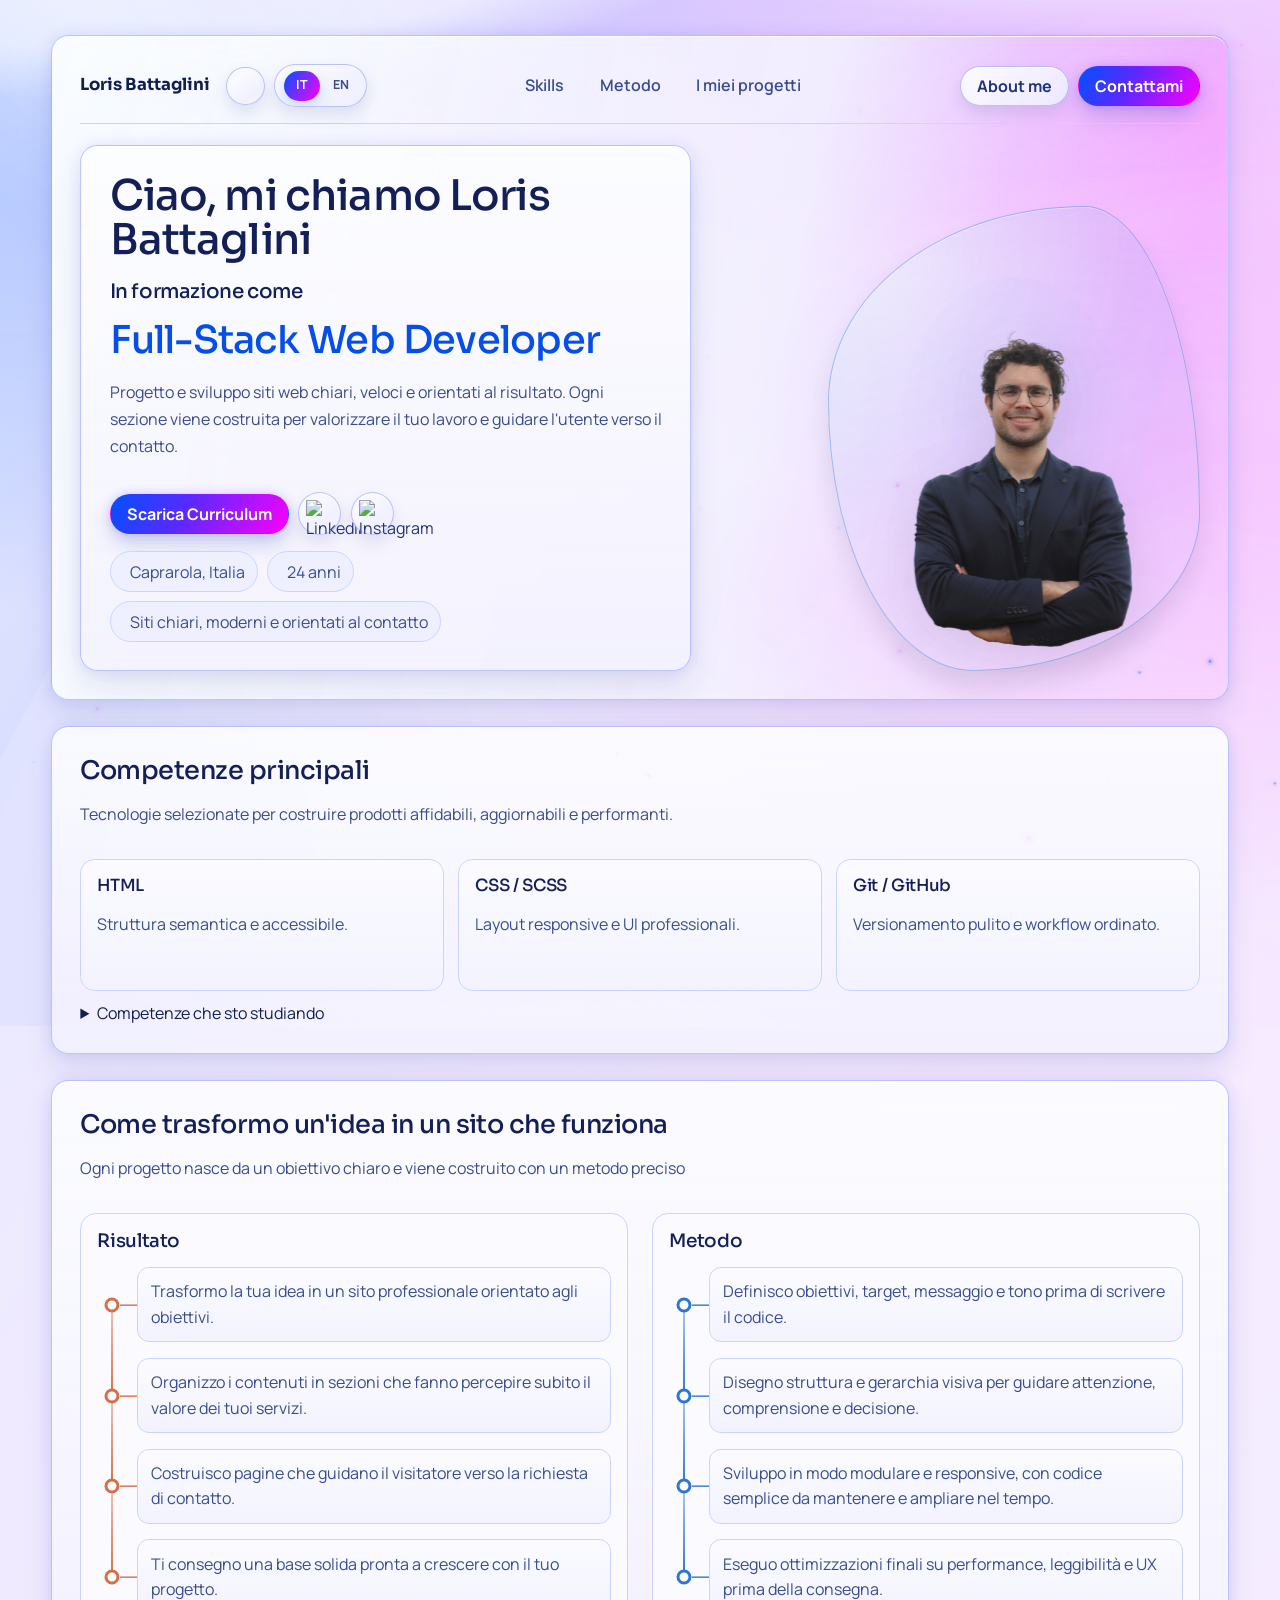
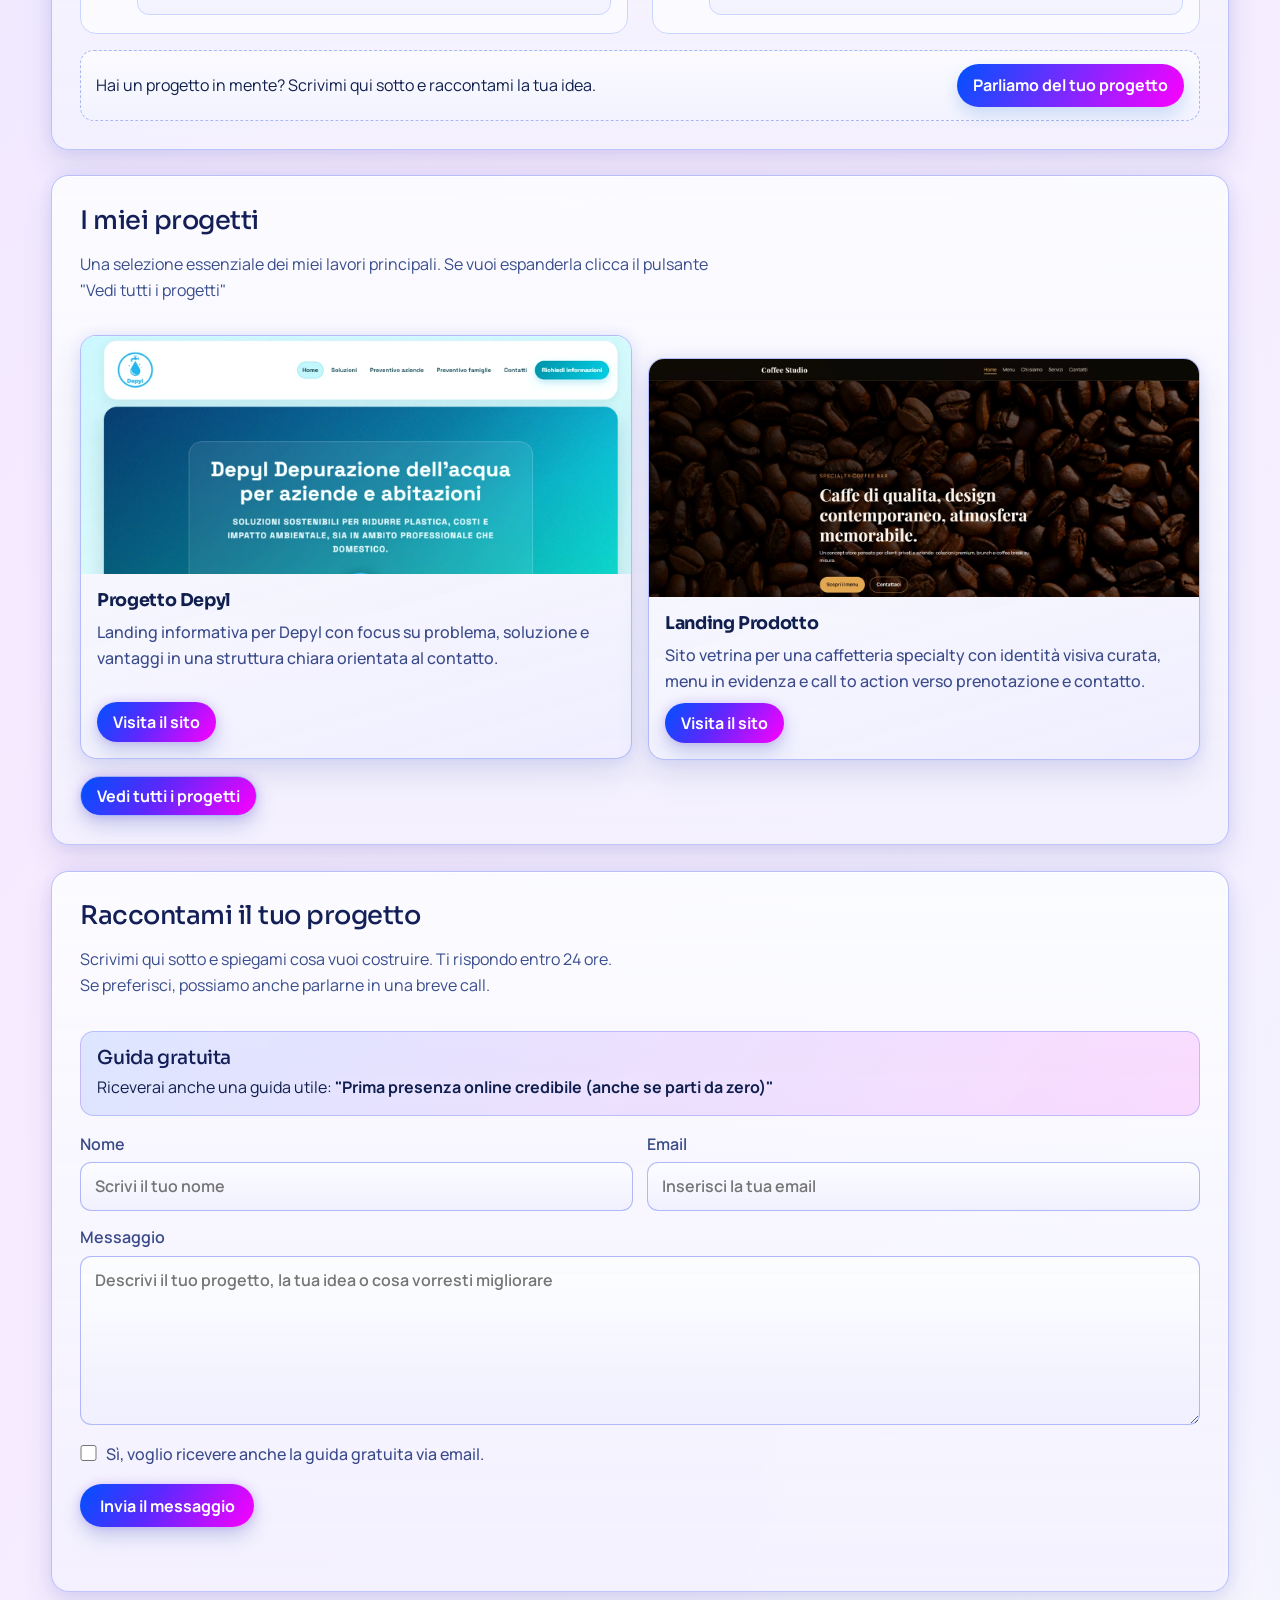
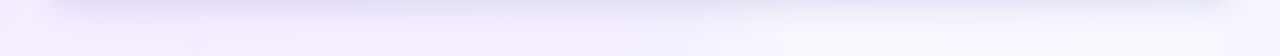
==== commit f3496168: "lampeggio 2" ====
--- a/index.html
+++ b/index.html
@@ -871,9 +871,7 @@
       }
 
       function shouldSkipResizeStabilizer() {
-        if (!isCoarsePointerDevice() || !window.visualViewport) return false;
-        const viewportScale = Number(window.visualViewport.scale) || 1;
-        return viewportScale > 1.01;
+        return isCoarsePointerDevice();
       }
 
       function stabilizeUiDuringResize() {
--- a/assets/css/style.css
+++ b/assets/css/style.css
@@ -896,15 +896,15 @@
     display: block;
     border-width: 1.3px;
     border-color: color-mix(in srgb, var(--accent) 44%, var(--line) 56%);
-    box-shadow: inset 0 1px 0 rgba(255, 255, 255, 0.26), 0 10px 18px rgba(20, 34, 59, 0.14);
+    background: color-mix(in srgb, var(--surface) 92%, transparent);
+    box-shadow: 0 8px 14px rgba(20, 34, 59, 0.12);
     opacity: 1;
   }
   .img-container-header::after {
     display: none;
   }
   .right-container-header::after {
-    filter: none;
-    opacity: 0.62;
+    display: none;
   }
   .right-container-header {
     --hero-photo-scale: 1.08;
@@ -915,6 +915,14 @@
   }
   .foto-loris {
     filter: none;
+    pointer-events: none;
+    user-select: none;
+    -webkit-user-drag: none;
+    -webkit-touch-callout: none;
+  }
+  .home-hero-cutout-media,
+  .right-container-header {
+    -webkit-tap-highlight-color: transparent;
   }
 }
 
@@ -2535,6 +2543,15 @@
   opacity: 0 !important;
 }
 
+@media (max-width: 768px), (pointer: coarse) {
+  html.is-resizing .right-container-header::before {
+    opacity: 1 !important;
+  }
+  html.is-resizing .right-container-header::after {
+    opacity: 0.62 !important;
+  }
+}
+
 .universe-canvas {
   position: fixed;
   inset: 0;
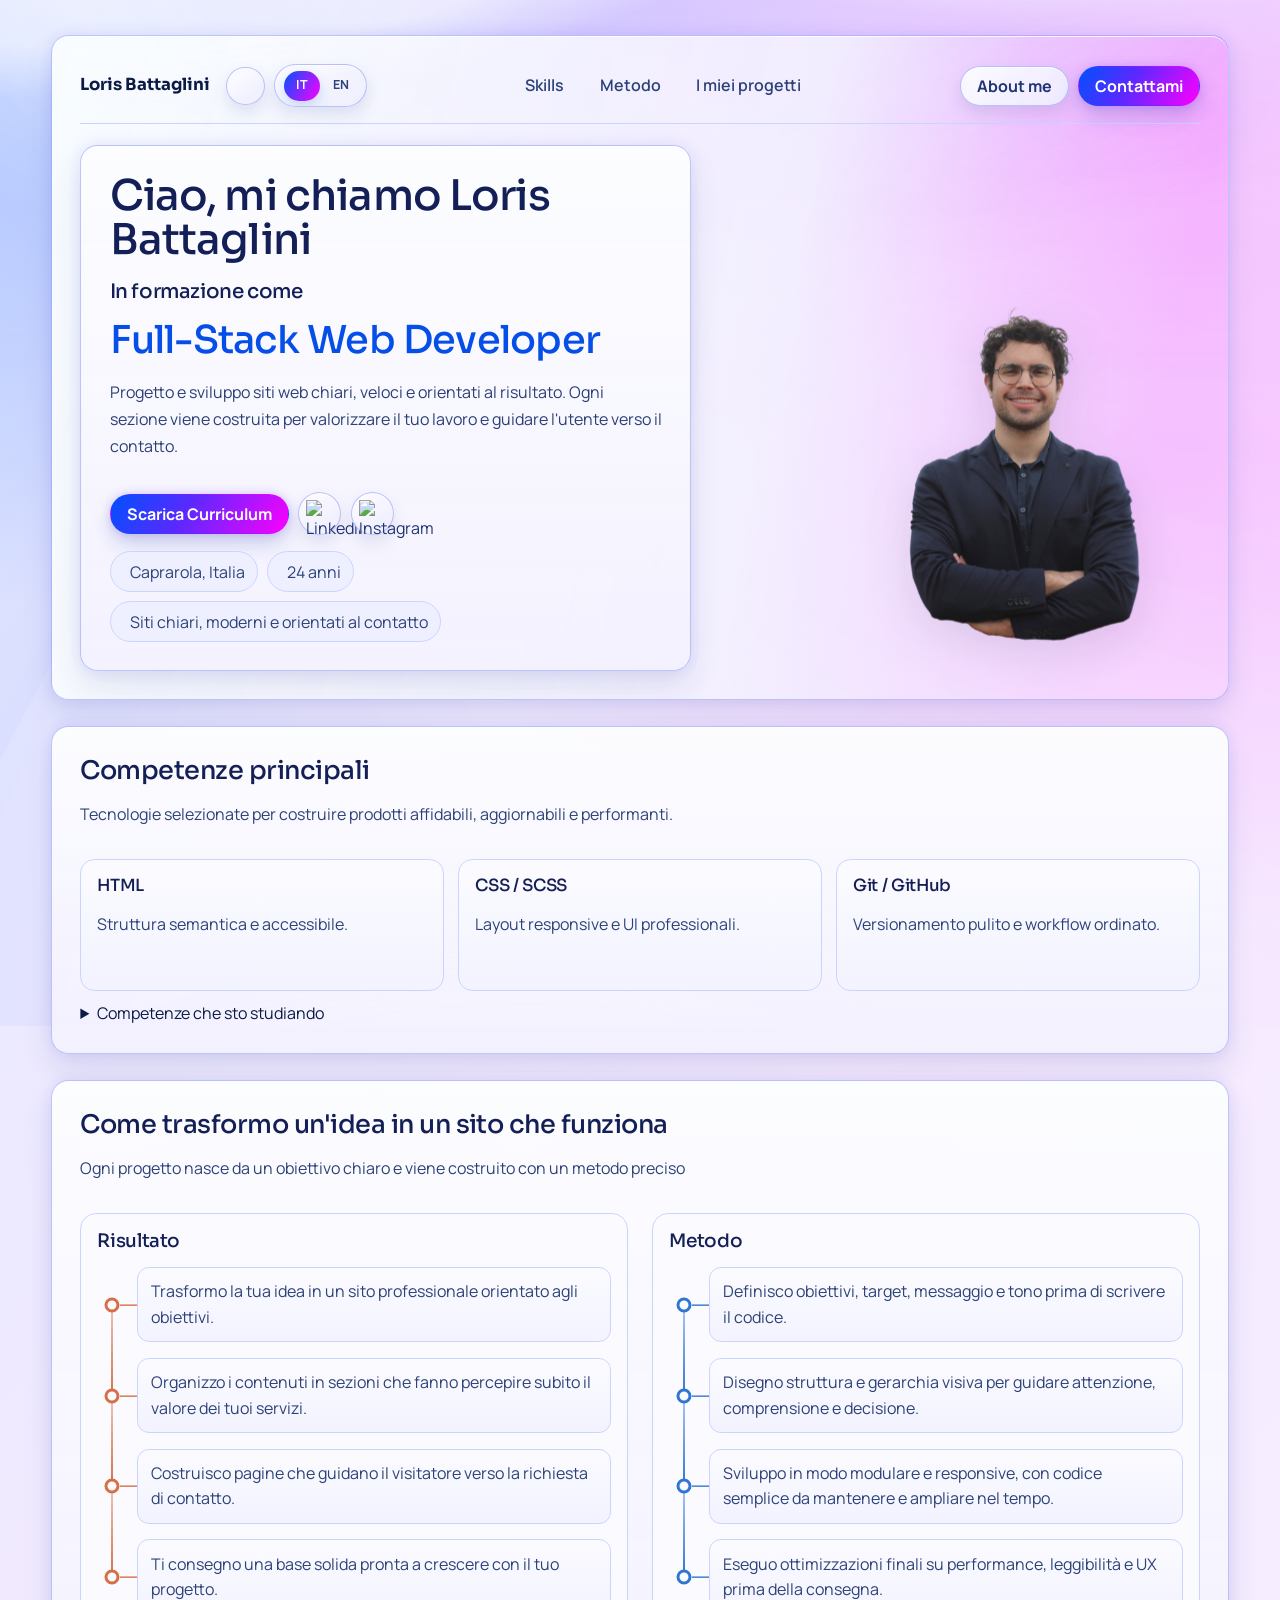
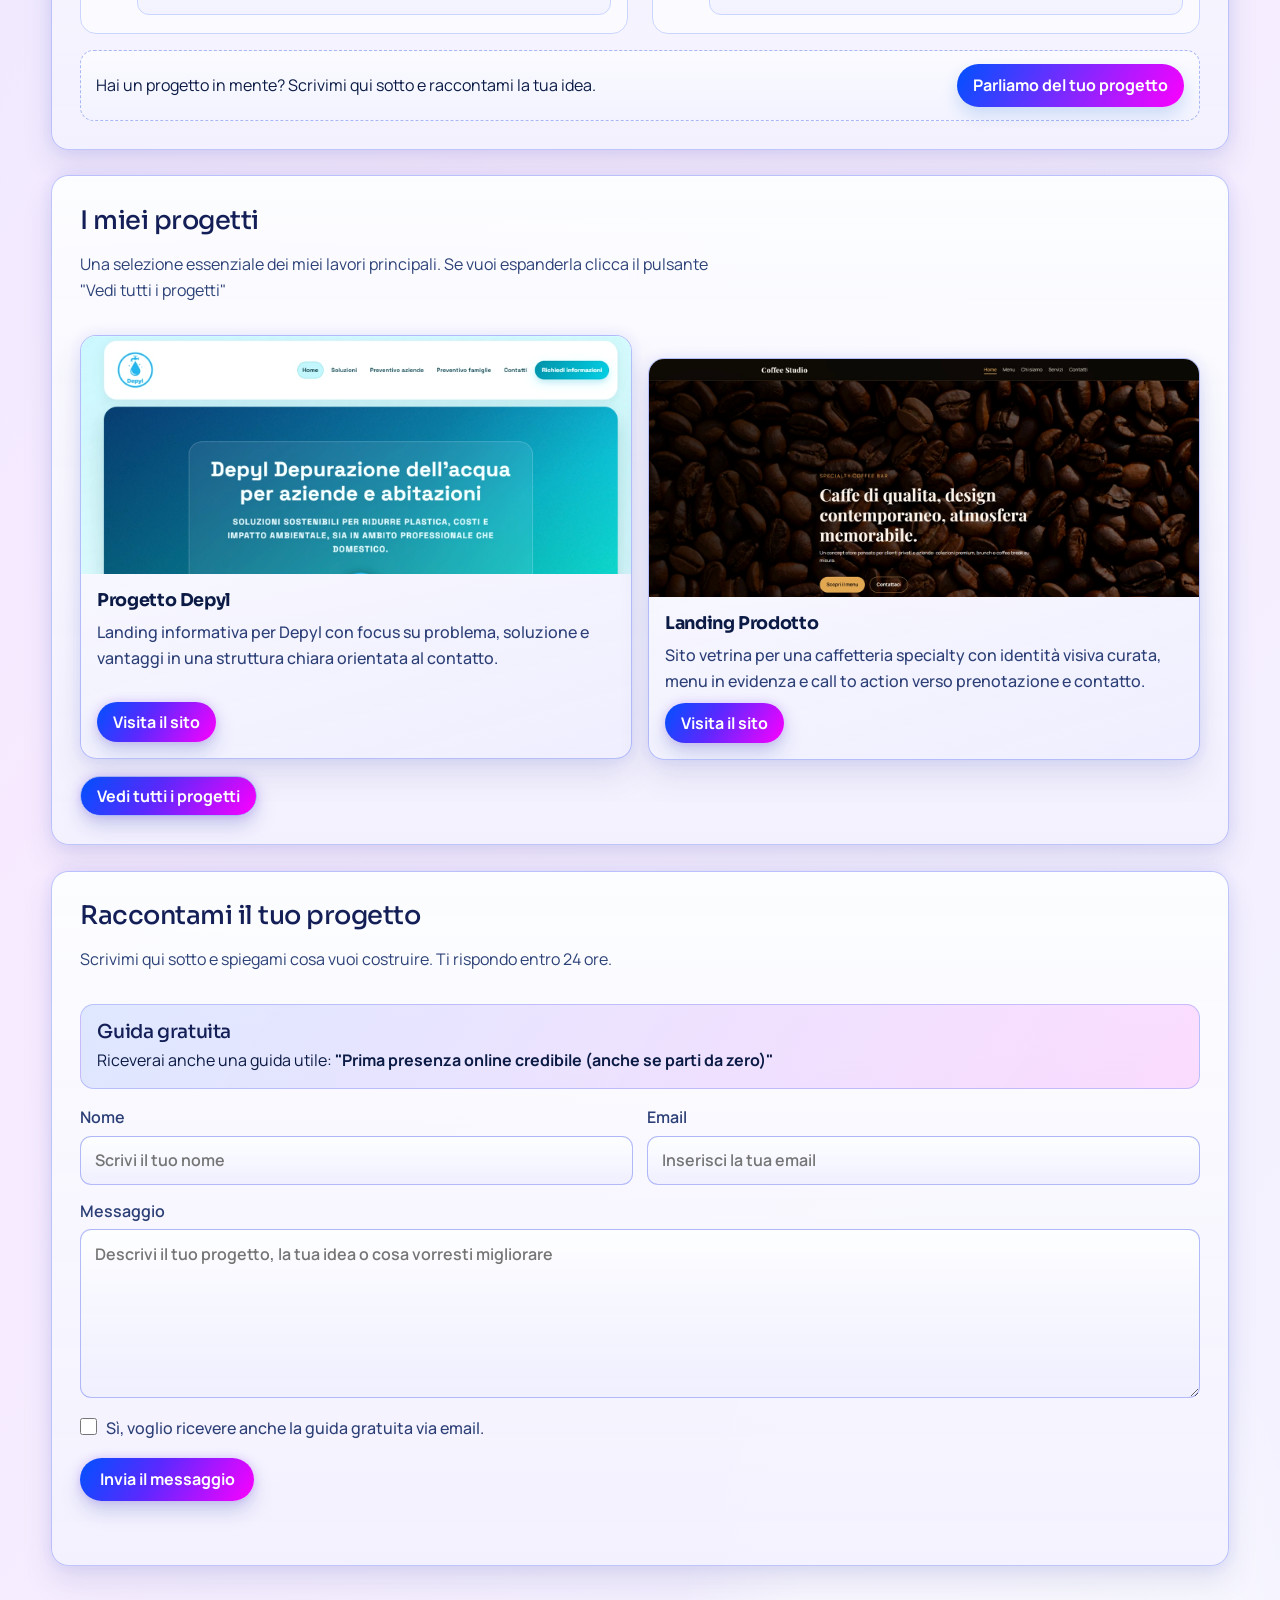
==== commit 39c8195c: "aggiornato url dopo cambio username github" ====
--- a/index.html
+++ b/index.html
@@ -4,6 +4,22 @@
   <meta charset="UTF-8">
   <meta name="viewport" content="width=device-width, initial-scale=1.0">
   <title>Loris Battaglini | Full-Stack Web Developer</title>
+  <meta name="description" content="Portfolio di Loris Battaglini, Full-Stack Web Developer: siti web chiari, veloci e orientati al risultato.">
+  <link rel="canonical" href="https://loris-battaglini.github.io/">
+  <meta property="og:type" content="website">
+  <meta property="og:site_name" content="Loris Battaglini Portfolio">
+  <meta property="og:locale" content="it_IT">
+  <meta property="og:title" content="Loris Battaglini | Full-Stack Web Developer">
+  <meta property="og:description" content="Progetto e sviluppo siti web chiari, veloci e orientati al risultato.">
+  <meta property="og:url" content="https://loris-battaglini.github.io/">
+  <meta property="og:image" content="https://loris-battaglini.github.io/assets/img/siti/depyl-card.jpg">
+  <meta property="og:image:width" content="1400">
+  <meta property="og:image:height" content="880">
+  <meta property="og:image:alt" content="Anteprima portfolio web di Loris Battaglini">
+  <meta name="twitter:card" content="summary_large_image">
+  <meta name="twitter:title" content="Loris Battaglini | Full-Stack Web Developer">
+  <meta name="twitter:description" content="Portfolio con progetti web, metodo di lavoro e contatto diretto.">
+  <meta name="twitter:image" content="https://loris-battaglini.github.io/assets/img/siti/depyl-card.jpg">
   <link rel="apple-touch-icon" sizes="180x180" href="assets/img/favicon/favicon_io/apple-touch-icon.png">
   <link rel="icon" type="image/png" sizes="32x32" href="assets/img/favicon/favicon_io/favicon-32x32.png">
   <link rel="icon" type="image/png" sizes="16x16" href="assets/img/favicon/favicon_io/favicon-16x16.png">
@@ -255,7 +271,7 @@
           <div class="card-body">
             <h5 class="card-title" data-i18n="projectDepylTitle">Progetto Depyl</h5>
             <p class="card-text" data-i18n="projectDepylText">Landing informativa per Depyl con focus su problema, soluzione e vantaggi in una struttura chiara orientata al contatto.</p>
-            <a href="https://lorispc11052001-stack.github.io/depyl-per-portfolio/" class="btn btn-primary" target="_blank" rel="noopener noreferrer" data-i18n="projectVisitButton">Visita il sito</a>
+            <a href="https://loris-battaglini.github.io/depyl-per-portfolio/" class="btn btn-primary" target="_blank" rel="noopener noreferrer" data-i18n="projectVisitButton">Visita il sito</a>
           </div>
         </article>
 
@@ -264,7 +280,7 @@
           <div class="card-body">
             <h5 class="card-title" data-i18n="projectCoffeeTitle">Landing Prodotto</h5>
             <p class="card-text" data-i18n="projectCoffeeText">Sito vetrina per una caffetteria specialty con identità visiva curata, menu in evidenza e call to action verso prenotazione e contatto.</p>
-            <a href="https://lorispc11052001-stack.github.io/Coffe-Studio/" class="btn btn-primary" target="_blank" rel="noopener noreferrer" data-i18n="projectVisitButton">Visita il sito</a>
+            <a href="https://loris-battaglini.github.io/Coffe-Studio/" class="btn btn-primary" target="_blank" rel="noopener noreferrer" data-i18n="projectVisitButton">Visita il sito</a>
           </div>
         </article>
       </div>
@@ -291,7 +307,7 @@
                   <div class="card-body">
                     <h5 class="card-title" data-i18n="projectDepylTitle">Progetto Depyl</h5>
                     <p class="card-text" data-i18n="projectDepylText">Landing informativa per Depyl con focus su problema, soluzione e vantaggi in una struttura chiara orientata al contatto.</p>
-                    <a href="https://lorispc11052001-stack.github.io/depyl-per-portfolio/" class="btn btn-primary" target="_blank" rel="noopener noreferrer" data-i18n="projectVisitButton">Visita il sito</a>
+                    <a href="https://loris-battaglini.github.io/depyl-per-portfolio/" class="btn btn-primary" target="_blank" rel="noopener noreferrer" data-i18n="projectVisitButton">Visita il sito</a>
                   </div>
                 </article>
 
@@ -300,7 +316,7 @@
                   <div class="card-body">
                     <h5 class="card-title" data-i18n="projectCoffeeTitle">Landing Prodotto</h5>
                     <p class="card-text" data-i18n="projectCoffeeText">Sito vetrina per una caffetteria specialty con identità visiva curata, menu in evidenza e call to action verso prenotazione e contatto.</p>
-                    <a href="https://lorispc11052001-stack.github.io/Coffe-Studio/" class="btn btn-primary" target="_blank" rel="noopener noreferrer" data-i18n="projectVisitButton">Visita il sito</a>
+                    <a href="https://loris-battaglini.github.io/Coffe-Studio/" class="btn btn-primary" target="_blank" rel="noopener noreferrer" data-i18n="projectVisitButton">Visita il sito</a>
                   </div>
                 </article>
               </div>
@@ -368,7 +384,7 @@
     <footer>
       <div class="section-heading">
         <h3 data-i18n="contactHeading">Raccontami il tuo progetto</h3>
-        <p data-i18n="contactIntro">Scrivimi qui sotto e spiegami cosa vuoi costruire. Ti rispondo entro 24 ore. <br>Se preferisci, possiamo anche parlarne in una breve call.</p>
+        <p data-i18n="contactIntro">Scrivimi qui sotto e spiegami cosa vuoi costruire. <span class="contact-intro-mobile-line">Ti rispondo entro 24 ore.</span></p>
       </div>
 
       <div class="footer-lead-magnet" aria-label="Regalo di benvenuto">
@@ -379,7 +395,7 @@
         </p>
       </div>
 
-      <form action="#" method="post" id="form" data-emailjs-public-key="T2bpxcVtjxQ6zZcn9" data-emailjs-service-id="service_ic7rh6l" data-emailjs-template-id="template_lov96ss" data-emailjs-autoreply-template-id="template_deuf5cu" data-emailjs-autoreply-template-id-en="" data-checklist-url="https://lorispc11052001-stack.github.io/portfolio-personale/assets/html/guida-presenza-online.html" data-checklist-url-en="https://lorispc11052001-stack.github.io/portfolio-personale/assets/html/guida-presenza-online-en.html" data-success-url="assets/html/form-success.html">
+      <form action="#" method="post" id="form" data-emailjs-public-key="T2bpxcVtjxQ6zZcn9" data-emailjs-service-id="service_ic7rh6l" data-emailjs-template-id="template_lov96ss" data-emailjs-autoreply-template-id="template_deuf5cu" data-emailjs-autoreply-template-id-en="" data-checklist-url="assets/html/guida-presenza-online.html" data-checklist-url-en="assets/html/guida-presenza-online-en.html" data-success-url="assets/html/form-success.html">
         <label for="text">
           <span data-i18n="formNameLabel">Nome</span>
           <input type="text" placeholder="Scrivi il tuo nome" id="text" name="nome-utente" autocomplete="name" minlength="2" required data-i18n-placeholder="formNamePlaceholder">
@@ -513,7 +529,7 @@
         projectRestaurantText: 'High-impact showcase site for fast bookings and menu highlights.',
         inProgressButton: 'In progress',
         contactHeading: 'Tell me about your project',
-        contactIntro: 'Write below and explain what you want to build. I reply within 24 hours. <br>If you prefer, we can also discuss it in a short call.',
+        contactIntro: 'Write below and explain what you want to build. <span class="contact-intro-mobile-line">I reply within 24 hours.</span>',
         leadMagnetHeading: 'Free checklist',
         leadMagnetText: 'You will also receive a useful guide: <strong>\"Your first credible online presence (even if you are starting from zero)\"</strong>',
         formNameLabel: 'Name',
@@ -574,6 +590,9 @@
         : null;
       const coarsePointerQuery = typeof window.matchMedia === 'function'
         ? window.matchMedia('(pointer: coarse)')
+        : null;
+      const universeAnimationDisabledQuery = typeof window.matchMedia === 'function'
+        ? window.matchMedia('(max-width: 768px), (pointer: coarse)')
         : null;
       const projectSliderStates = [];
       let activeTimer = null;
@@ -870,6 +889,11 @@
         return coarsePointerQuery ? coarsePointerQuery.matches : false;
       }
 
+      function isUniverseAnimationDisabled() {
+        if (universeAnimationDisabledQuery) return universeAnimationDisabledQuery.matches;
+        return isCoarsePointerDevice();
+      }
+
       function shouldSkipResizeStabilizer() {
         return isCoarsePointerDevice();
       }
@@ -1246,7 +1270,7 @@
       function syncUniverseParticlesState() {
         if (!universeCanvas || !universeState.context) return;
 
-        if (isCoarsePointerDevice()) {
+        if (isUniverseAnimationDisabled()) {
           universeCanvas.style.display = 'none';
           stopUniverseAnimation(true);
           return;
@@ -1310,14 +1334,14 @@
           }
         }
 
-        if (coarsePointerQuery) {
-          const handleCoarsePointerChange = function () {
+        if (universeAnimationDisabledQuery) {
+          const handleUniverseViewportChange = function () {
             syncUniverseParticlesState();
           };
-          if (typeof coarsePointerQuery.addEventListener === 'function') {
-            coarsePointerQuery.addEventListener('change', handleCoarsePointerChange);
-          } else if (typeof coarsePointerQuery.addListener === 'function') {
-            coarsePointerQuery.addListener(handleCoarsePointerChange);
+          if (typeof universeAnimationDisabledQuery.addEventListener === 'function') {
+            universeAnimationDisabledQuery.addEventListener('change', handleUniverseViewportChange);
+          } else if (typeof universeAnimationDisabledQuery.addListener === 'function') {
+            universeAnimationDisabledQuery.addListener(handleUniverseViewportChange);
           }
         }
       }
@@ -1546,7 +1570,7 @@
         projectAnimationLastTime = now;
 
         projectSliderStates.forEach(function (state) {
-          if (!state.isVisible || state.isAutoPaused || state.isManualAnimating) return;
+          if (!state.isVisible || state.isAutoPaused || state.isInteractionPaused || state.isManualAnimating) return;
           state.offset -= state.speed * elapsed;
           normalizeForwardLoop(state);
           applyLaneTransform(state);
@@ -1588,6 +1612,7 @@
             lane: lane,
             toggleButton: toggleButton,
             isAutoPaused: false,
+            isInteractionPaused: false,
             isManualAnimating: false,
             isVisible: false,
             offset: 0,
@@ -1609,8 +1634,42 @@
             }
           });
 
+          if ('PointerEvent' in window) {
+            slider.addEventListener('pointerenter', function (event) {
+              if (event.pointerType !== 'mouse') return;
+              state.isInteractionPaused = true;
+            });
+
+            slider.addEventListener('pointerleave', function (event) {
+              if (event.pointerType !== 'mouse') return;
+              state.isInteractionPaused = false;
+            });
+          } else {
+            slider.addEventListener('mouseenter', function () {
+              state.isInteractionPaused = true;
+            });
+
+            slider.addEventListener('mouseleave', function () {
+              state.isInteractionPaused = false;
+            });
+          }
+
+          slider.addEventListener('focusin', function () {
+            state.isInteractionPaused = true;
+          });
+
+          slider.addEventListener('focusout', function (event) {
+            if (event.relatedTarget && slider.contains(event.relatedTarget)) return;
+            state.isInteractionPaused = false;
+          });
+
           (function enableSliderSwipe() {
             let ignoreNextClick = false;
+            const interactiveSelector = 'a[href], button, input, select, textarea, label, [role="button"]';
+
+            function isInteractiveElement(target) {
+              return target instanceof Element && Boolean(target.closest(interactiveSelector));
+            }
 
             function getSwipeThreshold() {
               const firstCard = state.lane.firstElementChild;
@@ -1659,6 +1718,7 @@
               slider.addEventListener('pointerdown', function (event) {
                 if (typeof event.button === 'number' && event.button !== 0) return;
                 if (state.isManualAnimating) return;
+                if (isInteractiveElement(event.target)) return;
                 pointerSwipe.isTracking = true;
                 pointerSwipe.pointerId = event.pointerId;
                 pointerSwipe.startX = event.clientX;
@@ -1766,6 +1826,7 @@
             slider.addEventListener('touchstart', function (event) {
               if (!event.touches || event.touches.length === 0) return;
               if (state.isManualAnimating) return;
+              if (isInteractiveElement(event.target)) return;
               const primaryTouch = event.touches[0];
               touchSwipe.isTracking = true;
               touchSwipe.touchId = primaryTouch.identifier;
@@ -1871,6 +1932,7 @@
           setupProjectSliders();
           projectSliderStates.forEach(function (state) {
             state.isVisible = true;
+            state.isInteractionPaused = false;
             updateSliderEdgeOffset(state);
             snapLaneToCenter(state, 0);
             applyLaneTransform(state);
@@ -1881,6 +1943,7 @@
 
         projectSliderStates.forEach(function (state) {
           state.isVisible = false;
+          state.isInteractionPaused = false;
         });
         stopProjectAnimationLoop();
       }
@@ -1918,7 +1981,7 @@
         activeTimer = setTimeout(function () {
           section.classList.remove('section-focus');
           if (activeSection === section) activeSection = null;
-        }, 1700);
+        }, 1050);
       }
 
       function navigateToTarget(targetId) {
@@ -1937,7 +2000,7 @@
 
         setTimeout(function () {
           highlightSection(targetId);
-        }, useDefaultTopScroll ? 360 : 460);
+        }, useDefaultTopScroll ? 180 : 240);
 
         return true;
       }
--- a/assets/css/style.css
+++ b/assets/css/style.css
@@ -735,11 +735,12 @@
   --hero-photo-brightness: 1.06;
   --hero-photo-saturate: 0.96;
   --hero-photo-contrast: 0.95;
-  --hero-photo-wrap-scale: 1.26;
-  --hero-photo-wrap-x: -1.25%;
-  --hero-photo-wrap-y: 0.45%;
-  --hero-photo-scale: 1.16;
-  --hero-photo-y: -0.55%;
+  --hero-photo-wrap-scale: 1.35;
+  --hero-photo-wrap-x: 0%;
+  --hero-photo-nudge-x: clamp(10px, 1vw, 16px);
+  --hero-photo-wrap-y: 0.24%;
+  --hero-photo-scale: 1.14;
+  --hero-photo-y: 0.14%;
   width: min(100%, 372px);
   aspect-ratio: 4/5;
   position: relative;
@@ -871,7 +872,7 @@
 .home-hero-cutout-media {
   width: calc(var(--hero-photo-wrap-scale) * 100%);
   max-width: 530px;
-  transform: translate3d(calc(var(--hero-photo-wrap-x) - clamp(4px, 0.55vw, 7px)), calc(var(--hero-photo-wrap-y) + clamp(5px, 0.75vw, 8px)), 0);
+  transform: translate3d(calc(var(--hero-photo-wrap-x) - var(--hero-photo-nudge-x)), var(--hero-photo-wrap-y), 0);
   -webkit-mask-image: none;
   mask-image: none;
   display: block;
@@ -894,27 +895,44 @@
 @media (max-width: 768px), (pointer: coarse) {
   .right-container-header::before {
     display: block;
-    border-width: 1.3px;
-    border-color: color-mix(in srgb, var(--accent) 44%, var(--line) 56%);
-    background: color-mix(in srgb, var(--surface) 92%, transparent);
-    box-shadow: 0 8px 14px rgba(20, 34, 59, 0.12);
+    border-width: 1.35px;
+    border-color: color-mix(in srgb, var(--hero-shell-border) 74%, var(--accent) 26%);
+    background: radial-gradient(124% 92% at 16% 14%, color-mix(in srgb, var(--hero-shell-highlight) 88%, rgba(255, 255, 255, 0.18)) 0%, rgba(255, 255, 255, 0) 58%), linear-gradient(152deg, color-mix(in srgb, var(--hero-shell-cool) 78%, var(--surface) 22%) 0%, color-mix(in srgb, var(--hero-shell-cool) 36%, var(--surface) 64%) 53%, color-mix(in srgb, var(--hero-shell-warm) 34%, var(--surface) 66%) 100%);
+    box-shadow: inset 0 1px 0 color-mix(in srgb, var(--hero-shell-highlight) 70%, transparent), inset 0 -16px 24px color-mix(in srgb, var(--hero-shell-cool) 26%, transparent), 0 14px 24px color-mix(in srgb, var(--hero-shell-shadow) 84%, rgba(20, 34, 59, 0.2));
     opacity: 1;
   }
   .img-container-header::after {
-    display: none;
+    display: block;
+    inset: 12% 16% 18% 16%;
+    opacity: 0.62;
+    filter: none;
+    transform: translateY(0);
   }
   .right-container-header::after {
-    display: none;
+    display: block;
+    width: 62%;
+    height: 18%;
+    bottom: 11%;
+    opacity: 0.62;
+    filter: none;
   }
   .right-container-header {
-    --hero-photo-scale: 1.08;
-    --hero-photo-y: 0%;
+    --hero-photo-wrap-scale: 1.38;
+    --hero-photo-wrap-x: 0%;
+    --hero-photo-nudge-x: clamp(12px, 3.2vw, 20px);
+    --hero-photo-wrap-y: 0.35%;
+    --hero-photo-scale: 1.15;
+    --hero-photo-y: 0.18%;
+    --hero-photo-shadow: rgba(14, 28, 54, 0.24);
+  }
+  .img-container-header {
+    padding: clamp(6px, 1.8vw, 10px) clamp(8px, 2.4vw, 12px) clamp(10px, 2.8vw, 14px);
   }
   .home-hero-cutout-media {
-    transform: translate3d(var(--hero-photo-wrap-x), var(--hero-photo-wrap-y), 0);
+    transform: translate3d(calc(var(--hero-photo-wrap-x) - var(--hero-photo-nudge-x)), var(--hero-photo-wrap-y), 0);
   }
   .foto-loris {
-    filter: none;
+    filter: brightness(var(--hero-photo-brightness)) saturate(var(--hero-photo-saturate)) contrast(var(--hero-photo-contrast));
     pointer-events: none;
     user-select: none;
     -webkit-user-drag: none;
@@ -925,14 +943,14 @@
     -webkit-tap-highlight-color: transparent;
   }
 }
-
 @media (max-width: 1240px) {
   .right-container-header {
-    --hero-photo-wrap-scale: 1.19;
-    --hero-photo-wrap-x: -0.8%;
-    --hero-photo-wrap-y: 0.32%;
-    --hero-photo-scale: 1.11;
-    --hero-photo-y: -0.2%;
+    --hero-photo-wrap-scale: 1.36;
+    --hero-photo-wrap-x: 0%;
+    --hero-photo-nudge-x: clamp(11px, 1.6vw, 18px);
+    --hero-photo-wrap-y: 0.3%;
+    --hero-photo-scale: 1.15;
+    --hero-photo-y: 0.18%;
     width: min(100%, 356px);
   }
   .home-hero-cutout-media {
@@ -955,40 +973,36 @@
     grid-template-columns: 1fr;
   }
   .right-container-header {
-    --hero-photo-wrap-scale: 1.3;
-    --hero-photo-wrap-x: -1%;
-    --hero-photo-wrap-y: 0.7%;
-    --hero-photo-scale: 1.14;
-    --hero-photo-y: 0.24%;
+    --hero-photo-wrap-scale: 1.37;
+    --hero-photo-wrap-x: 0%;
+    --hero-photo-nudge-x: clamp(12px, 2.4vw, 20px);
+    --hero-photo-wrap-y: 0.34%;
+    --hero-photo-scale: 1.15;
+    --hero-photo-y: 0.2%;
     width: min(100%, 344px);
-    justify-self: start;
+    justify-self: center;
+    margin-inline: auto;
   }
   .img-container-header {
     width: 100%;
   }
   .home-hero-cutout-media {
     width: calc(var(--hero-photo-wrap-scale) * 100%);
-    max-width: 440px;
-    transform: translate3d(calc(var(--hero-photo-wrap-x) - clamp(4px, 0.7vw, 7px)), calc(var(--hero-photo-wrap-y) + clamp(5px, 0.95vw, 8px)), 0);
+    max-width: 480px;
+    transform: translate3d(calc(var(--hero-photo-wrap-x) - var(--hero-photo-nudge-x)), var(--hero-photo-wrap-y), 0);
   }
 }
 @media (min-width: 641px) and (max-width: 992px) {
-  .has-radial-menu .header-nav {
+  .right-container-header {
+    --hero-photo-wrap-scale: 1.37;
+    --hero-photo-wrap-x: 0%;
+    --hero-photo-nudge-x: clamp(12px, 2.4vw, 20px);
+    --hero-photo-wrap-y: 0.34%;
+    --hero-photo-scale: 1.15;
+    --hero-photo-y: 0.2%;
+  }
+  .has-radial-menu .radial-menu-toggle {
     display: none;
-  }
-  .has-radial-menu .radial-menu-toggle {
-    display: inline-flex;
-    z-index: 2147483646;
-  }
-  .has-radial-menu .header-nav-row {
-    flex-wrap: nowrap;
-    row-gap: 0;
-  }
-  .has-radial-menu .brand-mark {
-    margin-right: auto;
-  }
-  .has-radial-menu .header-cta-row {
-    margin-left: auto;
   }
 }
 .has-radial-menu.force-radial-menu .radial-menu-toggle {
@@ -997,6 +1011,17 @@
 }
 
 @media (max-width: 640px) {
+  .right-container-header {
+    --hero-photo-wrap-scale: 1.4;
+    --hero-photo-wrap-x: 0%;
+    --hero-photo-nudge-x: clamp(14px, 4vw, 24px);
+    --hero-photo-wrap-y: 0.42%;
+    --hero-photo-scale: 1.16;
+    --hero-photo-y: 0.26%;
+  }
+  .home-hero-cutout-media {
+    transform: translate3d(calc(var(--hero-photo-wrap-x) - var(--hero-photo-nudge-x)), var(--hero-photo-wrap-y), 0);
+  }
   .has-radial-menu .header-nav-row {
     flex-wrap: nowrap;
     gap: 0.55rem;
@@ -1553,8 +1578,8 @@
   overscroll-behavior-x: contain;
   -webkit-user-select: none;
   user-select: none;
-  -webkit-mask-image: linear-gradient(90deg, transparent, #000 8%, #000 92%, transparent);
-  mask-image: linear-gradient(90deg, transparent, #000 8%, #000 92%, transparent);
+  -webkit-mask-image: linear-gradient(90deg, transparent, #000 6%, #000 94%, transparent);
+  mask-image: linear-gradient(90deg, transparent, #000 6%, #000 94%, transparent);
 }
 
 .projects-slider.is-dragging {
@@ -1696,6 +1721,13 @@
   margin: 0.35rem 0 0;
   color: var(--text);
   line-height: 1.6;
+}
+
+@media (max-width: 640px) {
+  .contact-intro-mobile-line {
+    display: block;
+    white-space: nowrap;
+  }
 }
 
 footer form {
@@ -1907,7 +1939,7 @@
 .about-hero-cutout-media {
   width: 118%;
   max-width: 430px;
-  transform: translateX(-2%) translateY(1%);
+  transform: translateX(-2%) translateY(clamp(12px, 2vw, 22px));
   display: block;
   background: transparent;
   position: relative;
@@ -2094,16 +2126,22 @@
 
 .about-before-after-media {
   --reveal: 50%;
-  --compare-scale: 1.42;
-  --compare-position-y: 22%;
-  --compare-offset-before: 1.4%;
-  --compare-offset-after: -1.4%;
+  --compare-scale-before: 3.95;
+  --compare-scale-after: 1.62;
+  --compare-position-before-x: 50%;
+  --compare-position-before-y: 50%;
+  --compare-position-after-x: 50%;
+  --compare-position-after-y: 50%;
+  --compare-offset-before: -2%;
+  --compare-offset-after: -12%;
+  --compare-offset-before-y: calc(19% + 10px);
+  --compare-offset-after-y: 14%;
   position: relative;
   aspect-ratio: 4/5;
   border: 1px solid var(--line);
   border-radius: 1rem;
   overflow: hidden;
-  background: var(--card-bg);
+  background: #0d1420;
   box-shadow: 0 14px 26px rgba(20, 34, 59, 0.14);
 }
 
@@ -2113,25 +2151,32 @@
   width: 100%;
   height: 100%;
   object-fit: contain;
-  object-position: 50% var(--compare-position-y);
-  padding: clamp(0.1rem, 0.45vw, 0.35rem);
-  filter: drop-shadow(0 16px 24px rgba(8, 18, 36, 0.24));
+  object-position: var(--compare-position-x, 50%) var(--compare-position-y, 50%);
+  filter: drop-shadow(0 10px 18px rgba(8, 18, 36, 0.16));
   pointer-events: none;
-  transform-origin: center top;
-  transform: translate3d(var(--compare-offset, 0), 0, 0) scale(var(--compare-scale));
+  transform-origin: center center;
+  transform: translate3d(var(--compare-offset-x, 0), var(--compare-offset-y, 0), 0) scale(var(--compare-scale, 1));
   backface-visibility: hidden;
   will-change: transform, clip-path;
 }
 
 .about-photo-before {
-  --compare-offset: var(--compare-offset-before);
+  --compare-offset-x: var(--compare-offset-before);
+  --compare-offset-y: var(--compare-offset-before-y);
+  --compare-scale: var(--compare-scale-before);
+  --compare-position-x: var(--compare-position-before-x);
+  --compare-position-y: var(--compare-position-before-y);
   z-index: 2;
   clip-path: inset(0 calc(100% - var(--reveal)) 0 0);
   -webkit-clip-path: inset(0 calc(100% - var(--reveal)) 0 0);
 }
 
 .about-photo-after {
-  --compare-offset: var(--compare-offset-after);
+  --compare-offset-x: var(--compare-offset-after);
+  --compare-offset-y: var(--compare-offset-after-y);
+  --compare-scale: var(--compare-scale-after);
+  --compare-position-x: var(--compare-position-after-x);
+  --compare-position-y: var(--compare-position-after-y);
   z-index: 1;
   clip-path: inset(0 0 0 var(--reveal));
   -webkit-clip-path: inset(0 0 0 var(--reveal));
@@ -2328,8 +2373,13 @@
     margin-inline: auto;
   }
   .about-before-after-media {
-    --compare-scale: 1.34;
-    --compare-position-y: 20%;
+    --compare-scale-before: 3.72;
+    --compare-scale-after: 1.52;
+    --compare-position-before-y: 50%;
+    --compare-position-after-y: 50%;
+    --compare-offset-before: -1.5%;
+    --compare-offset-before-y: calc(17% + 9px);
+    --compare-offset-after-y: 12%;
   }
 }
 @media (max-width: 640px) {
@@ -2352,10 +2402,14 @@
   }
   .about-before-after-media {
     aspect-ratio: 4/5;
-    --compare-scale: 1.24;
-    --compare-position-y: 18%;
-    --compare-offset-before: 1%;
-    --compare-offset-after: -1%;
+    --compare-scale-before: 3.48;
+    --compare-scale-after: 1.42;
+    --compare-position-before-y: 50%;
+    --compare-position-after-y: 50%;
+    --compare-offset-before: -1%;
+    --compare-offset-after: -10%;
+    --compare-offset-before-y: calc(15.5% + 8px);
+    --compare-offset-after-y: 11%;
   }
   .about-contact-link {
     justify-self: stretch;
@@ -2389,8 +2443,8 @@
   --bg-soft: #eef0ff;
   --surface: #f9fdff;
   --surface-strong: #f3f1ff;
-  --text: #101f4e;
-  --muted: #394d8d;
+  --text: #0b1b45;
+  --muted: #2d4278;
   --accent: #0051ff;
   --accent-2: #fd00ff;
   --line: #cad5ff;
@@ -2414,8 +2468,8 @@
   --bg-soft: #12213b;
   --surface: #10203a;
   --surface-strong: #0d1a31;
-  --text: #f2f7ff;
-  --muted: #c7d8f1;
+  --text: #f6faff;
+  --muted: #d9e7fb;
   --accent: #6ca9ff;
   --accent-2: #ffb78f;
   --line: #335079;
@@ -2492,28 +2546,35 @@
   pointer-events: none;
   background: linear-gradient(transparent 97%, var(--grid-line) 98%), linear-gradient(90deg, transparent 97%, var(--grid-line) 98%);
   background-size: 42px 42px;
-  opacity: 0.2;
+  opacity: 0.14;
   z-index: -1;
 }
 
 @media (max-width: 768px), (pointer: coarse) {
-  body,
-  html:not(.theme-dark) body,
-  body.theme-dark,
-  html.theme-dark body {
-    background: var(--bg);
-  }
-  body::before,
+  body::before {
+    opacity: 0.09;
+  }
   html:not(.theme-dark) body::after,
   body.theme-dark::after,
   html.theme-dark body::after {
-    display: none;
+    opacity: 0.66;
   }
   .universe-canvas {
     display: none !important;
   }
-}
-
+  html:not(.theme-dark) body header,
+  html:not(.theme-dark) body section,
+  html:not(.theme-dark) body footer,
+  body.theme-dark header,
+  body.theme-dark section,
+  body.theme-dark footer,
+  html.theme-dark body header,
+  html.theme-dark body section,
+  html.theme-dark body footer {
+    backdrop-filter: none;
+    -webkit-backdrop-filter: none;
+  }
+}
 html.is-resizing *,
 html.is-resizing *::before,
 html.is-resizing *::after {
@@ -2551,7 +2612,6 @@
     opacity: 0.62 !important;
   }
 }
-
 .universe-canvas {
   position: fixed;
   inset: 0;
@@ -2566,21 +2626,21 @@
 }
 
 html:not(.theme-dark) body .universe-canvas {
-  opacity: 0.9;
+  opacity: 0.68;
   mix-blend-mode: screen;
   filter: saturate(154%) brightness(1.07) contrast(105%) drop-shadow(0 0 3px rgba(86, 126, 255, 0.56));
 }
 
 body.theme-dark .universe-canvas,
 html.theme-dark body .universe-canvas {
-  opacity: 1;
+  opacity: 0.86;
   filter: saturate(126%) contrast(112%);
 }
 
 html:not(.theme-dark) body header,
 html:not(.theme-dark) body section,
 html:not(.theme-dark) body footer {
-  background: linear-gradient(180deg, rgba(252, 253, 255, 0.9), rgba(243, 241, 255, 0.84));
+  background: linear-gradient(180deg, rgba(252, 253, 255, 0.96), rgba(243, 241, 255, 0.93));
   border-color: rgba(141, 154, 248, 0.56);
   box-shadow: 0 16px 30px rgba(49, 63, 136, 0.12), 0 0 16px rgba(95, 88, 246, 0.11), inset 0 1px 0 rgba(255, 255, 255, 0.78);
   backdrop-filter: blur(1.2px) saturate(118%);
@@ -2616,7 +2676,7 @@
 html:not(.theme-dark) body footer label,
 html:not(.theme-dark) body .lead-magnet-consent,
 html:not(.theme-dark) body .projects-expand-row p {
-  color: #3b4b8a;
+  color: #2c3f76;
 }
 
 html:not(.theme-dark) body .header-icon-btn,
@@ -2727,7 +2787,7 @@
 html.theme-dark body header,
 html.theme-dark body section,
 html.theme-dark body footer {
-  background: linear-gradient(180deg, rgba(16, 32, 58, 0.9), rgba(10, 24, 46, 0.86));
+  background: linear-gradient(180deg, rgba(16, 32, 58, 0.94), rgba(10, 24, 46, 0.9));
   backdrop-filter: blur(1.6px) saturate(116%);
   -webkit-backdrop-filter: blur(1.6px) saturate(116%);
 }
@@ -2968,4 +3028,3 @@
   color: color-mix(in srgb, var(--accent) 84%, #26406e 16%);
 }
 
-/*# sourceMappingURL=style.css.map */
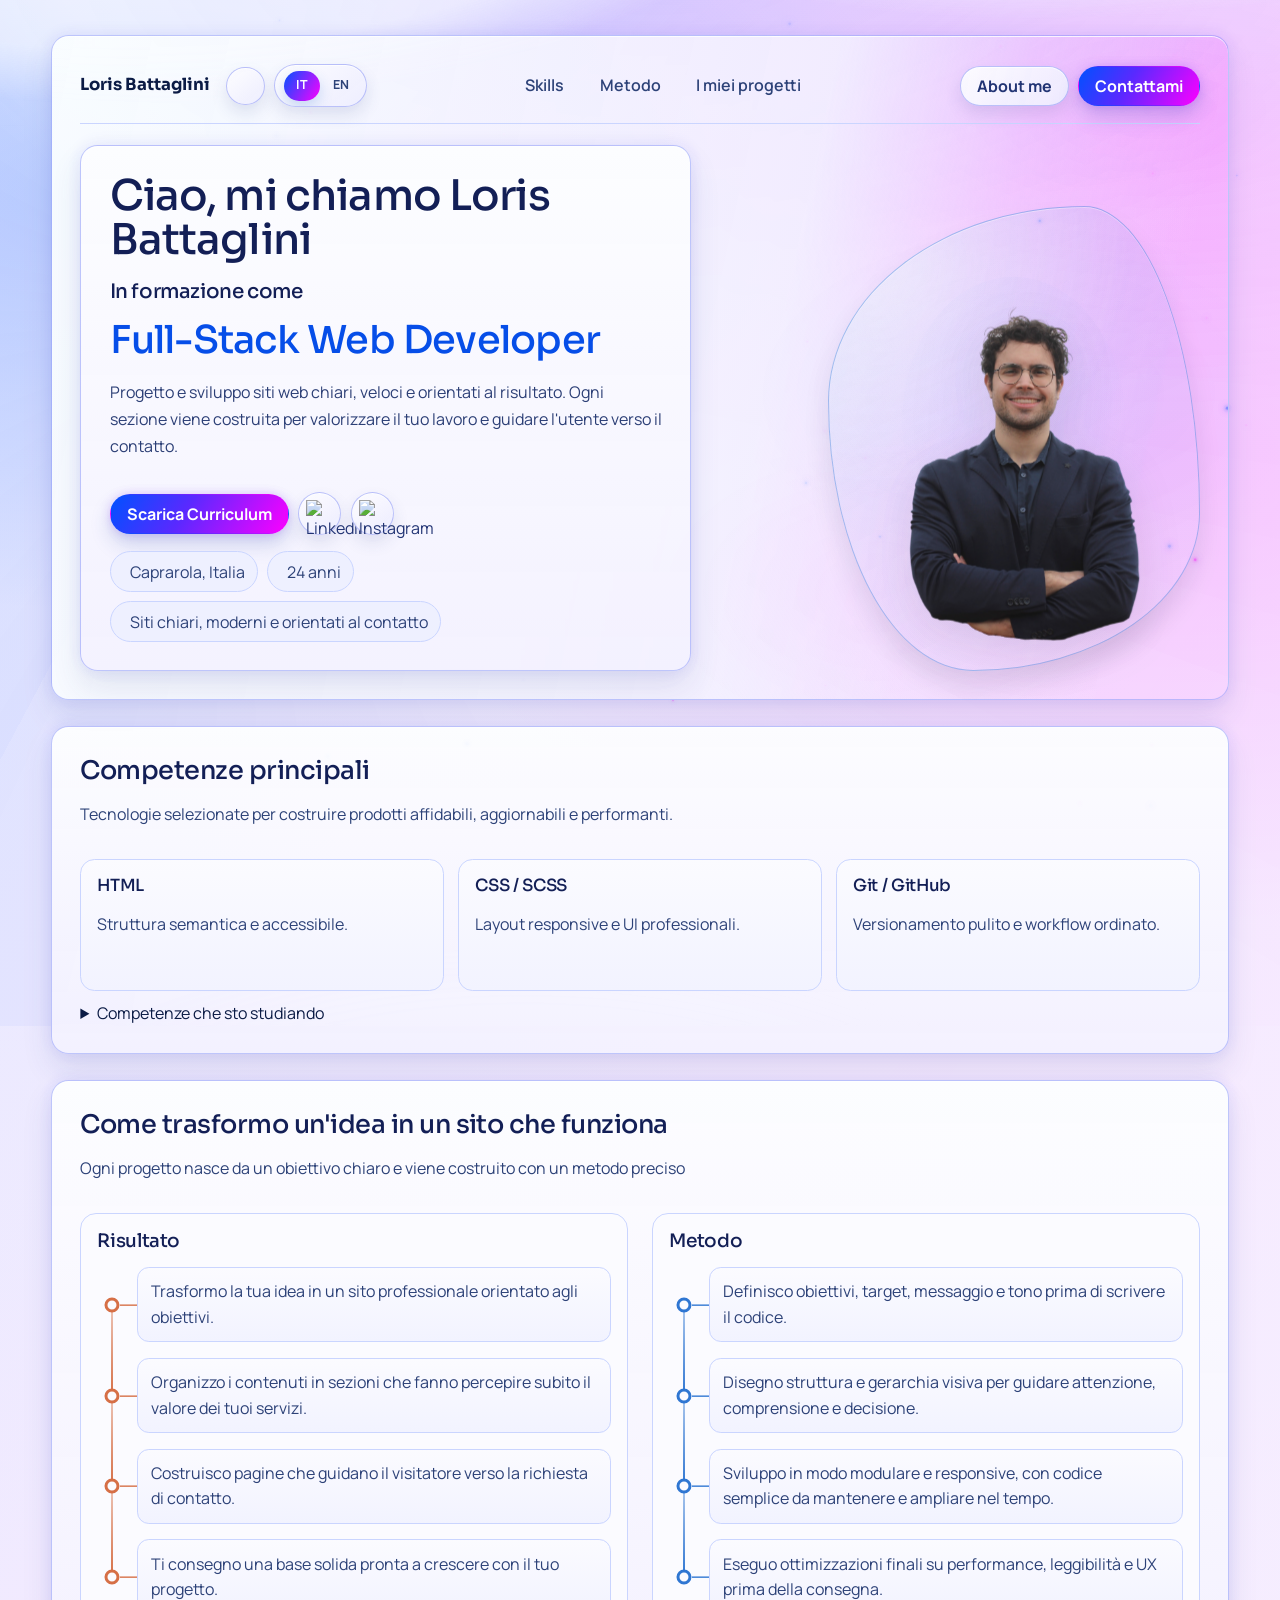
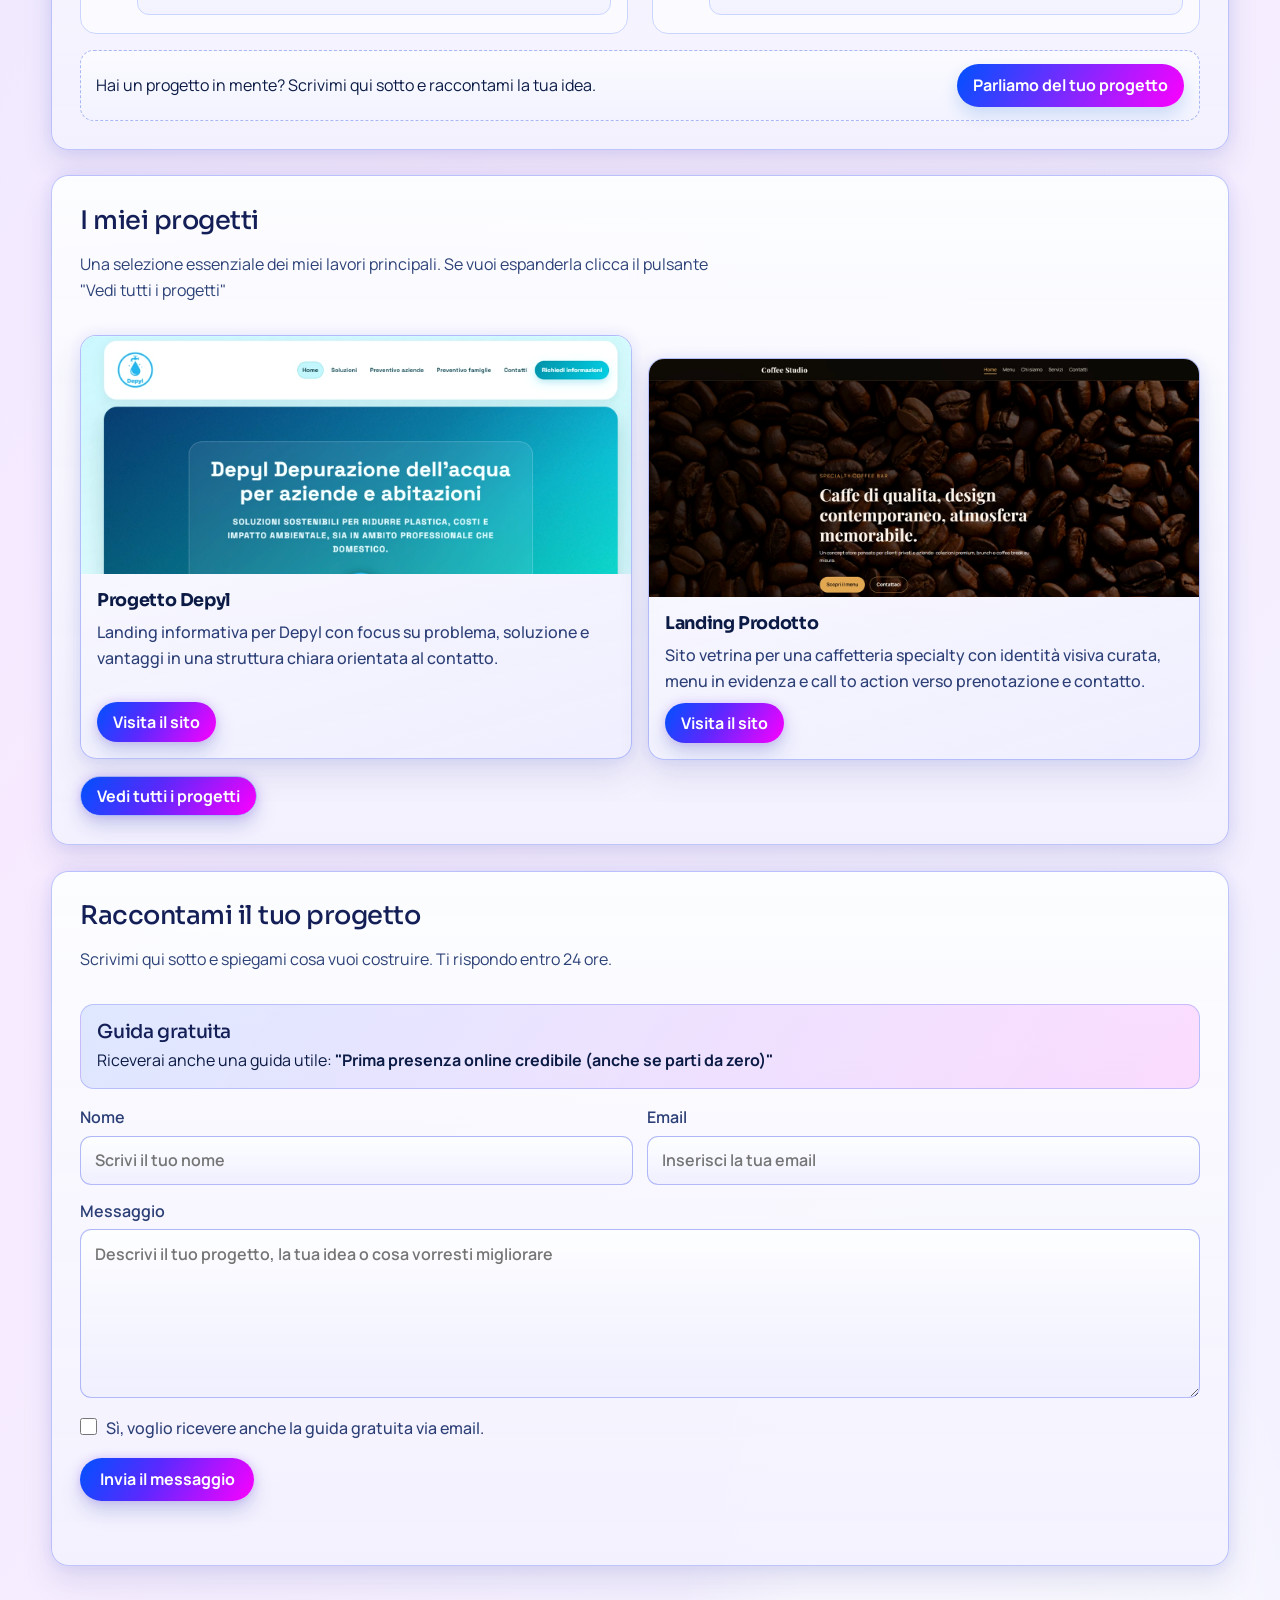
==== commit 706e457f: "open graph messi" ====
--- a/index.html
+++ b/index.html
@@ -4,22 +4,20 @@
   <meta charset="UTF-8">
   <meta name="viewport" content="width=device-width, initial-scale=1.0">
   <title>Loris Battaglini | Full-Stack Web Developer</title>
-  <meta name="description" content="Portfolio di Loris Battaglini, Full-Stack Web Developer: siti web chiari, veloci e orientati al risultato.">
-  <link rel="canonical" href="https://loris-battaglini.github.io/">
+  <meta name="description" content="Portfolio di Loris Battaglini, Full-Stack Web Developer: progetti web chiari, veloci e orientati al risultato.">
+  <link rel="canonical" href="https://lorispc11052001-stack.github.io/">
   <meta property="og:type" content="website">
+  <meta property="og:locale" content="it_IT">
   <meta property="og:site_name" content="Loris Battaglini Portfolio">
-  <meta property="og:locale" content="it_IT">
   <meta property="og:title" content="Loris Battaglini | Full-Stack Web Developer">
-  <meta property="og:description" content="Progetto e sviluppo siti web chiari, veloci e orientati al risultato.">
-  <meta property="og:url" content="https://loris-battaglini.github.io/">
-  <meta property="og:image" content="https://loris-battaglini.github.io/assets/img/siti/depyl-card.jpg">
-  <meta property="og:image:width" content="1400">
-  <meta property="og:image:height" content="880">
-  <meta property="og:image:alt" content="Anteprima portfolio web di Loris Battaglini">
+  <meta property="og:description" content="Portfolio di Loris Battaglini: sviluppo siti web chiari, moderni e orientati al risultato.">
+  <meta property="og:url" content="https://lorispc11052001-stack.github.io/">
+  <meta property="og:image" content="https://lorispc11052001-stack.github.io/assets/img/foto-loris-scelte/home-migliorata-definitiva.png">
+  <meta property="og:image:alt" content="Foto profilo di Loris Battaglini, Full-Stack Web Developer">
   <meta name="twitter:card" content="summary_large_image">
   <meta name="twitter:title" content="Loris Battaglini | Full-Stack Web Developer">
-  <meta name="twitter:description" content="Portfolio con progetti web, metodo di lavoro e contatto diretto.">
-  <meta name="twitter:image" content="https://loris-battaglini.github.io/assets/img/siti/depyl-card.jpg">
+  <meta name="twitter:description" content="Portfolio di Loris Battaglini: sviluppo siti web chiari, moderni e orientati al risultato.">
+  <meta name="twitter:image" content="https://lorispc11052001-stack.github.io/assets/img/foto-loris-scelte/home-migliorata-definitiva.png">
   <link rel="apple-touch-icon" sizes="180x180" href="assets/img/favicon/favicon_io/apple-touch-icon.png">
   <link rel="icon" type="image/png" sizes="32x32" href="assets/img/favicon/favicon_io/favicon-32x32.png">
   <link rel="icon" type="image/png" sizes="16x16" href="assets/img/favicon/favicon_io/favicon-16x16.png">
@@ -271,7 +269,7 @@
           <div class="card-body">
             <h5 class="card-title" data-i18n="projectDepylTitle">Progetto Depyl</h5>
             <p class="card-text" data-i18n="projectDepylText">Landing informativa per Depyl con focus su problema, soluzione e vantaggi in una struttura chiara orientata al contatto.</p>
-            <a href="https://loris-battaglini.github.io/depyl-per-portfolio/" class="btn btn-primary" target="_blank" rel="noopener noreferrer" data-i18n="projectVisitButton">Visita il sito</a>
+            <a href="https://lorispc11052001-stack.github.io/depyl-per-portfolio/" class="btn btn-primary" target="_blank" rel="noopener noreferrer" data-i18n="projectVisitButton">Visita il sito</a>
           </div>
         </article>
 
@@ -280,7 +278,7 @@
           <div class="card-body">
             <h5 class="card-title" data-i18n="projectCoffeeTitle">Landing Prodotto</h5>
             <p class="card-text" data-i18n="projectCoffeeText">Sito vetrina per una caffetteria specialty con identità visiva curata, menu in evidenza e call to action verso prenotazione e contatto.</p>
-            <a href="https://loris-battaglini.github.io/Coffe-Studio/" class="btn btn-primary" target="_blank" rel="noopener noreferrer" data-i18n="projectVisitButton">Visita il sito</a>
+            <a href="https://lorispc11052001-stack.github.io/Coffe-Studio/" class="btn btn-primary" target="_blank" rel="noopener noreferrer" data-i18n="projectVisitButton">Visita il sito</a>
           </div>
         </article>
       </div>
@@ -307,7 +305,7 @@
                   <div class="card-body">
                     <h5 class="card-title" data-i18n="projectDepylTitle">Progetto Depyl</h5>
                     <p class="card-text" data-i18n="projectDepylText">Landing informativa per Depyl con focus su problema, soluzione e vantaggi in una struttura chiara orientata al contatto.</p>
-                    <a href="https://loris-battaglini.github.io/depyl-per-portfolio/" class="btn btn-primary" target="_blank" rel="noopener noreferrer" data-i18n="projectVisitButton">Visita il sito</a>
+                    <a href="https://lorispc11052001-stack.github.io/depyl-per-portfolio/" class="btn btn-primary" target="_blank" rel="noopener noreferrer" data-i18n="projectVisitButton">Visita il sito</a>
                   </div>
                 </article>
 
@@ -316,7 +314,7 @@
                   <div class="card-body">
                     <h5 class="card-title" data-i18n="projectCoffeeTitle">Landing Prodotto</h5>
                     <p class="card-text" data-i18n="projectCoffeeText">Sito vetrina per una caffetteria specialty con identità visiva curata, menu in evidenza e call to action verso prenotazione e contatto.</p>
-                    <a href="https://loris-battaglini.github.io/Coffe-Studio/" class="btn btn-primary" target="_blank" rel="noopener noreferrer" data-i18n="projectVisitButton">Visita il sito</a>
+                    <a href="https://lorispc11052001-stack.github.io/Coffe-Studio/" class="btn btn-primary" target="_blank" rel="noopener noreferrer" data-i18n="projectVisitButton">Visita il sito</a>
                   </div>
                 </article>
               </div>
@@ -395,7 +393,7 @@
         </p>
       </div>
 
-      <form action="#" method="post" id="form" data-emailjs-public-key="T2bpxcVtjxQ6zZcn9" data-emailjs-service-id="service_ic7rh6l" data-emailjs-template-id="template_lov96ss" data-emailjs-autoreply-template-id="template_deuf5cu" data-emailjs-autoreply-template-id-en="" data-checklist-url="assets/html/guida-presenza-online.html" data-checklist-url-en="assets/html/guida-presenza-online-en.html" data-success-url="assets/html/form-success.html">
+      <form action="#" method="post" id="form" data-emailjs-public-key="T2bpxcVtjxQ6zZcn9" data-emailjs-service-id="service_ic7rh6l" data-emailjs-template-id="template_lov96ss" data-emailjs-autoreply-template-id="template_deuf5cu" data-emailjs-autoreply-template-id-en="" data-checklist-url="https://lorispc11052001-stack.github.io/portfolio-personale/assets/html/guida-presenza-online.html" data-checklist-url-en="https://lorispc11052001-stack.github.io/portfolio-personale/assets/html/guida-presenza-online-en.html" data-success-url="assets/html/form-success.html">
         <label for="text">
           <span data-i18n="formNameLabel">Nome</span>
           <input type="text" placeholder="Scrivi il tuo nome" id="text" name="nome-utente" autocomplete="name" minlength="2" required data-i18n-placeholder="formNamePlaceholder">
@@ -1570,7 +1568,7 @@
         projectAnimationLastTime = now;
 
         projectSliderStates.forEach(function (state) {
-          if (!state.isVisible || state.isAutoPaused || state.isInteractionPaused || state.isManualAnimating) return;
+          if (!state.isVisible || state.isAutoPaused || state.isManualAnimating) return;
           state.offset -= state.speed * elapsed;
           normalizeForwardLoop(state);
           applyLaneTransform(state);
@@ -1612,7 +1610,6 @@
             lane: lane,
             toggleButton: toggleButton,
             isAutoPaused: false,
-            isInteractionPaused: false,
             isManualAnimating: false,
             isVisible: false,
             offset: 0,
@@ -1634,42 +1631,8 @@
             }
           });
 
-          if ('PointerEvent' in window) {
-            slider.addEventListener('pointerenter', function (event) {
-              if (event.pointerType !== 'mouse') return;
-              state.isInteractionPaused = true;
-            });
-
-            slider.addEventListener('pointerleave', function (event) {
-              if (event.pointerType !== 'mouse') return;
-              state.isInteractionPaused = false;
-            });
-          } else {
-            slider.addEventListener('mouseenter', function () {
-              state.isInteractionPaused = true;
-            });
-
-            slider.addEventListener('mouseleave', function () {
-              state.isInteractionPaused = false;
-            });
-          }
-
-          slider.addEventListener('focusin', function () {
-            state.isInteractionPaused = true;
-          });
-
-          slider.addEventListener('focusout', function (event) {
-            if (event.relatedTarget && slider.contains(event.relatedTarget)) return;
-            state.isInteractionPaused = false;
-          });
-
           (function enableSliderSwipe() {
             let ignoreNextClick = false;
-            const interactiveSelector = 'a[href], button, input, select, textarea, label, [role="button"]';
-
-            function isInteractiveElement(target) {
-              return target instanceof Element && Boolean(target.closest(interactiveSelector));
-            }
 
             function getSwipeThreshold() {
               const firstCard = state.lane.firstElementChild;
@@ -1718,7 +1681,6 @@
               slider.addEventListener('pointerdown', function (event) {
                 if (typeof event.button === 'number' && event.button !== 0) return;
                 if (state.isManualAnimating) return;
-                if (isInteractiveElement(event.target)) return;
                 pointerSwipe.isTracking = true;
                 pointerSwipe.pointerId = event.pointerId;
                 pointerSwipe.startX = event.clientX;
@@ -1826,7 +1788,6 @@
             slider.addEventListener('touchstart', function (event) {
               if (!event.touches || event.touches.length === 0) return;
               if (state.isManualAnimating) return;
-              if (isInteractiveElement(event.target)) return;
               const primaryTouch = event.touches[0];
               touchSwipe.isTracking = true;
               touchSwipe.touchId = primaryTouch.identifier;
@@ -1932,7 +1893,6 @@
           setupProjectSliders();
           projectSliderStates.forEach(function (state) {
             state.isVisible = true;
-            state.isInteractionPaused = false;
             updateSliderEdgeOffset(state);
             snapLaneToCenter(state, 0);
             applyLaneTransform(state);
@@ -1943,7 +1903,6 @@
 
         projectSliderStates.forEach(function (state) {
           state.isVisible = false;
-          state.isInteractionPaused = false;
         });
         stopProjectAnimationLoop();
       }
@@ -1981,7 +1940,7 @@
         activeTimer = setTimeout(function () {
           section.classList.remove('section-focus');
           if (activeSection === section) activeSection = null;
-        }, 1050);
+        }, 1700);
       }
 
       function navigateToTarget(targetId) {
@@ -2000,7 +1959,7 @@
 
         setTimeout(function () {
           highlightSection(targetId);
-        }, useDefaultTopScroll ? 180 : 240);
+        }, useDefaultTopScroll ? 360 : 460);
 
         return true;
       }
--- a/assets/css/style.css
+++ b/assets/css/style.css
@@ -2859,6 +2859,10 @@
 .section-focus .metodo-track,
 .section-focus .metodo-item p,
 .section-focus .project-card,
+.section-focus .footer-lead-magnet,
+.section-focus > label:not(.form-honeypot),
+.section-focus form > label:not(.form-honeypot),
+.section-focus .lead-magnet-consent,
 .section-focus form,
 .section-focus input,
 .section-focus textarea {
@@ -2867,11 +2871,58 @@
   animation: section-inner-focus-fade 1.35s ease;
 }
 
+.section-focus .footer-lead-magnet,
+.section-focus > label:not(.form-honeypot),
+.section-focus form > label:not(.form-honeypot),
+.section-focus .lead-magnet-consent {
+  border-radius: 0.85rem;
+}
+
 .section-focus .project-card,
 .section-focus .skill-inside-container,
 .section-focus .metodo-track,
-.section-focus .metodo-item p {
+.section-focus .metodo-item p,
+.section-focus .footer-lead-magnet,
+.section-focus > label:not(.form-honeypot),
+.section-focus form > label:not(.form-honeypot),
+.section-focus .lead-magnet-consent {
   background: linear-gradient(180deg, var(--card-bg), var(--card-bg-soft));
+}
+
+body.theme-dark .section-focus,
+html.theme-dark body .section-focus {
+  border-color: rgba(239, 247, 255, 0.96);
+  box-shadow: 0 0 0 2px rgba(239, 247, 255, 0.4), 0 0 14px rgba(220, 240, 255, 0.24), 0 18px 34px rgba(6, 18, 36, 0.48);
+  animation: section-focus-fade-dark 0.9s ease;
+}
+
+body.theme-dark .section-focus .skill-inside-container,
+body.theme-dark .section-focus .learning-dropdown,
+body.theme-dark .section-focus .metodo-track,
+body.theme-dark .section-focus .metodo-item p,
+body.theme-dark .section-focus .project-card,
+body.theme-dark .section-focus .footer-lead-magnet,
+body.theme-dark .section-focus > label:not(.form-honeypot),
+body.theme-dark .section-focus form > label:not(.form-honeypot),
+body.theme-dark .section-focus .lead-magnet-consent,
+body.theme-dark .section-focus form,
+body.theme-dark .section-focus input,
+body.theme-dark .section-focus textarea,
+html.theme-dark body .section-focus .skill-inside-container,
+html.theme-dark body .section-focus .learning-dropdown,
+html.theme-dark body .section-focus .metodo-track,
+html.theme-dark body .section-focus .metodo-item p,
+html.theme-dark body .section-focus .project-card,
+html.theme-dark body .section-focus .footer-lead-magnet,
+html.theme-dark body .section-focus > label:not(.form-honeypot),
+html.theme-dark body .section-focus form > label:not(.form-honeypot),
+html.theme-dark body .section-focus .lead-magnet-consent,
+html.theme-dark body .section-focus form,
+html.theme-dark body .section-focus input,
+html.theme-dark body .section-focus textarea {
+  border-color: rgba(239, 247, 255, 0.68);
+  box-shadow: 0 0 0 1px rgba(239, 247, 255, 0.24), 0 0 10px rgba(220, 240, 255, 0.14);
+  animation: section-inner-focus-fade-dark 0.84s ease;
 }
 
 @keyframes section-focus-fade {
@@ -2894,6 +2945,30 @@
   }
   100% {
     box-shadow: 0 0 0 2px rgba(47, 118, 210, 0.1);
+  }
+}
+
+@keyframes section-focus-fade-dark {
+  0% {
+    box-shadow: 0 0 0 0 rgba(239, 247, 255, 0.56), 0 14px 28px rgba(6, 18, 36, 0.42);
+  }
+  60% {
+    box-shadow: 0 0 0 5px rgba(239, 247, 255, 0.24), 0 0 18px rgba(220, 240, 255, 0.2), 0 22px 40px rgba(6, 18, 36, 0.56);
+  }
+  100% {
+    box-shadow: 0 0 0 2px rgba(239, 247, 255, 0.4), 0 0 14px rgba(220, 240, 255, 0.24), 0 18px 34px rgba(6, 18, 36, 0.48);
+  }
+}
+
+@keyframes section-inner-focus-fade-dark {
+  0% {
+    box-shadow: 0 0 0 0 rgba(239, 247, 255, 0.38);
+  }
+  70% {
+    box-shadow: 0 0 0 2px rgba(239, 247, 255, 0.12);
+  }
+  100% {
+    box-shadow: 0 0 0 1px rgba(239, 247, 255, 0.24), 0 0 10px rgba(220, 240, 255, 0.14);
   }
 }
 .section-heading {
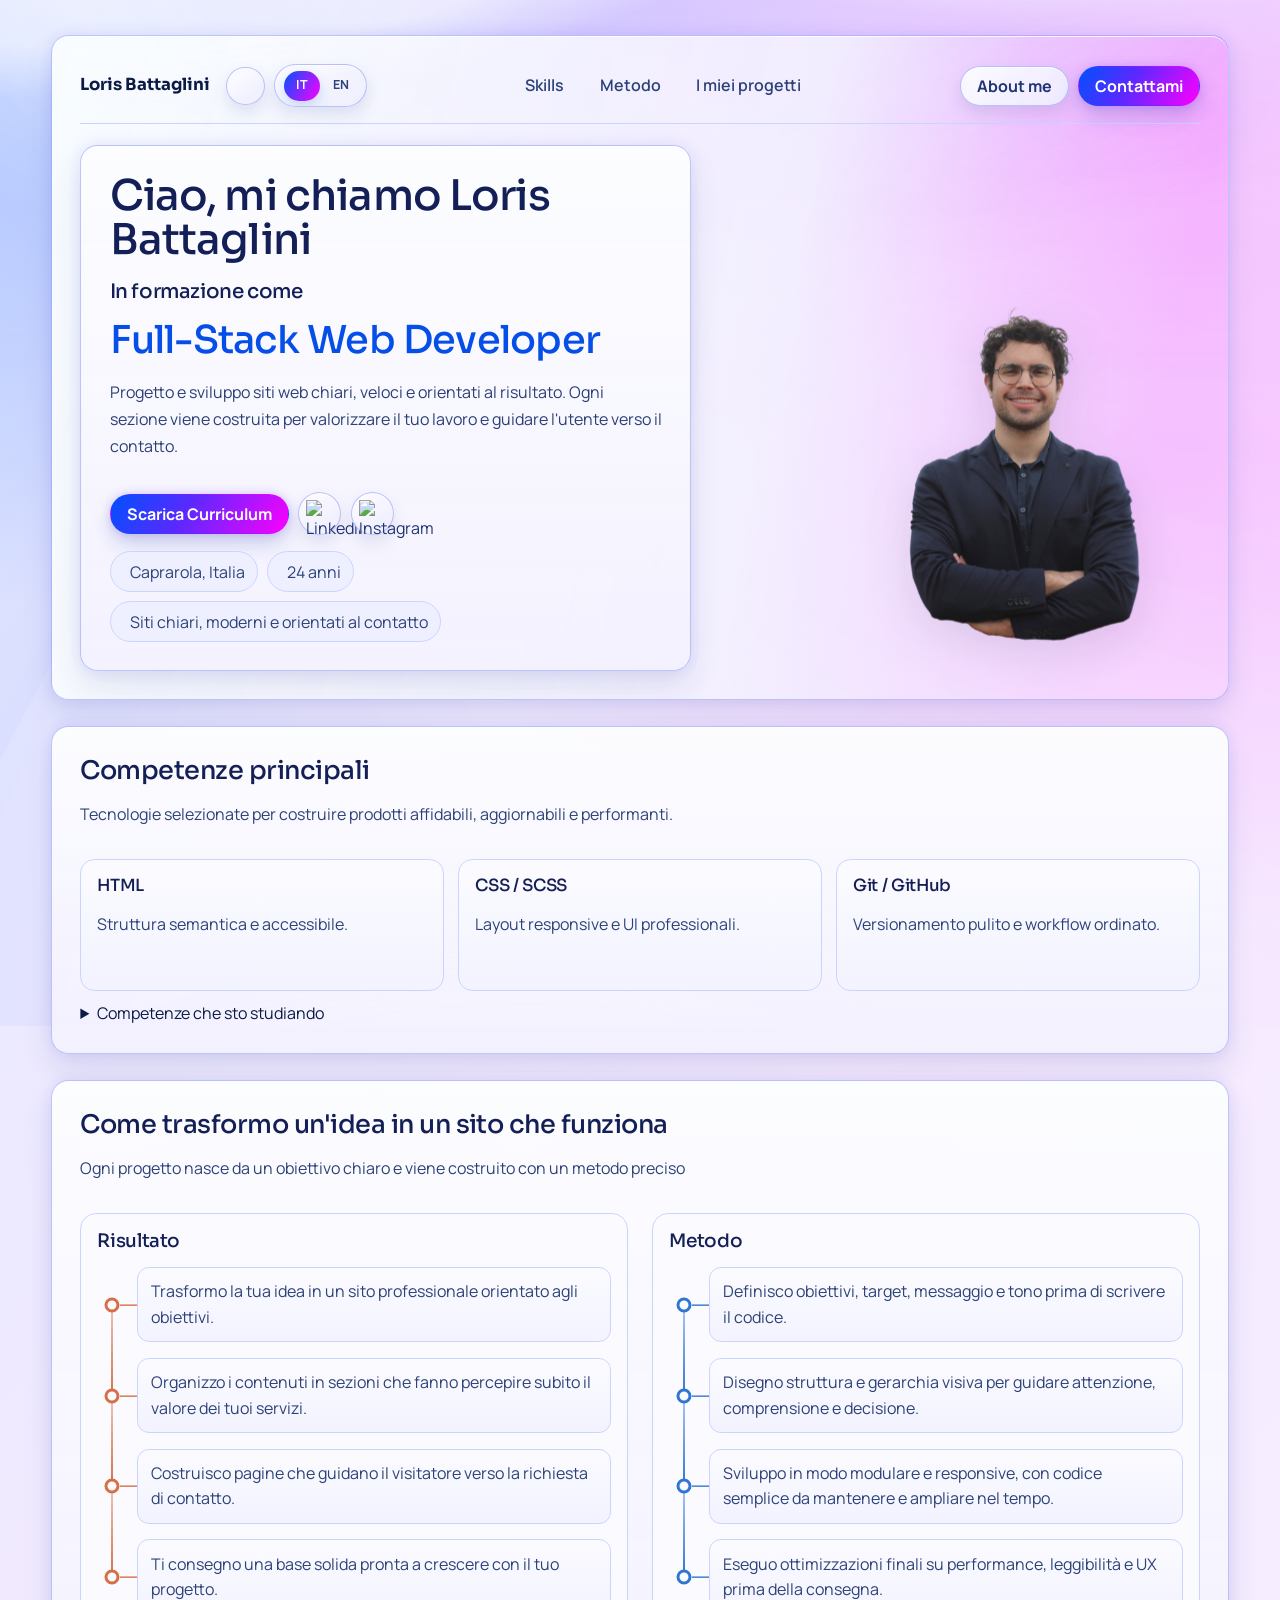
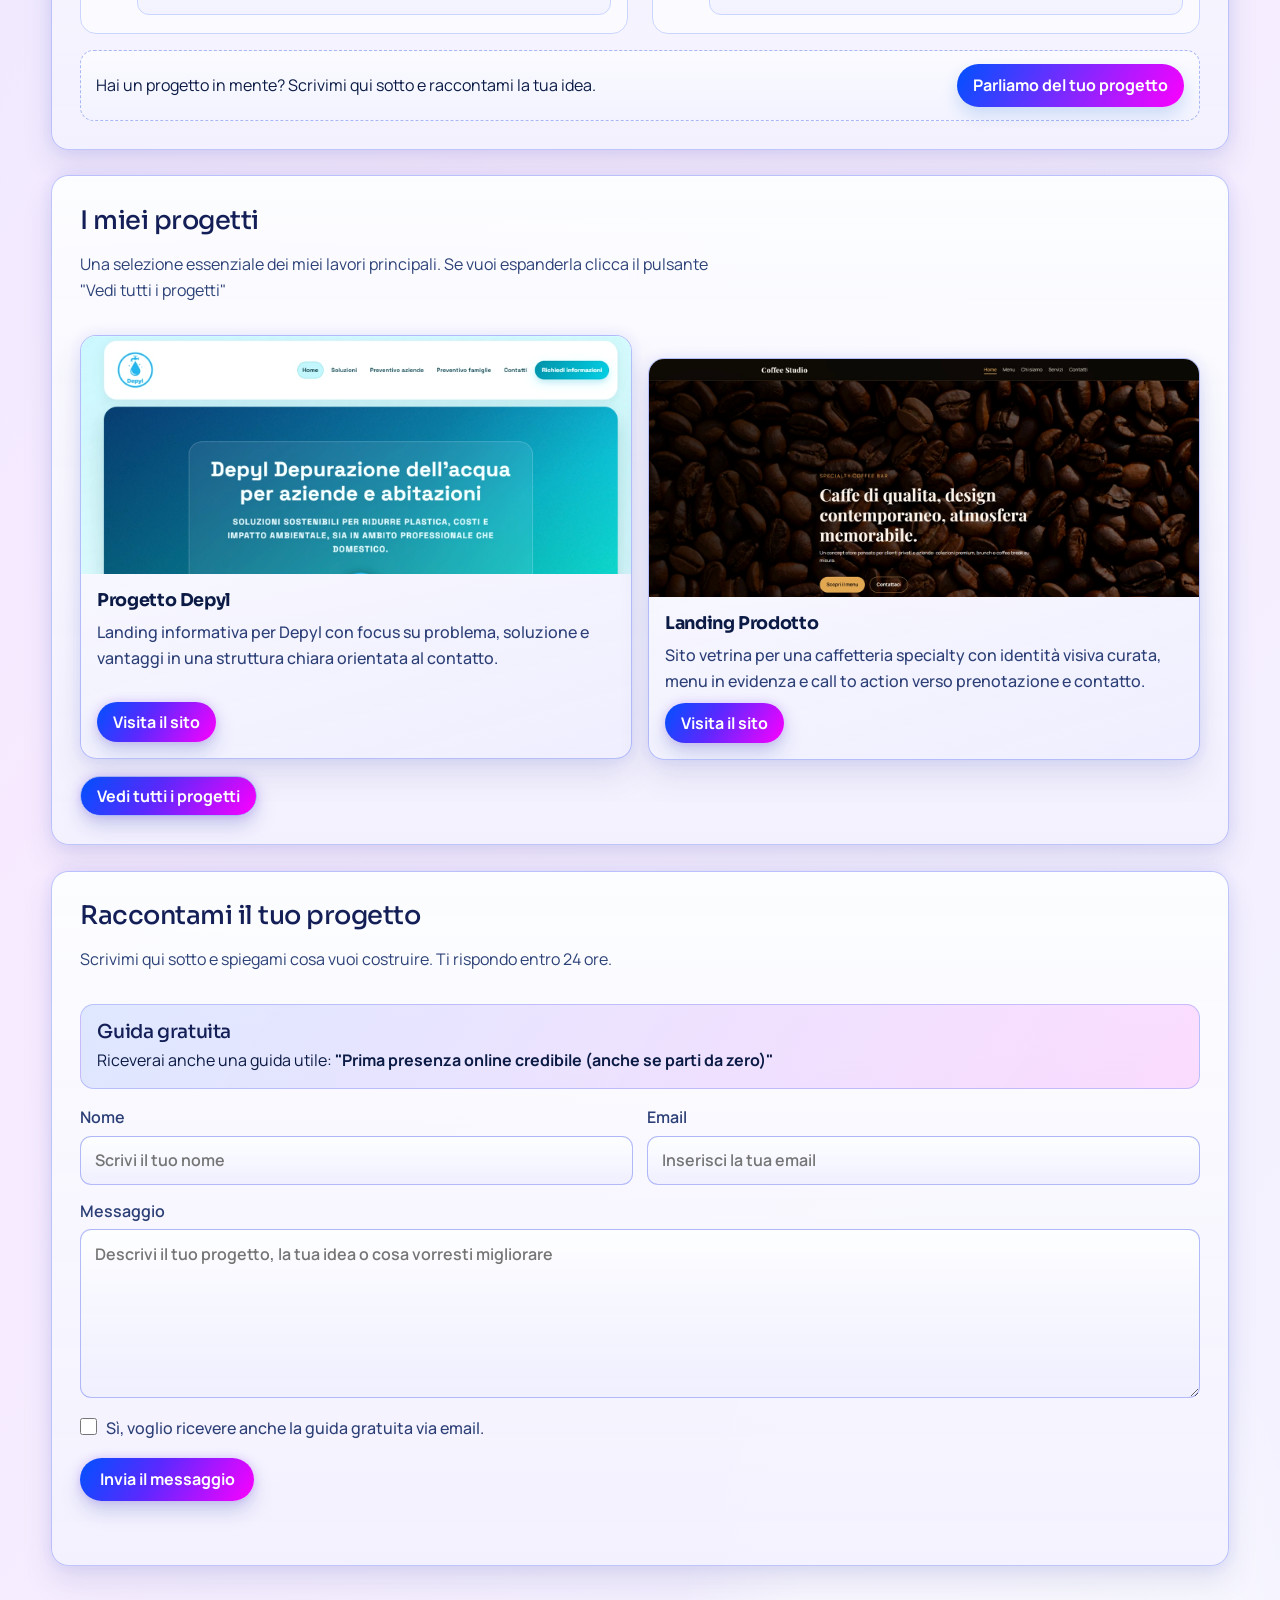
==== commit 3b3c6cc1: "tutto ok" ====
--- a/index.html
+++ b/index.html
@@ -7,12 +7,14 @@
   <meta name="description" content="Portfolio di Loris Battaglini, Full-Stack Web Developer: progetti web chiari, veloci e orientati al risultato.">
   <link rel="canonical" href="https://lorispc11052001-stack.github.io/">
   <meta property="og:type" content="website">
+  <meta property="og:site_name" content="Loris Battaglini Portfolio">
   <meta property="og:locale" content="it_IT">
-  <meta property="og:site_name" content="Loris Battaglini Portfolio">
   <meta property="og:title" content="Loris Battaglini | Full-Stack Web Developer">
   <meta property="og:description" content="Portfolio di Loris Battaglini: sviluppo siti web chiari, moderni e orientati al risultato.">
   <meta property="og:url" content="https://lorispc11052001-stack.github.io/">
   <meta property="og:image" content="https://lorispc11052001-stack.github.io/assets/img/foto-loris-scelte/home-migliorata-definitiva.png">
+  <meta property="og:image:width" content="3456">
+  <meta property="og:image:height" content="2304">
   <meta property="og:image:alt" content="Foto profilo di Loris Battaglini, Full-Stack Web Developer">
   <meta name="twitter:card" content="summary_large_image">
   <meta name="twitter:title" content="Loris Battaglini | Full-Stack Web Developer">
@@ -269,7 +271,7 @@
           <div class="card-body">
             <h5 class="card-title" data-i18n="projectDepylTitle">Progetto Depyl</h5>
             <p class="card-text" data-i18n="projectDepylText">Landing informativa per Depyl con focus su problema, soluzione e vantaggi in una struttura chiara orientata al contatto.</p>
-            <a href="https://lorispc11052001-stack.github.io/depyl-per-portfolio/" class="btn btn-primary" target="_blank" rel="noopener noreferrer" data-i18n="projectVisitButton">Visita il sito</a>
+            <a href="https://loris-battaglini.github.io/depyl-per-portfolio/" class="btn btn-primary" target="_blank" rel="noopener noreferrer" data-i18n="projectVisitButton">Visita il sito</a>
           </div>
         </article>
 
@@ -278,7 +280,7 @@
           <div class="card-body">
             <h5 class="card-title" data-i18n="projectCoffeeTitle">Landing Prodotto</h5>
             <p class="card-text" data-i18n="projectCoffeeText">Sito vetrina per una caffetteria specialty con identità visiva curata, menu in evidenza e call to action verso prenotazione e contatto.</p>
-            <a href="https://lorispc11052001-stack.github.io/Coffe-Studio/" class="btn btn-primary" target="_blank" rel="noopener noreferrer" data-i18n="projectVisitButton">Visita il sito</a>
+            <a href="https://loris-battaglini.github.io/Coffe-Studio/" class="btn btn-primary" target="_blank" rel="noopener noreferrer" data-i18n="projectVisitButton">Visita il sito</a>
           </div>
         </article>
       </div>
@@ -305,7 +307,7 @@
                   <div class="card-body">
                     <h5 class="card-title" data-i18n="projectDepylTitle">Progetto Depyl</h5>
                     <p class="card-text" data-i18n="projectDepylText">Landing informativa per Depyl con focus su problema, soluzione e vantaggi in una struttura chiara orientata al contatto.</p>
-                    <a href="https://lorispc11052001-stack.github.io/depyl-per-portfolio/" class="btn btn-primary" target="_blank" rel="noopener noreferrer" data-i18n="projectVisitButton">Visita il sito</a>
+                    <a href="https://loris-battaglini.github.io/depyl-per-portfolio/" class="btn btn-primary" target="_blank" rel="noopener noreferrer" data-i18n="projectVisitButton">Visita il sito</a>
                   </div>
                 </article>
 
@@ -314,7 +316,7 @@
                   <div class="card-body">
                     <h5 class="card-title" data-i18n="projectCoffeeTitle">Landing Prodotto</h5>
                     <p class="card-text" data-i18n="projectCoffeeText">Sito vetrina per una caffetteria specialty con identità visiva curata, menu in evidenza e call to action verso prenotazione e contatto.</p>
-                    <a href="https://lorispc11052001-stack.github.io/Coffe-Studio/" class="btn btn-primary" target="_blank" rel="noopener noreferrer" data-i18n="projectVisitButton">Visita il sito</a>
+                    <a href="https://loris-battaglini.github.io/Coffe-Studio/" class="btn btn-primary" target="_blank" rel="noopener noreferrer" data-i18n="projectVisitButton">Visita il sito</a>
                   </div>
                 </article>
               </div>
@@ -393,7 +395,7 @@
         </p>
       </div>
 
-      <form action="#" method="post" id="form" data-emailjs-public-key="T2bpxcVtjxQ6zZcn9" data-emailjs-service-id="service_ic7rh6l" data-emailjs-template-id="template_lov96ss" data-emailjs-autoreply-template-id="template_deuf5cu" data-emailjs-autoreply-template-id-en="" data-checklist-url="https://lorispc11052001-stack.github.io/portfolio-personale/assets/html/guida-presenza-online.html" data-checklist-url-en="https://lorispc11052001-stack.github.io/portfolio-personale/assets/html/guida-presenza-online-en.html" data-success-url="assets/html/form-success.html">
+      <form action="#" method="post" id="form" data-emailjs-public-key="T2bpxcVtjxQ6zZcn9" data-emailjs-service-id="service_ic7rh6l" data-emailjs-template-id="template_lov96ss" data-emailjs-autoreply-template-id="template_deuf5cu" data-emailjs-autoreply-template-id-en="" data-checklist-url="assets/html/guida-presenza-online.html" data-checklist-url-en="assets/html/guida-presenza-online-en.html" data-success-url="assets/html/form-success.html">
         <label for="text">
           <span data-i18n="formNameLabel">Nome</span>
           <input type="text" placeholder="Scrivi il tuo nome" id="text" name="nome-utente" autocomplete="name" minlength="2" required data-i18n-placeholder="formNamePlaceholder">
@@ -1568,7 +1570,7 @@
         projectAnimationLastTime = now;
 
         projectSliderStates.forEach(function (state) {
-          if (!state.isVisible || state.isAutoPaused || state.isManualAnimating) return;
+          if (!state.isVisible || state.isAutoPaused || state.isInteractionPaused || state.isManualAnimating) return;
           state.offset -= state.speed * elapsed;
           normalizeForwardLoop(state);
           applyLaneTransform(state);
@@ -1610,6 +1612,7 @@
             lane: lane,
             toggleButton: toggleButton,
             isAutoPaused: false,
+            isInteractionPaused: false,
             isManualAnimating: false,
             isVisible: false,
             offset: 0,
@@ -1631,8 +1634,42 @@
             }
           });
 
+          if ('PointerEvent' in window) {
+            slider.addEventListener('pointerenter', function (event) {
+              if (event.pointerType !== 'mouse') return;
+              state.isInteractionPaused = true;
+            });
+
+            slider.addEventListener('pointerleave', function (event) {
+              if (event.pointerType !== 'mouse') return;
+              state.isInteractionPaused = false;
+            });
+          } else {
+            slider.addEventListener('mouseenter', function () {
+              state.isInteractionPaused = true;
+            });
+
+            slider.addEventListener('mouseleave', function () {
+              state.isInteractionPaused = false;
+            });
+          }
+
+          slider.addEventListener('focusin', function () {
+            state.isInteractionPaused = true;
+          });
+
+          slider.addEventListener('focusout', function (event) {
+            if (event.relatedTarget && slider.contains(event.relatedTarget)) return;
+            state.isInteractionPaused = false;
+          });
+
           (function enableSliderSwipe() {
             let ignoreNextClick = false;
+            const interactiveSelector = 'a[href], button, input, select, textarea, label, [role="button"]';
+
+            function isInteractiveElement(target) {
+              return target instanceof Element && Boolean(target.closest(interactiveSelector));
+            }
 
             function getSwipeThreshold() {
               const firstCard = state.lane.firstElementChild;
@@ -1681,6 +1718,7 @@
               slider.addEventListener('pointerdown', function (event) {
                 if (typeof event.button === 'number' && event.button !== 0) return;
                 if (state.isManualAnimating) return;
+                if (isInteractiveElement(event.target)) return;
                 pointerSwipe.isTracking = true;
                 pointerSwipe.pointerId = event.pointerId;
                 pointerSwipe.startX = event.clientX;
@@ -1788,6 +1826,7 @@
             slider.addEventListener('touchstart', function (event) {
               if (!event.touches || event.touches.length === 0) return;
               if (state.isManualAnimating) return;
+              if (isInteractiveElement(event.target)) return;
               const primaryTouch = event.touches[0];
               touchSwipe.isTracking = true;
               touchSwipe.touchId = primaryTouch.identifier;
@@ -1893,6 +1932,7 @@
           setupProjectSliders();
           projectSliderStates.forEach(function (state) {
             state.isVisible = true;
+            state.isInteractionPaused = false;
             updateSliderEdgeOffset(state);
             snapLaneToCenter(state, 0);
             applyLaneTransform(state);
@@ -1903,6 +1943,7 @@
 
         projectSliderStates.forEach(function (state) {
           state.isVisible = false;
+          state.isInteractionPaused = false;
         });
         stopProjectAnimationLoop();
       }
@@ -1940,7 +1981,7 @@
         activeTimer = setTimeout(function () {
           section.classList.remove('section-focus');
           if (activeSection === section) activeSection = null;
-        }, 1700);
+        }, 1050);
       }
 
       function navigateToTarget(targetId) {
@@ -1959,7 +2000,7 @@
 
         setTimeout(function () {
           highlightSection(targetId);
-        }, useDefaultTopScroll ? 360 : 460);
+        }, useDefaultTopScroll ? 180 : 240);
 
         return true;
       }
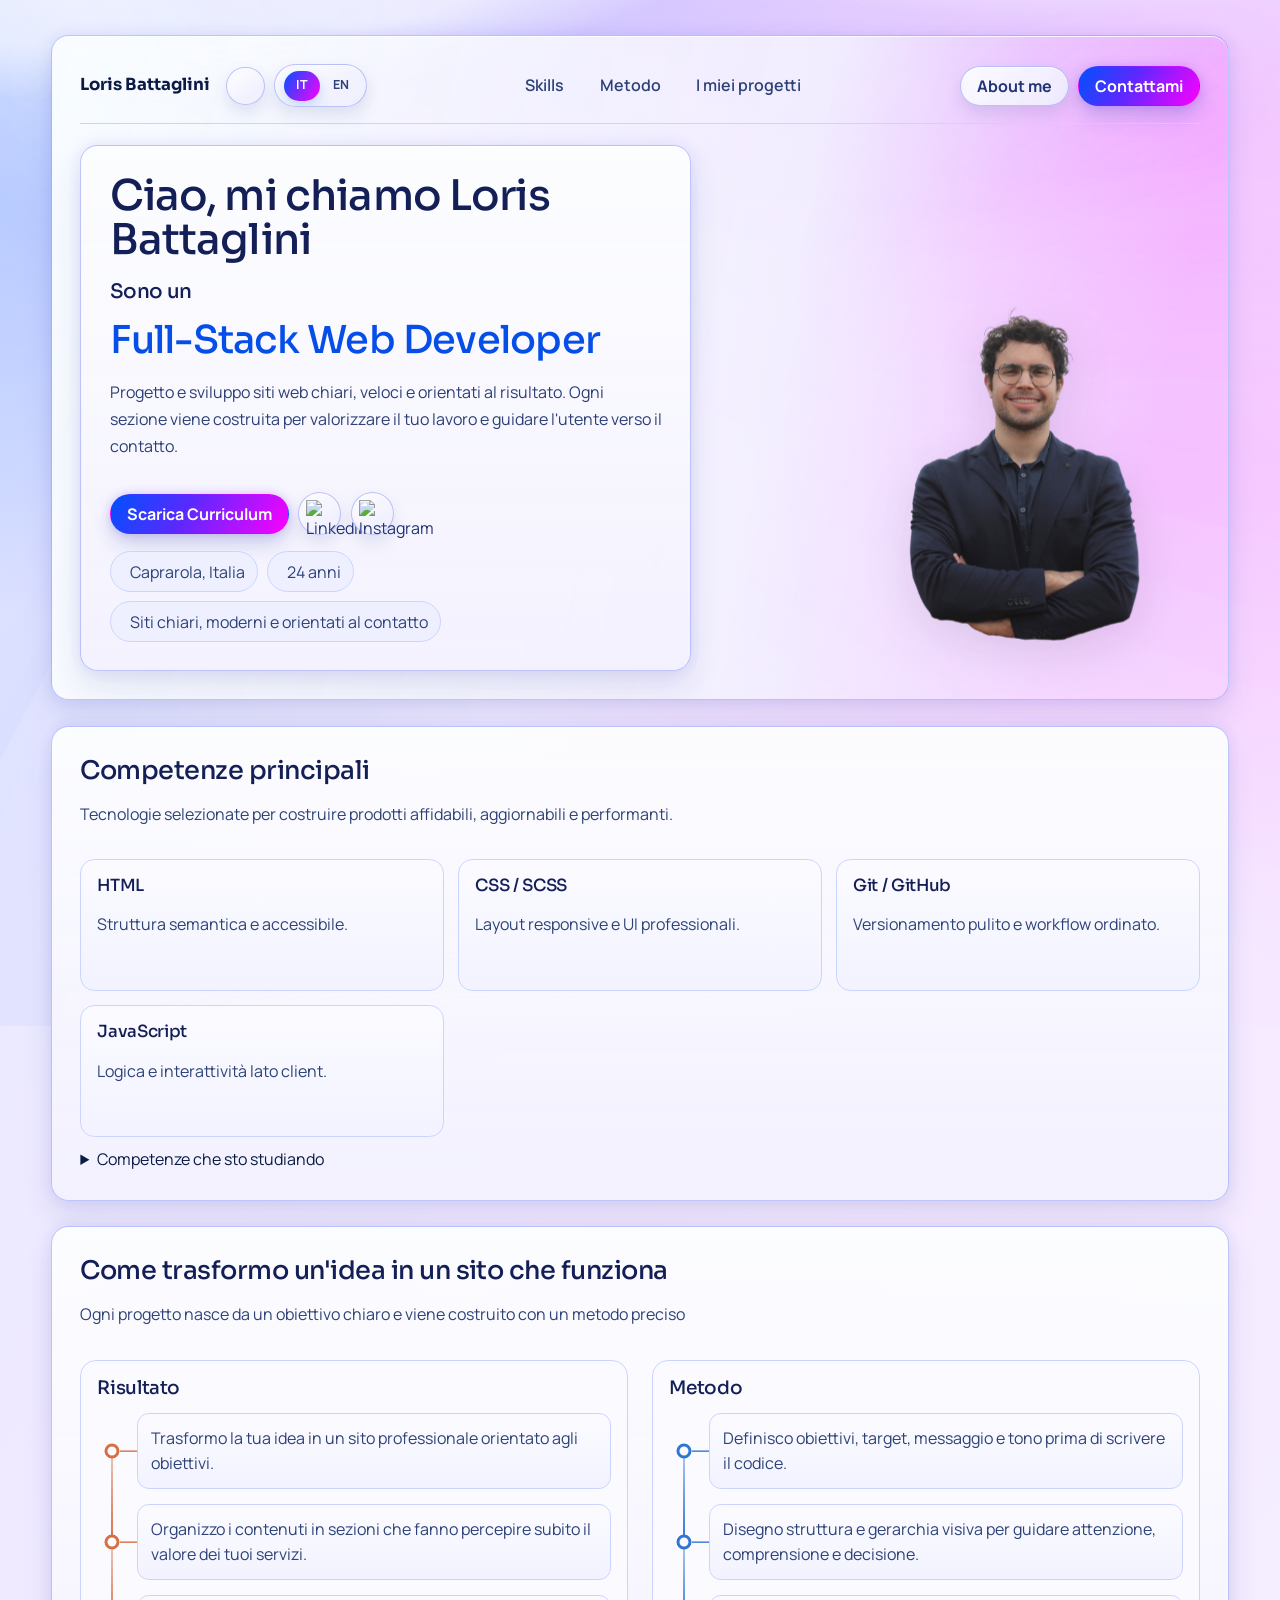
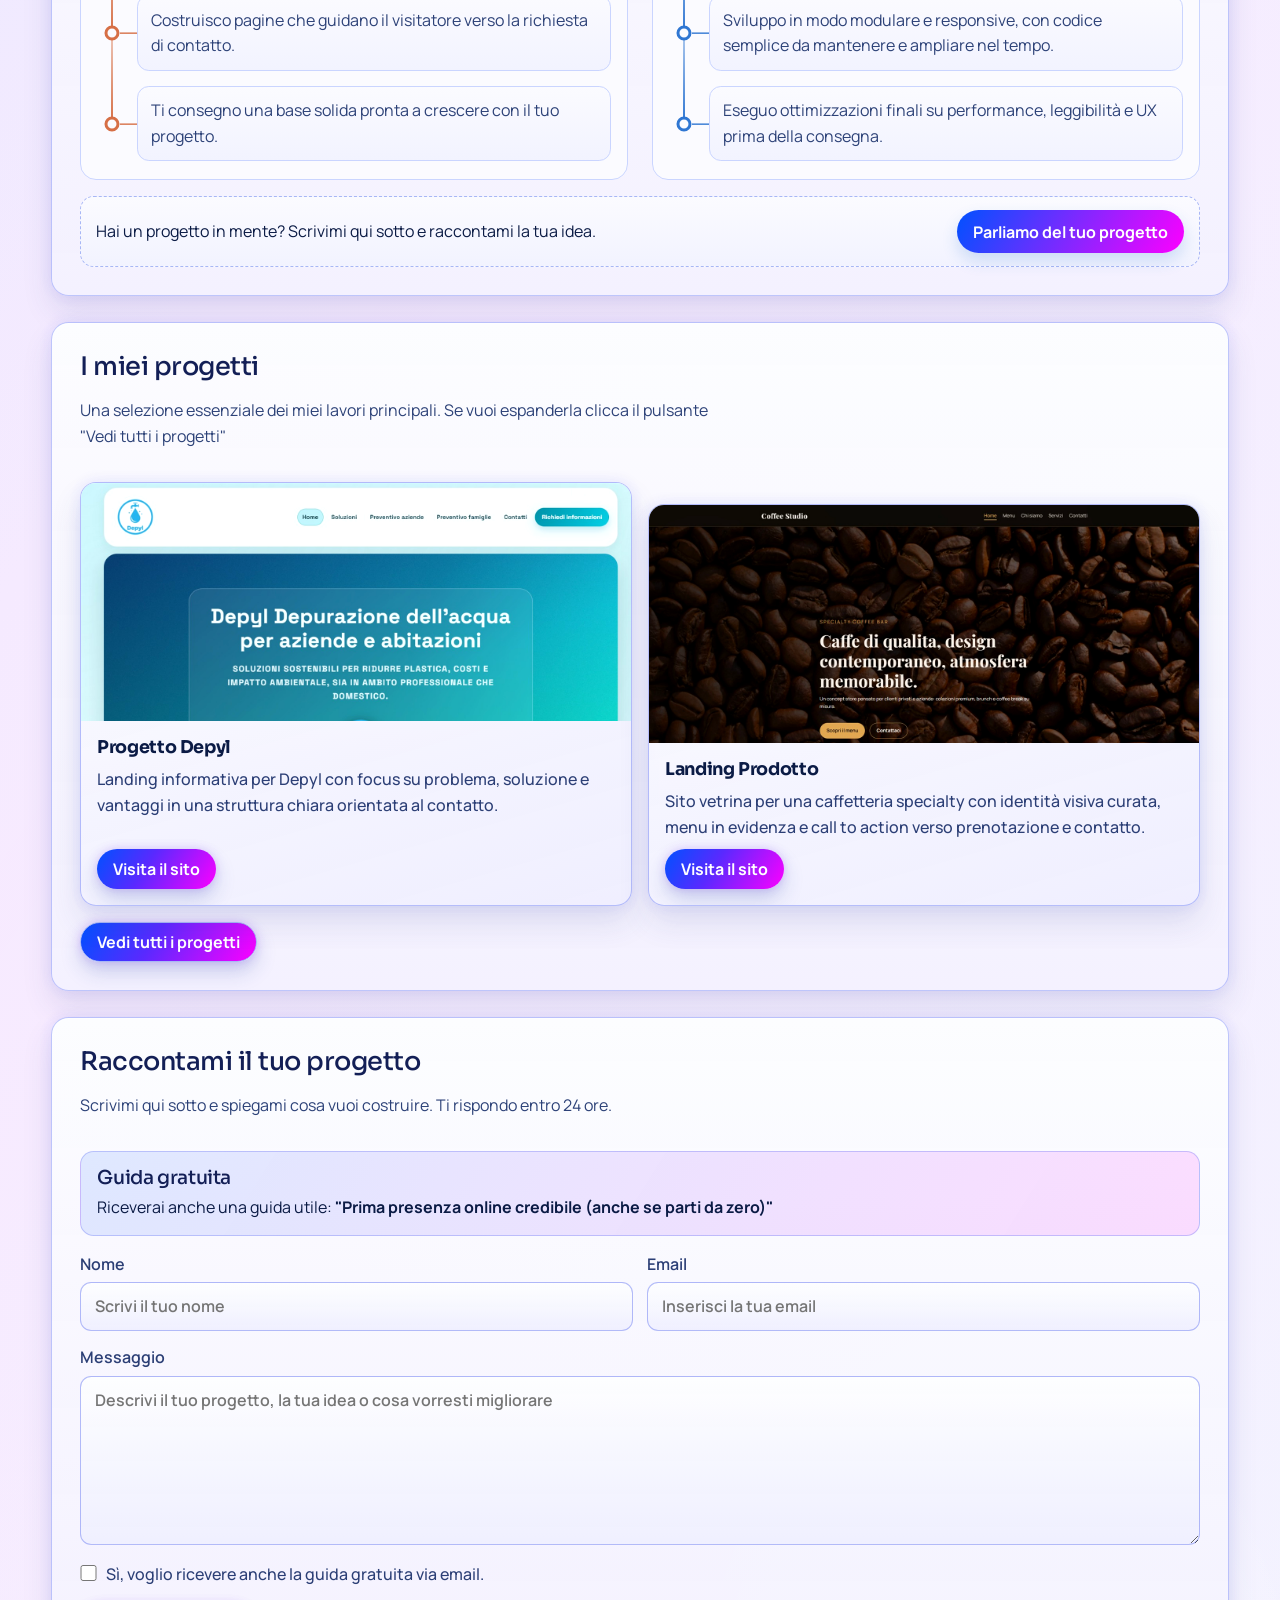
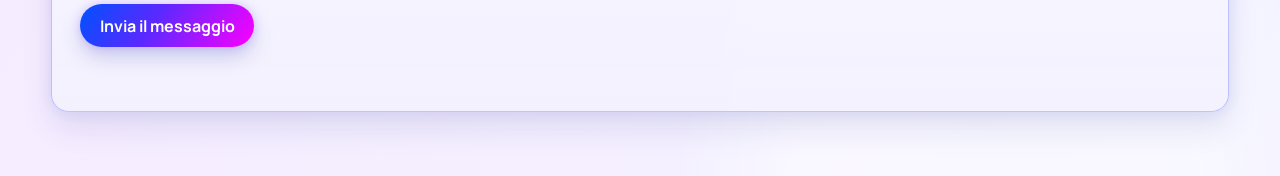
==== commit 4dd01280: "aggiunto java script come skill e tolto in formazione" ====
--- a/index.html
+++ b/index.html
@@ -5,21 +5,21 @@
   <meta name="viewport" content="width=device-width, initial-scale=1.0">
   <title>Loris Battaglini | Full-Stack Web Developer</title>
   <meta name="description" content="Portfolio di Loris Battaglini, Full-Stack Web Developer: progetti web chiari, veloci e orientati al risultato.">
-  <link rel="canonical" href="https://lorispc11052001-stack.github.io/">
+  <link rel="canonical" href="https://loris-battaglini.github.io/">
   <meta property="og:type" content="website">
   <meta property="og:site_name" content="Loris Battaglini Portfolio">
   <meta property="og:locale" content="it_IT">
   <meta property="og:title" content="Loris Battaglini | Full-Stack Web Developer">
-  <meta property="og:description" content="Portfolio di Loris Battaglini: sviluppo siti web chiari, moderni e orientati al risultato.">
-  <meta property="og:url" content="https://lorispc11052001-stack.github.io/">
-  <meta property="og:image" content="https://lorispc11052001-stack.github.io/assets/img/foto-loris-scelte/home-migliorata-definitiva.png">
-  <meta property="og:image:width" content="3456">
-  <meta property="og:image:height" content="2304">
-  <meta property="og:image:alt" content="Foto profilo di Loris Battaglini, Full-Stack Web Developer">
+  <meta property="og:description" content="I tuoi sogni, il mio metodo: trasformiamoli in un sito che porta contatti.">
+  <meta property="og:url" content="https://loris-battaglini.github.io/">
+  <meta property="og:image" content="https://loris-battaglini.github.io/assets/img/social/about-og-cover-v5.png">
+  <meta property="og:image:width" content="1200">
+  <meta property="og:image:height" content="630">
+  <meta property="og:image:alt" content="Loris Battaglini con manifesto: Credo nel costruire prima di parlare">
   <meta name="twitter:card" content="summary_large_image">
   <meta name="twitter:title" content="Loris Battaglini | Full-Stack Web Developer">
-  <meta name="twitter:description" content="Portfolio di Loris Battaglini: sviluppo siti web chiari, moderni e orientati al risultato.">
-  <meta name="twitter:image" content="https://lorispc11052001-stack.github.io/assets/img/foto-loris-scelte/home-migliorata-definitiva.png">
+  <meta name="twitter:description" content="I tuoi sogni, il mio metodo: trasformiamoli in un sito che porta contatti.">
+  <meta name="twitter:image" content="https://loris-battaglini.github.io/assets/img/social/about-og-cover-v5.png">
   <link rel="apple-touch-icon" sizes="180x180" href="assets/img/favicon/favicon_io/apple-touch-icon.png">
   <link rel="icon" type="image/png" sizes="32x32" href="assets/img/favicon/favicon_io/favicon-32x32.png">
   <link rel="icon" type="image/png" sizes="16x16" href="assets/img/favicon/favicon_io/favicon-16x16.png">
@@ -35,9 +35,9 @@
       color: #f2f7ff;
     }
   </style>
-  <script src="assets/js/theme-preload.js"></script>
+  <script src="assets/js/theme-preload.js?v=20260329m1"></script>
   <link href="https://cdn.jsdelivr.net/npm/bootstrap@5.3.8/dist/css/bootstrap.min.css" rel="stylesheet" integrity="sha384-sRIl4kxILFvY47J16cr9ZwB07vP4J8+LH7qKQnuqkuIAvNWLzeN8tE5YBujZqJLB" crossorigin="anonymous">
-  <link rel="stylesheet" href="assets/css/style.css">
+  <link rel="stylesheet" href="assets/css/style.css?v=20260329m1">
   <link rel="stylesheet" href="https://cdnjs.cloudflare.com/ajax/libs/font-awesome/7.0.1/css/all.min.css">
 </head>
 <body class="has-radial-menu">
@@ -102,7 +102,7 @@
         <section class="left-container-header">
           <div class="text-container-header">
             <h1 data-i18n="heroTitle">Ciao, mi chiamo Loris Battaglini</h1>
-            <h4 data-i18n="heroSubtitle">In formazione come</h4>
+            <h4 data-i18n="heroSubtitle">Sono un</h4>
             <h2 data-i18n="heroRole">Full-Stack Web Developer</h2>
             <p data-i18n="heroParagraph">
               Progetto e sviluppo siti web chiari, veloci e orientati al risultato.
@@ -169,6 +169,10 @@
           <h4>Git / GitHub</h4>
           <p data-i18n="skillGitText">Versionamento pulito e workflow ordinato.</p>
         </article> 
+        <article class="skill-inside-container learning-item">
+            <h4>JavaScript</h4>
+            <p data-i18n="learningJavascriptText">Logica e interattività lato client.</p>
+          </article>
       </div>
 
       <details class="learning-dropdown" id="learning-skills">
@@ -176,10 +180,6 @@
         <p class="learning-intro" data-i18n="learningIntro">Le sto approfondendo con progetti pratici, quindi le tengo separate dalle competenze principali.</p>
 
         <div class="learning-skill-grid">
-          <article class="skill-inside-container learning-item">
-            <h4>JavaScript</h4>
-            <p data-i18n="learningJavascriptText">Logica e interattività lato client.</p>
-          </article>
           <article class="skill-inside-container learning-item">
             <h4>TypeScript</h4>
             <p data-i18n="learningTypescriptText">Tipizzazione per codice più robusto.</p>
@@ -478,7 +478,7 @@
         navWork: 'My Work',
         headerContactLink: 'Contact me',
         heroTitle: 'Hi, I am Loris Battaglini',
-        heroSubtitle: 'Training as a',
+        heroSubtitle: 'I\'m a',
         heroParagraph: 'I design and develop clear, fast, goal-oriented websites. Every section is built to highlight your work and guide users toward contact.',
         downloadCvButton: 'Download Resume',
         heroInfoLocation: 'Caprarola, Italy',
@@ -2122,8 +2122,10 @@
         function syncWheelGeometry() {
           const radius = getCssNumber('--wheel-radius', 280);
           const toggleRect = radialMenuToggleButton.getBoundingClientRect();
-          const centerX = toggleRect.left - radius + toggleRect.width * 0.62;
-          const centerY = toggleRect.bottom + 86;
+          const viewportOffsetX = window.visualViewport ? window.visualViewport.offsetLeft : 0;
+          const viewportOffsetY = window.visualViewport ? window.visualViewport.offsetTop : 0;
+          const centerX = toggleRect.left + viewportOffsetX - radius + toggleRect.width * 0.62;
+          const centerY = toggleRect.bottom + viewportOffsetY + 86;
           radialMenuOrbit.style.setProperty('--wheel-center-x', centerX + 'px');
           radialMenuOrbit.style.setProperty('--wheel-center-y', centerY + 'px');
         }
@@ -2189,6 +2191,7 @@
             radialState.inputLockUntil = 0;
             radialMenuShell.focus({ preventScroll: true });
             renderWheel();
+            scheduleRadialWheelSync();
             return;
           }
 
@@ -2322,23 +2325,30 @@
           }
         });
 
+        let radialSyncFrameId = 0;
+        function scheduleRadialWheelSync() {
+          if (!radialState.isOpen || radialSyncFrameId) return;
+          radialSyncFrameId = window.requestAnimationFrame(function () {
+            radialSyncFrameId = 0;
+            syncWheelGeometry();
+            renderWheel();
+          });
+        }
+
         window.addEventListener('resize', function () {
           if (!isPhoneViewport() && radialState.isOpen) {
             setRadialMenuOpen(false);
             return;
           }
-          if (radialState.isOpen) {
-            syncWheelGeometry();
-            renderWheel();
-          }
-        });
-
-        window.addEventListener('scroll', function () {
-          if (radialState.isOpen) {
-            syncWheelGeometry();
-            renderWheel();
-          }
-        }, { passive: true });
+          scheduleRadialWheelSync();
+        });
+
+        window.addEventListener('scroll', scheduleRadialWheelSync, { passive: true });
+
+        if (window.visualViewport && typeof window.visualViewport.addEventListener === 'function') {
+          window.visualViewport.addEventListener('resize', scheduleRadialWheelSync);
+          window.visualViewport.addEventListener('scroll', scheduleRadialWheelSync);
+        }
 
         syncWheelGeometry();
         radialState.activeIndex = resolveInitialRadialIndex();
--- a/assets/css/style.css
+++ b/assets/css/style.css
@@ -2126,6 +2126,7 @@
 
 .about-before-after-media {
   --reveal: 50%;
+  --reveal-px: 50%;
   --compare-scale-before: 3.95;
   --compare-scale-after: 1.62;
   --compare-position-before-x: 50%;
@@ -2145,6 +2146,26 @@
   box-shadow: 0 14px 26px rgba(20, 34, 59, 0.14);
 }
 
+.about-before-layer,
+.about-after-layer {
+  position: absolute;
+  inset: 0;
+  pointer-events: none;
+  will-change: clip-path;
+}
+
+.about-before-layer {
+  z-index: 2;
+  clip-path: inset(0 calc(100% - var(--reveal-px, var(--reveal))) 0 0);
+  -webkit-clip-path: inset(0 calc(100% - var(--reveal-px, var(--reveal))) 0 0);
+}
+
+.about-after-layer {
+  z-index: 1;
+  clip-path: inset(0 0 0 var(--reveal-px, var(--reveal)));
+  -webkit-clip-path: inset(0 0 0 var(--reveal-px, var(--reveal)));
+}
+
 .about-before-after-media img {
   position: absolute;
   inset: 0;
@@ -2166,9 +2187,6 @@
   --compare-scale: var(--compare-scale-before);
   --compare-position-x: var(--compare-position-before-x);
   --compare-position-y: var(--compare-position-before-y);
-  z-index: 2;
-  clip-path: inset(0 calc(100% - var(--reveal)) 0 0);
-  -webkit-clip-path: inset(0 calc(100% - var(--reveal)) 0 0);
 }
 
 .about-photo-after {
@@ -2177,16 +2195,13 @@
   --compare-scale: var(--compare-scale-after);
   --compare-position-x: var(--compare-position-after-x);
   --compare-position-y: var(--compare-position-after-y);
-  z-index: 1;
-  clip-path: inset(0 0 0 var(--reveal));
-  -webkit-clip-path: inset(0 0 0 var(--reveal));
 }
 
 .about-before-after-divider {
   position: absolute;
   top: 0;
   bottom: 0;
-  left: var(--reveal);
+  left: var(--reveal-px, var(--reveal));
   width: 2px;
   background: #fff;
   transform: translateX(-50%);
@@ -2221,6 +2236,7 @@
   height: 100%;
   opacity: 0;
   cursor: ew-resize;
+  touch-action: none;
   z-index: 4;
 }
 
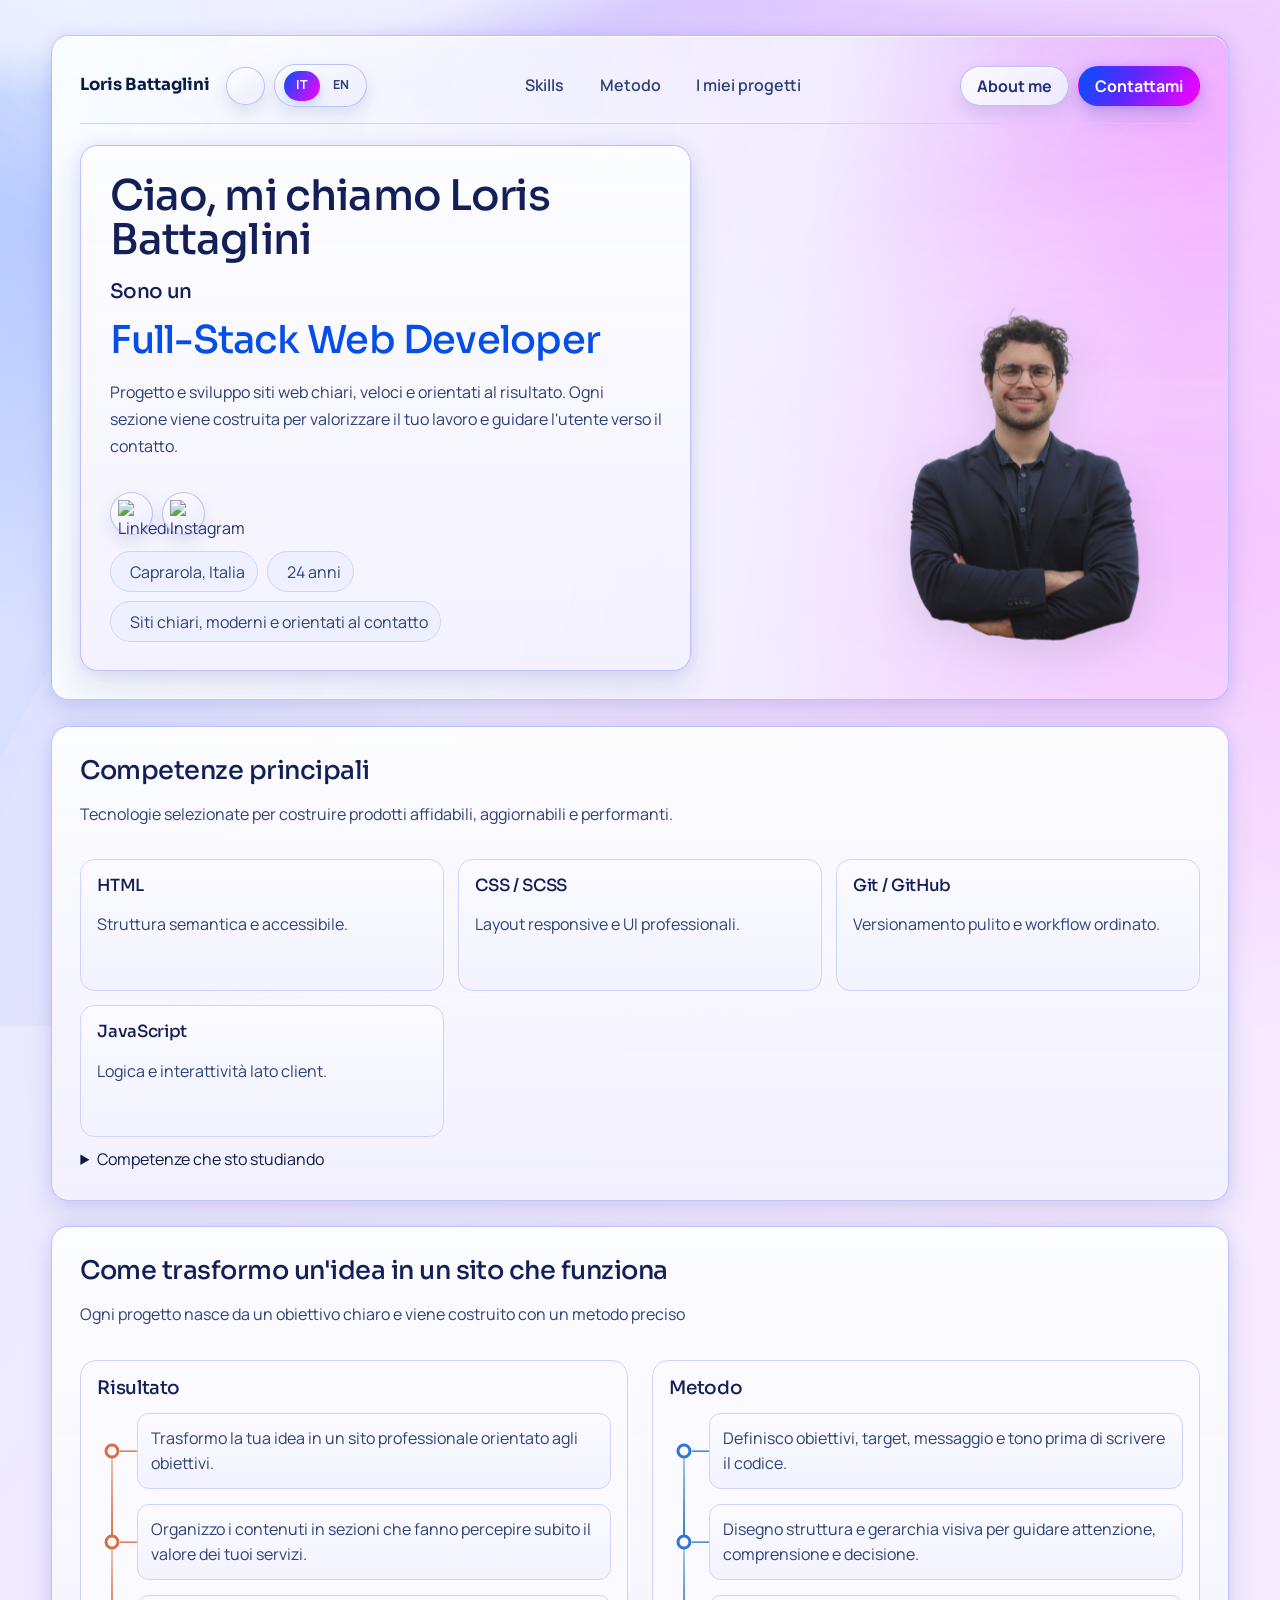
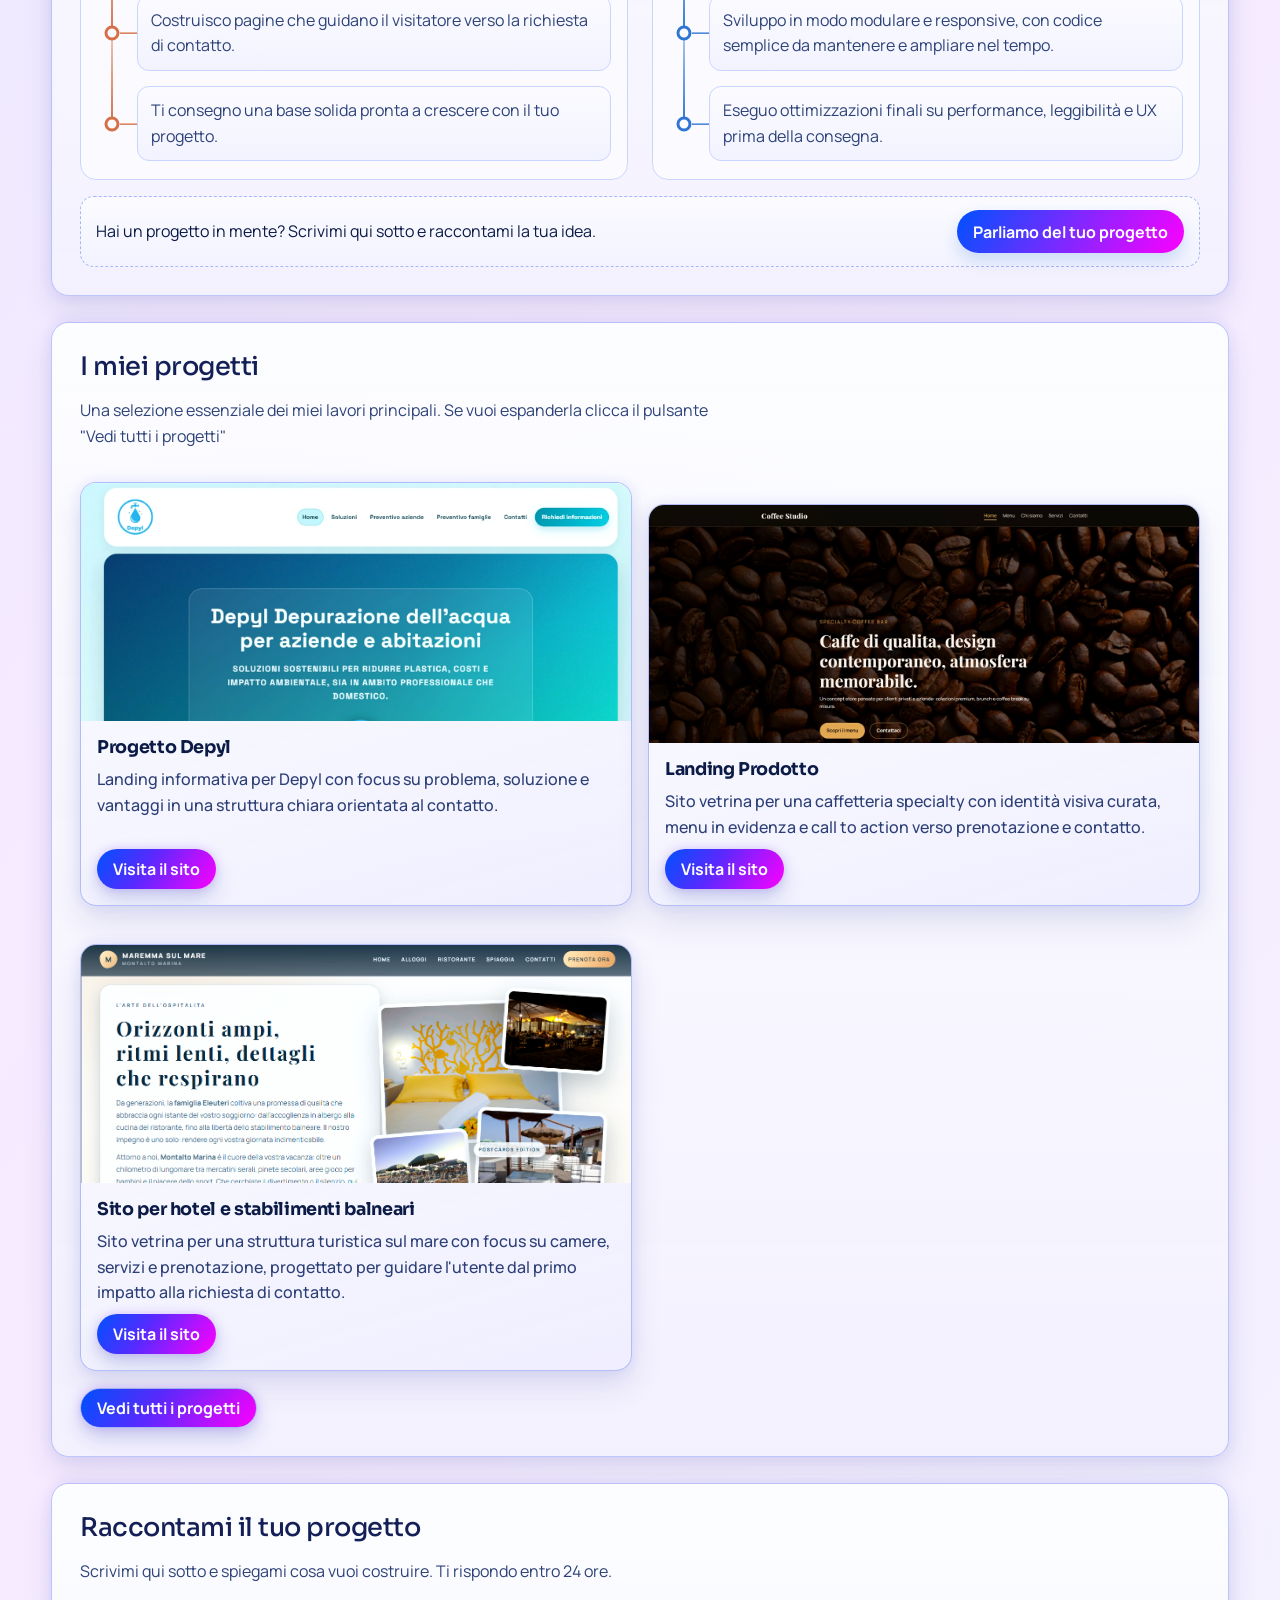
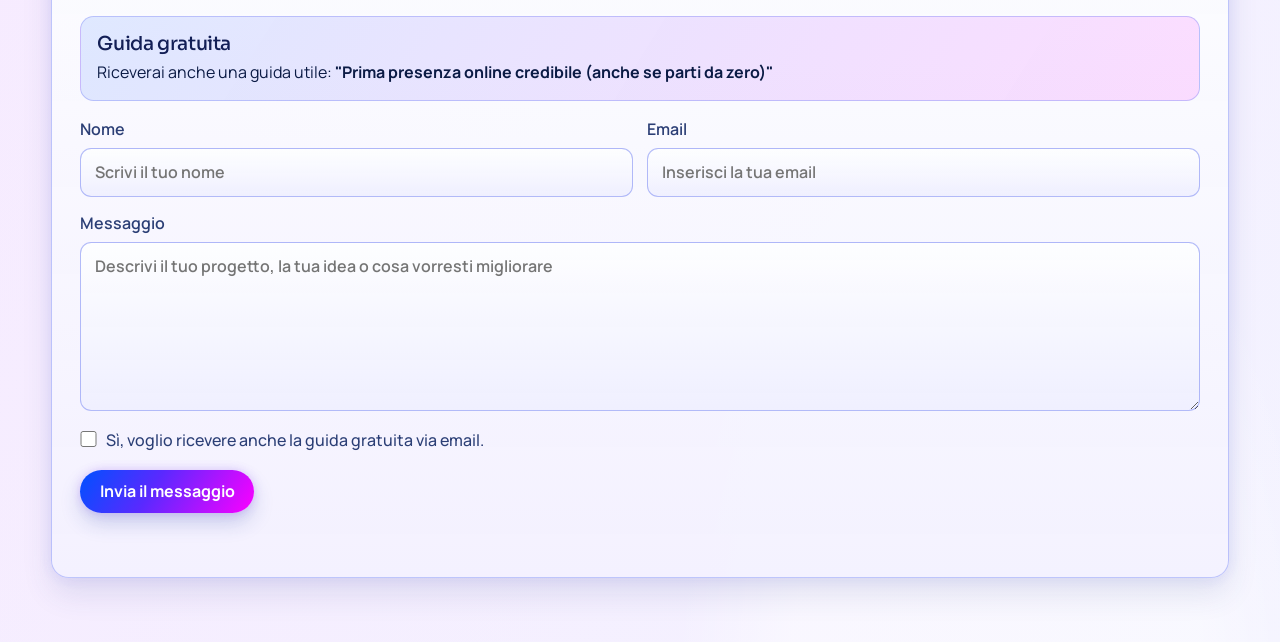
==== commit 08d7d821: "nascosto curriculum e inserita card maremma" ====
--- a/index.html
+++ b/index.html
@@ -112,7 +112,7 @@
           </div>
 
           <ul class="link-container-header">
-            <li>
+            <li hidden>
               <a href="assets/html/curriculum.html" class="btn-cv" data-i18n="downloadCvButton" target="_blank" rel="noopener noreferrer">Scarica Curriculum</a>
             </li>
             <li class="btn-linkedin">
@@ -281,6 +281,14 @@
             <h5 class="card-title" data-i18n="projectCoffeeTitle">Landing Prodotto</h5>
             <p class="card-text" data-i18n="projectCoffeeText">Sito vetrina per una caffetteria specialty con identità visiva curata, menu in evidenza e call to action verso prenotazione e contatto.</p>
             <a href="https://loris-battaglini.github.io/Coffe-Studio/" class="btn btn-primary" target="_blank" rel="noopener noreferrer" data-i18n="projectVisitButton">Visita il sito</a>
+          </div>
+        </article>
+        <article class="card project-card card-right" data-project-state="live">
+          <img src="assets/img/siti/maremma.png" class="card-img-top" alt="Anteprima progetto Maremma sul Mare" data-i18n-alt="projectMaremmaAlt">
+          <div class="card-body">
+            <h5 class="card-title" data-i18n="projectMaremmaTitle">Sito per hotel e stabilimenti balneari</h5>
+            <p class="card-text" data-i18n="projectMaremmaText">Sito vetrina per una struttura turistica sul mare con focus su camere, servizi e prenotazione, progettato per guidare l'utente dal primo impatto alla richiesta di contatto.</p>
+            <a href="https://loris-battaglini.github.io/maremma-sul-mare/" class="btn btn-primary" target="_blank" rel="noopener noreferrer" data-i18n="projectVisitButton">Visita il sito</a>
           </div>
         </article>
       </div>
@@ -518,6 +526,8 @@
         projectDepylText: 'Informational landing page for Depyl focused on problem, solution, and benefits in a clear contact-oriented structure.',
         projectCoffeeTitle: 'Product Landing Page',
         projectCoffeeText: 'Showcase website for a specialty coffee shop with curated visual identity, highlighted menu, and CTAs for booking and contact.',
+        projectMaremmaTitle: 'Website for Hotels and Beach Clubs',
+        projectMaremmaText: 'Showcase website for a seaside hospitality business, focused on rooms, services, and bookings, designed to guide users from first impression to contact request.',
         projectVisitButton: 'Visit website',
         projectCraftEcommerceTitle: 'Craft E-commerce',
         projectCraftEcommerceText: 'Essential store designed for local products with a simplified checkout.',
@@ -562,6 +572,7 @@
       const ENGLISH_ALTS = {
         projectDepylAlt: 'Depyl project preview',
         projectCoffeeAlt: 'Coffee Studio project preview',
+        projectMaremmaAlt: 'Maremma sul Mare project preview',
         projectCraftEcommerceAlt: 'Craft E-commerce project preview',
         projectPhotoPortfolioAlt: 'Photo Portfolio project preview',
         projectSeoDashboardAlt: 'SEO Dashboard project preview',
